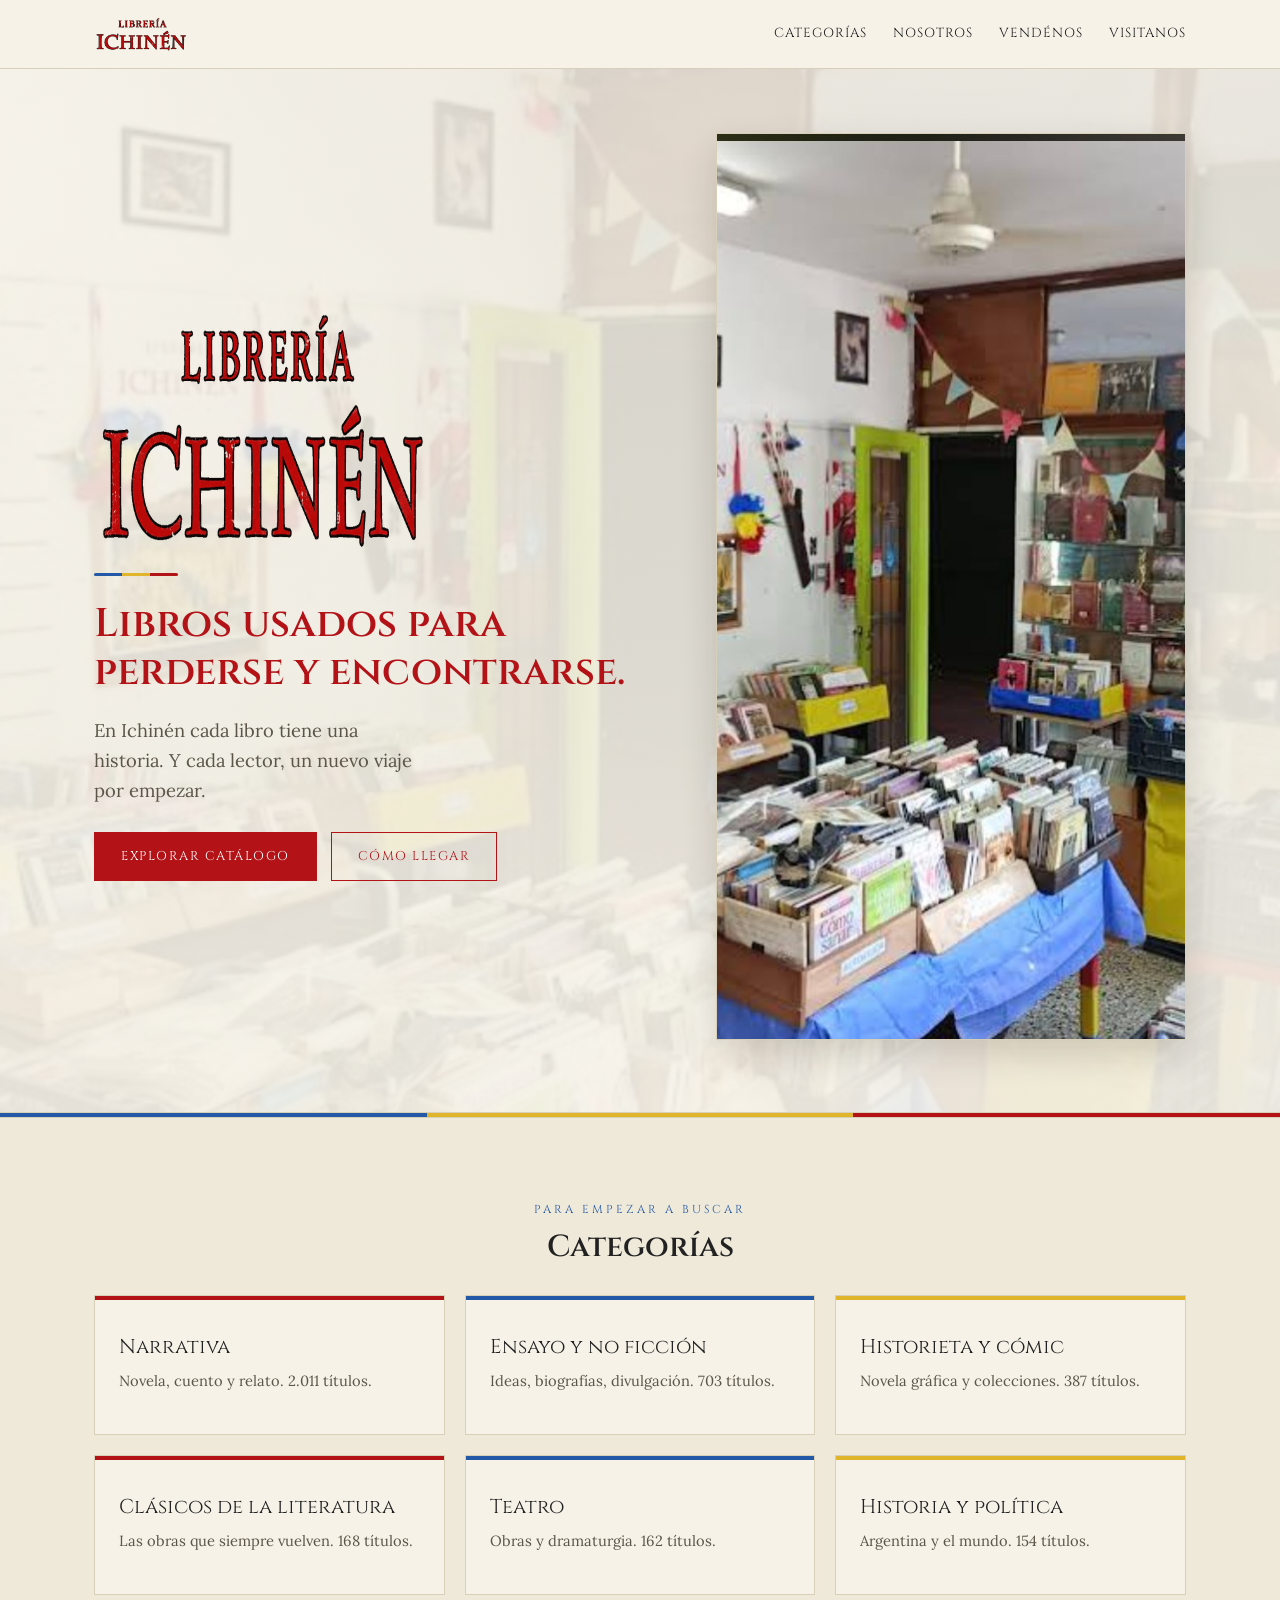
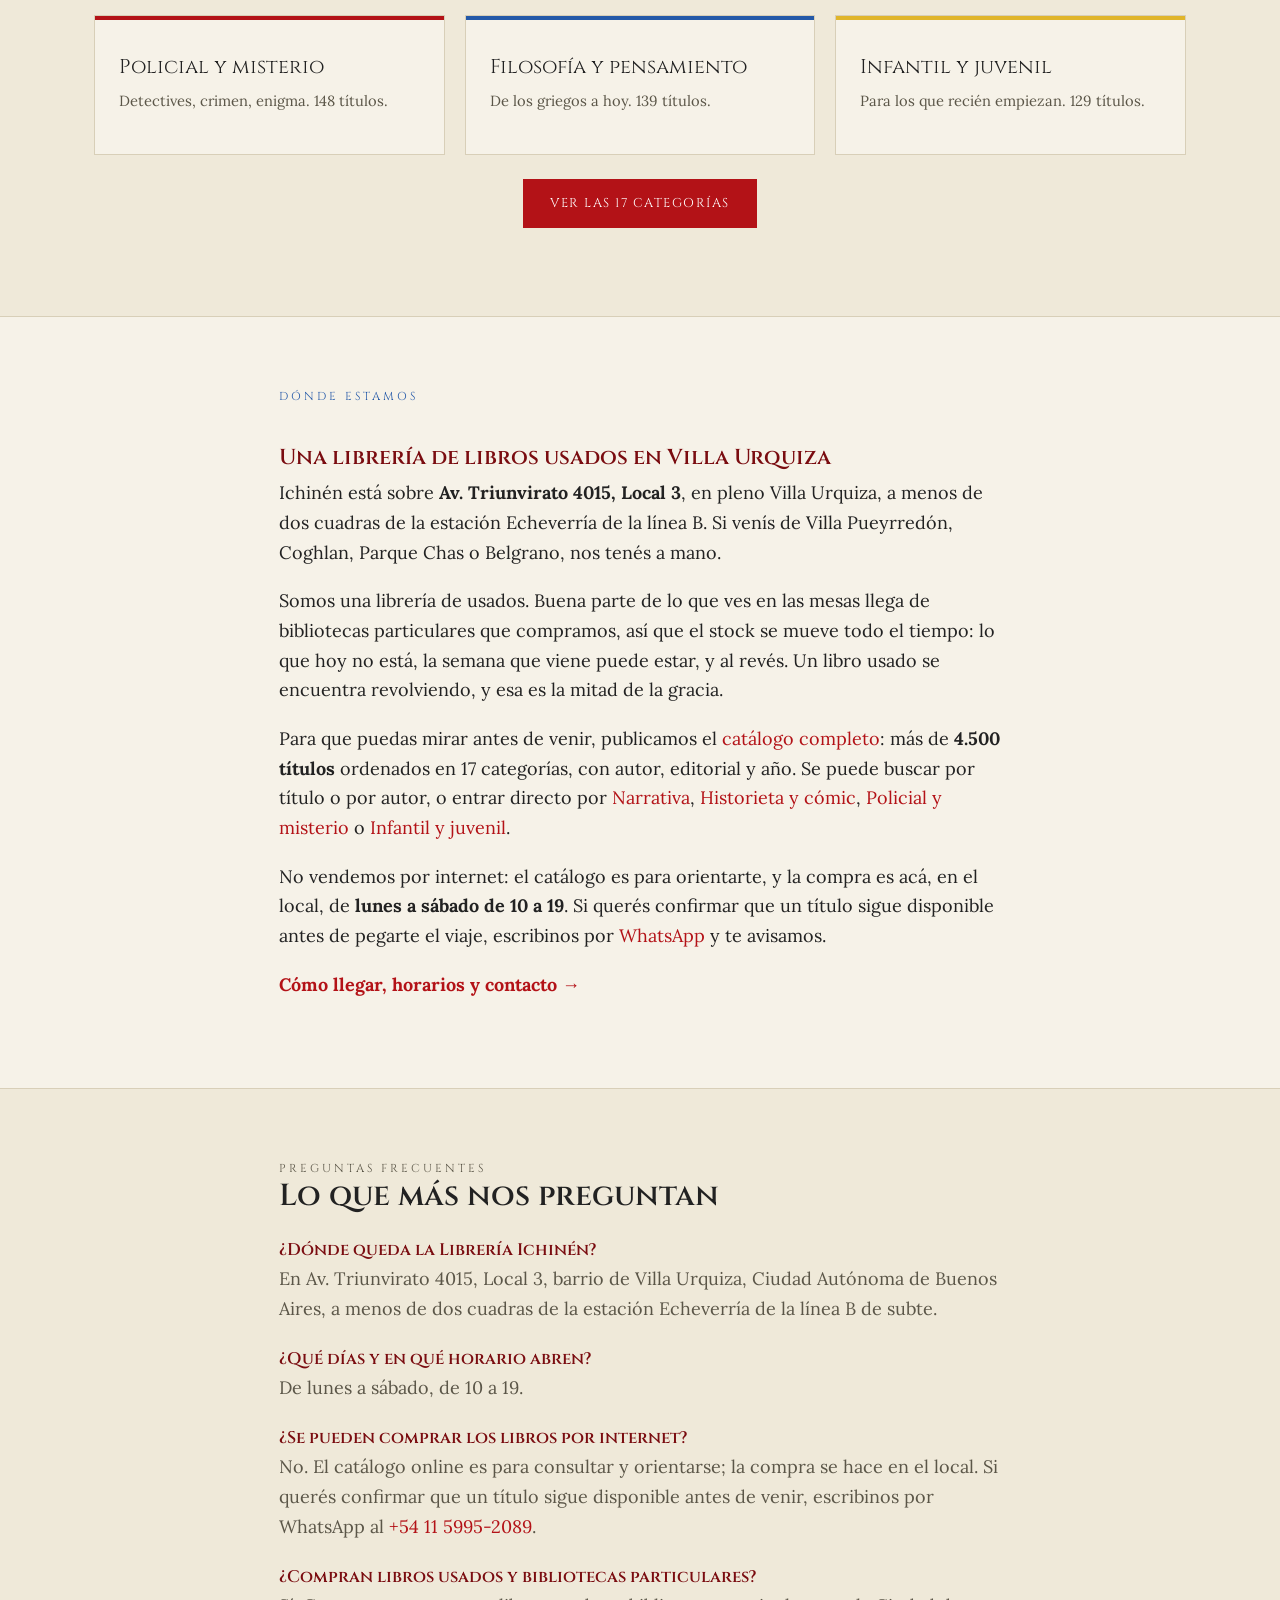
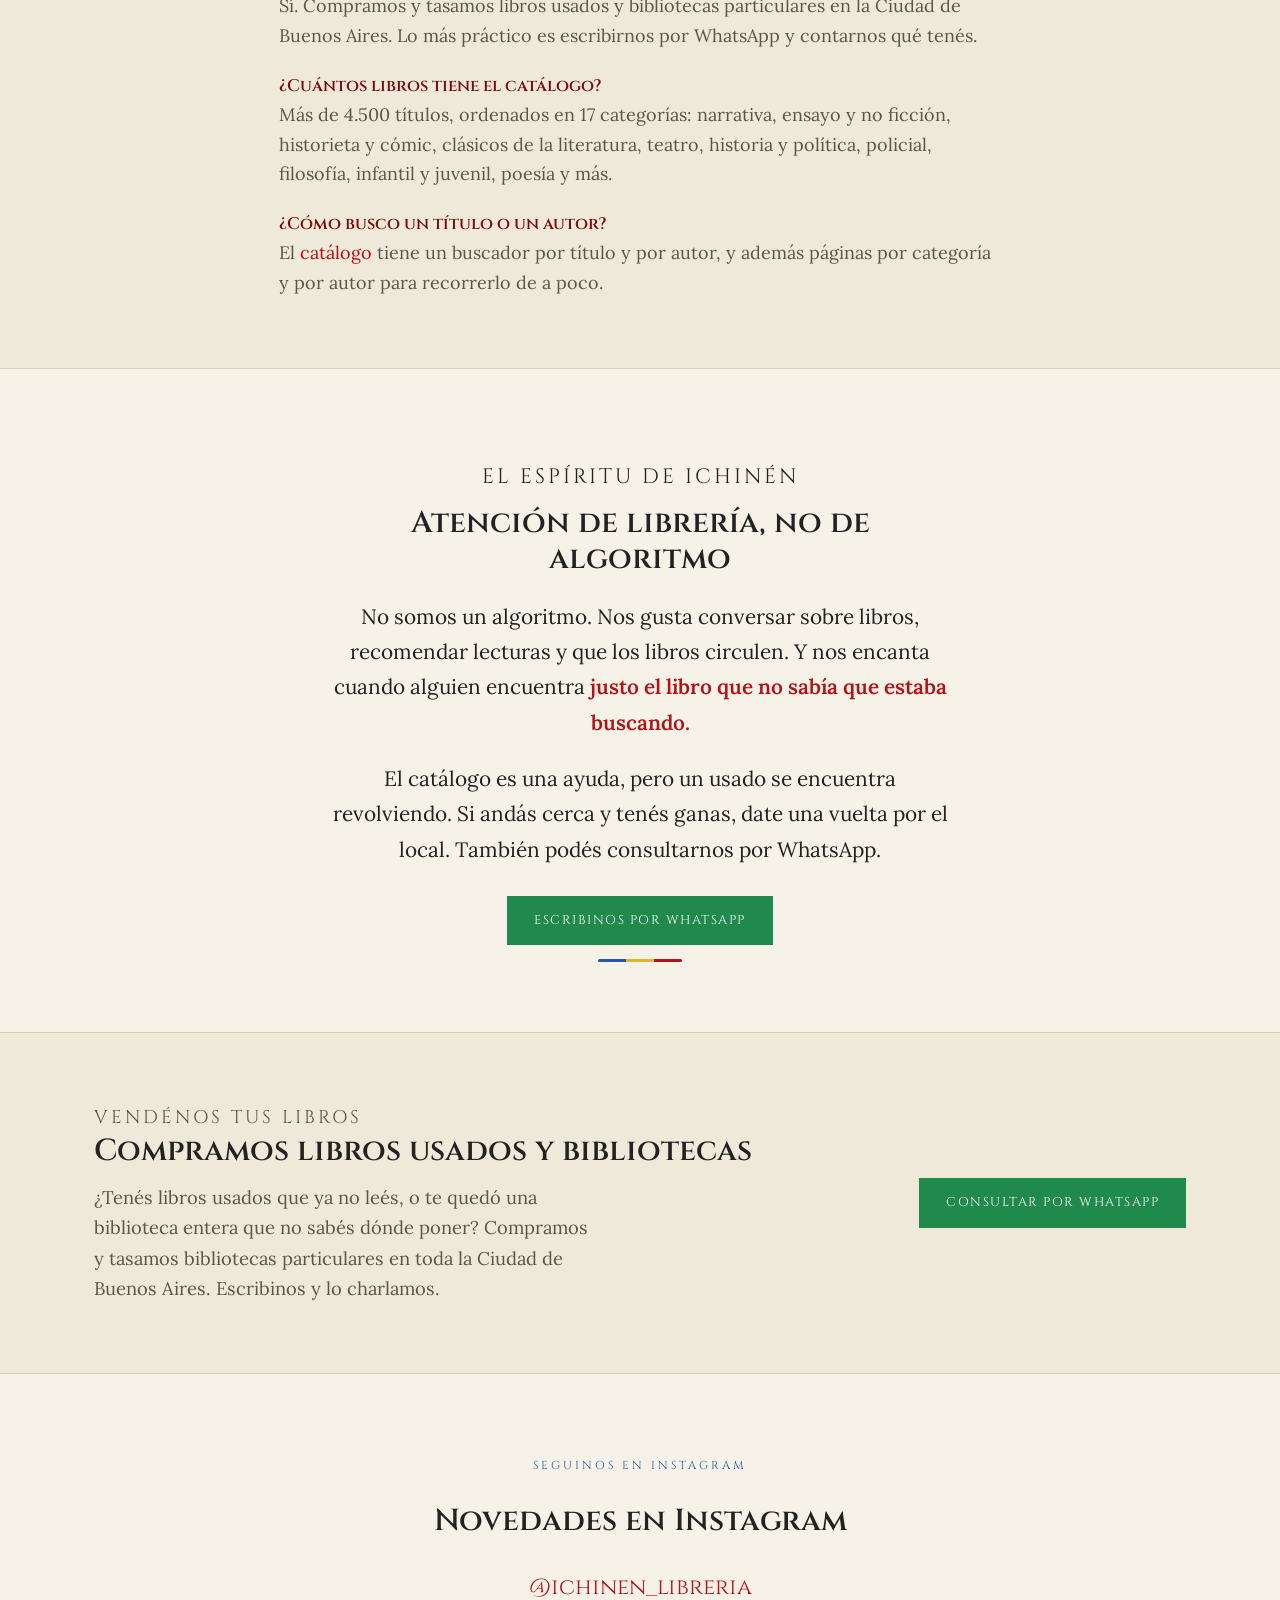
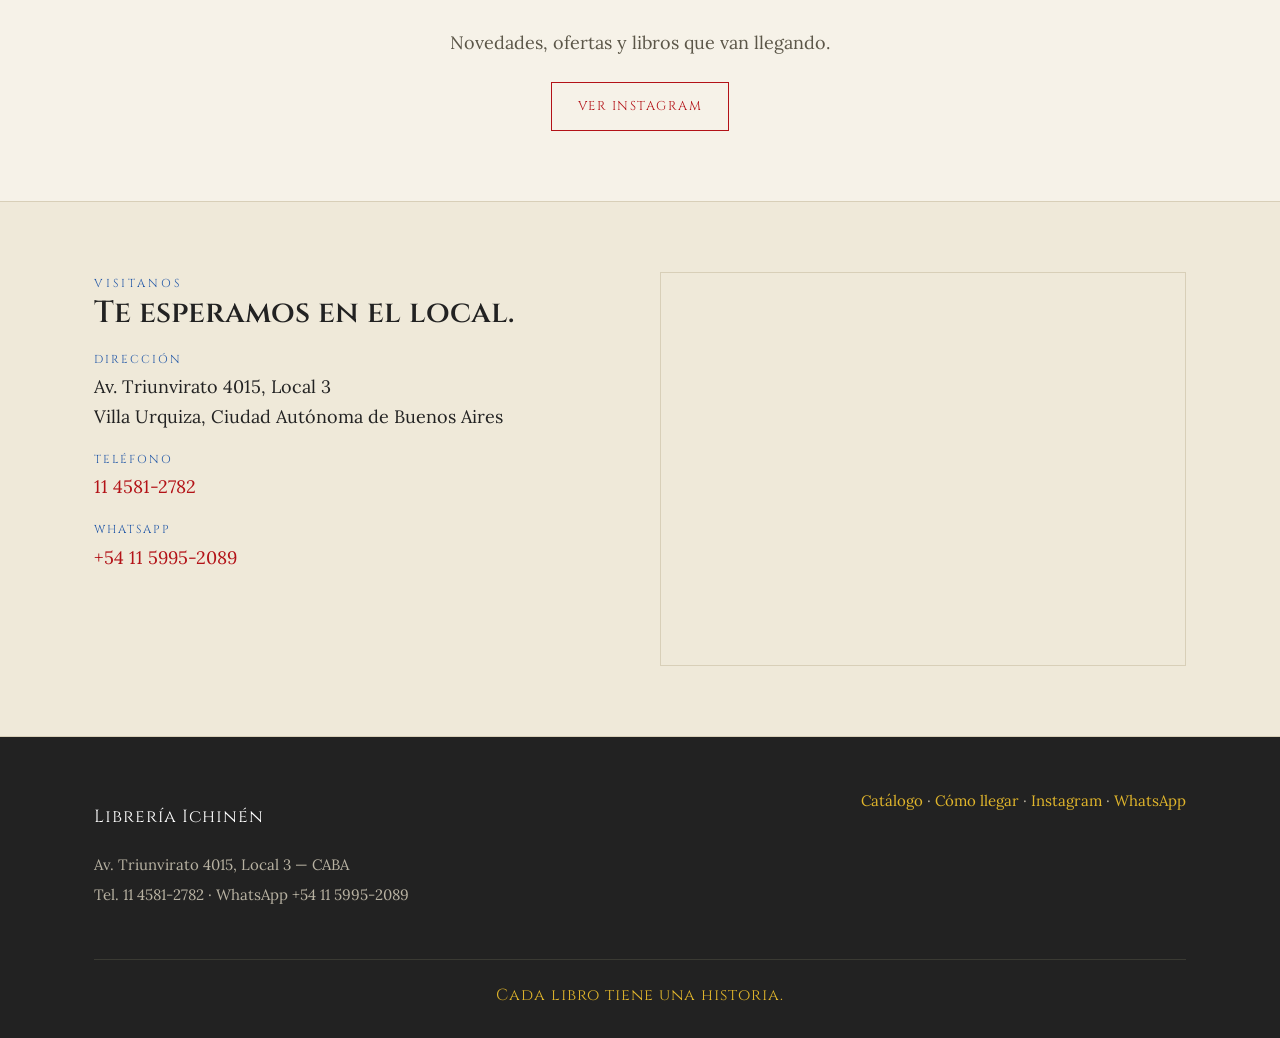
==== public/index.html @ 03981812 "Add files via upload" ====
<!DOCTYPE html>
<html lang="es-AR">
<head>
<meta charset="UTF-8">
<meta name="viewport" content="width=device-width, initial-scale=1">

<!-- ===== SEO básico ===== -->
<title>Librería Ichinén — Libros usados en Villa Urquiza, CABA</title>
<meta name="description" content="Librería de libros usados en Villa Urquiza, CABA. Más de 4.500 títulos en Av. Triunvirato 4015, a dos cuadras del subte B. Lunes a sábado de 10 a 19.">
<link rel="canonical" href="https://ichinen.com.ar/">
<meta name="robots" content="index,follow">
<meta name="theme-color" content="#B31217">

<!-- ===== Open Graph / redes ===== -->
<meta property="og:type" content="business.business">
<meta property="og:title" content="Librería Ichinén — Libros usados en CABA">
<meta property="og:description" content="Cada libro tiene una historia. Y cada lector, un nuevo viaje por empezar. Av. Triunvirato 4015, CABA.">
<meta property="og:url" content="https://ichinen.com.ar/">
<meta property="og:image" content="https://ichinen.com.ar/img/og.jpg">
<meta property="og:image:width" content="1200">
<meta property="og:image:height" content="630">
<meta property="og:image:alt" content="Interior de Librería Ichinén, libros usados en Villa Urquiza">
<meta property="og:locale" content="es_AR">
<meta property="og:site_name" content="Librería Ichinén">
<meta name="twitter:card" content="summary_large_image">

<!-- ===== Favicon ===== -->
<link rel="icon" type="image/svg+xml" href="img/favicon.svg">

<!-- ===== Tipografías ===== -->
<link rel="preconnect" href="https://fonts.googleapis.com">
<link rel="preconnect" href="https://fonts.gstatic.com" crossorigin>
<link href="https://fonts.googleapis.com/css2?family=Cinzel:wght@500;600;700&family=Lora:ital,wght@0,400;0,500;1,400;1,500&display=swap" rel="stylesheet">

<link rel="stylesheet" href="css/style.css">

<!-- ===== Schema.org: Librería + Negocio local ===== -->
<script type="application/ld+json">
{
  "@context":"https://schema.org",
  "@type":"BookStore",
  "@id":"https://ichinen.com.ar/#libreria",
  "name":"Librería Ichinén",
  "url":"https://ichinen.com.ar/",
  "image":"https://ichinen.com.ar/img/og.jpg",
  "logo":"https://ichinen.com.ar/img/logo.png",
  "description":"Librería de libros usados en Villa Urquiza, CABA. Más de 4.500 títulos: literatura, historia, filosofía, arte, poesía, teatro y libros de consulta. Compramos bibliotecas particulares.",
  "telephone":"+541145812782",
  "address":{
    "@type":"PostalAddress",
    "streetAddress":"Av. Triunvirato 4015, Local 3",
    "addressLocality":"Buenos Aires",
    "addressRegion":"Ciudad Autónoma de Buenos Aires",
    "postalCode":"C1431",
    "addressCountry":"AR"
  },
  "geo":{
    "@type":"GeoCoordinates",
    "latitude":-34.579332,
    "longitude":-58.477507
  },
  "hasMap":"https://maps.google.com/?cid=1603399629389285992",
  "areaServed":[
    {"@type":"Place","name":"Villa Urquiza, Ciudad Autónoma de Buenos Aires"},
    {"@type":"Place","name":"Villa Pueyrredón, Ciudad Autónoma de Buenos Aires"},
    {"@type":"Place","name":"Coghlan, Ciudad Autónoma de Buenos Aires"},
    {"@type":"Place","name":"Parque Chas, Ciudad Autónoma de Buenos Aires"},
    {"@type":"Place","name":"Belgrano, Ciudad Autónoma de Buenos Aires"}
  ],
  "sameAs":[
    "https://www.instagram.com/ichinen_libreria",
    "https://maps.google.com/?cid=1603399629389285992"
  ],
  "openingHoursSpecification":[{
    "@type":"OpeningHoursSpecification",
    "dayOfWeek":["Monday","Tuesday","Wednesday","Thursday","Friday","Saturday"],
    "opens":"10:00","closes":"19:00"
  }],
  "makesOffer":{
    "@type":"Offer",
    "itemOffered":{
      "@type":"Service",
      "name":"Compra y tasación de libros usados y bibliotecas particulares"
    },
    "areaServed":{"@type":"Place","name":"Ciudad Autónoma de Buenos Aires"}
  },
  "currenciesAccepted":"ARS",
  "priceRange":"$$"
}
</script>

<!-- ===== Schema.org: secciones del catálogo ===== -->
<script type="application/ld+json">
{
  "@context":"https://schema.org",
  "@type":"ItemList",
  "name":"Categorías del catálogo de Librería Ichinén",
  "itemListOrder":"https://schema.org/ItemListOrderDescending",
  "numberOfItems":9,
  "itemListElement":[
    {"@type":"ListItem","position":1,"name":"Narrativa","url":"https://catalogo.ichinen.com.ar/categoria/narrativa/"},
    {"@type":"ListItem","position":2,"name":"Ensayo y no ficción","url":"https://catalogo.ichinen.com.ar/categoria/ensayo-y-no-ficcion/"},
    {"@type":"ListItem","position":3,"name":"Historieta y cómic","url":"https://catalogo.ichinen.com.ar/categoria/historieta-y-comic/"},
    {"@type":"ListItem","position":4,"name":"Clásicos de la literatura","url":"https://catalogo.ichinen.com.ar/categoria/clasicos-de-la-literatura/"},
    {"@type":"ListItem","position":5,"name":"Teatro","url":"https://catalogo.ichinen.com.ar/categoria/teatro/"},
    {"@type":"ListItem","position":6,"name":"Historia y política","url":"https://catalogo.ichinen.com.ar/categoria/historia-y-politica/"},
    {"@type":"ListItem","position":7,"name":"Policial y misterio","url":"https://catalogo.ichinen.com.ar/categoria/policial-y-misterio/"},
    {"@type":"ListItem","position":8,"name":"Filosofía y pensamiento","url":"https://catalogo.ichinen.com.ar/categoria/filosofia-y-pensamiento/"},
    {"@type":"ListItem","position":9,"name":"Infantil y juvenil","url":"https://catalogo.ichinen.com.ar/categoria/infantil-y-juvenil/"}
  ]
}
</script>

<!-- ===== Schema.org: preguntas frecuentes ===== -->
<script type="application/ld+json">
{
  "@context": "https://schema.org",
  "@type": "FAQPage",
  "mainEntity": [
    {
      "@type": "Question",
      "name": "¿Dónde queda la Librería Ichinén?",
      "acceptedAnswer": {
        "@type": "Answer",
        "text": "En Av. Triunvirato 4015, Local 3, barrio de Villa Urquiza, Ciudad Autónoma de Buenos Aires, a menos de dos cuadras de la estación Echeverría de la línea B de subte."
      }
    },
    {
      "@type": "Question",
      "name": "¿Qué días y en qué horario abren?",
      "acceptedAnswer": {
        "@type": "Answer",
        "text": "De lunes a sábado, de 10 a 19."
      }
    },
    {
      "@type": "Question",
      "name": "¿Se pueden comprar los libros por internet?",
      "acceptedAnswer": {
        "@type": "Answer",
        "text": "No. El catálogo online es para consultar y orientarse; la compra se hace en el local. Si querés confirmar que un título sigue disponible antes de venir, podés escribirnos por WhatsApp al +54 11 5995-2089."
      }
    },
    {
      "@type": "Question",
      "name": "¿Compran libros usados y bibliotecas particulares?",
      "acceptedAnswer": {
        "@type": "Answer",
        "text": "Sí. Compramos y tasamos libros usados y bibliotecas particulares en la Ciudad de Buenos Aires. Lo más práctico es escribirnos por WhatsApp y contarnos qué tenés."
      }
    },
    {
      "@type": "Question",
      "name": "¿Cuántos libros tiene el catálogo?",
      "acceptedAnswer": {
        "@type": "Answer",
        "text": "Más de 4.500 títulos, ordenados en 17 categorías: narrativa, ensayo y no ficción, historieta y cómic, clásicos, teatro, historia y política, policial, filosofía, infantil y juvenil, poesía y más."
      }
    },
    {
      "@type": "Question",
      "name": "¿Cómo busco un título o un autor en el catálogo?",
      "acceptedAnswer": {
        "@type": "Answer",
        "text": "El catálogo tiene un buscador por título y por autor, y además páginas por categoría y por autor para recorrerlo de a poco."
      }
    }
  ]
}
</script>
</head>

<body>

<!-- ===================== HEADER ===================== -->
<header class="topbar">
  <div class="wrap">
    <a class="brand" href="/" aria-label="Librería Ichinén — inicio">
      <img src="img/logo.png" alt="Librería Ichinén" width="680" height="273" fetchpriority="high">
    </a>
    <nav class="nav" aria-label="Principal">
      <a href="#categorias">Categorías</a>
      <a href="#espiritu">Nosotros</a>
      <a href="#vender">Vendénos</a>
      <a href="#visitanos">Visitanos</a>
    </nav>
    <button class="menu-btn" aria-label="Abrir menú">☰</button>
  </div>
</header>

<!-- ===================== HERO ===================== -->
<section class="hero">
  <div class="wrap">
    <div>
      <img class="hero-logo" src="img/logo.png" alt="Librería Ichinén — libros usados en Villa Urquiza" width="680" height="273" decoding="async">
      <hr class="tricolor tricolor--short" style="margin:8px 0 24px;">
      <h1>Libros usados para perderse y encontrarse.</h1>
      <p class="lead">En Ichinén cada libro tiene una historia. Y cada lector, un nuevo viaje por empezar.</p>
      <div class="hero-actions">
        <a class="btn btn--solid" href="https://catalogo.ichinen.com.ar/">Explorar catálogo</a>
        <a class="btn btn--ghost" href="https://maps.google.com/?cid=1603399629389285992" target="_blank" rel="noopener">Cómo llegar</a>
      </div>
    </div>
    <img class="hero-photo" src="img/interior.jpg" alt="Interior de la Librería Ichinén con sus mesas de libros usados" width="720" height="907" decoding="async">
  </div>
</section>
<hr class="tricolor">

<!-- ===================== CATEGORÍAS ===================== -->
<section class="section section--alt" id="categorias">
  <div class="wrap">
    <p class="eyebrow center">Para empezar a buscar</p>
    <h2 class="center">Categorías</h2>
    <div class="cats">
      <a class="cat" href="https://catalogo.ichinen.com.ar/categoria/narrativa/" style="--c:var(--bordo)">
        <span class="n">Narrativa</span><span class="d">Novela, cuento y relato. 2.011 títulos.</span></a>
      <a class="cat" href="https://catalogo.ichinen.com.ar/categoria/ensayo-y-no-ficcion/" style="--c:var(--azul)">
        <span class="n">Ensayo y no ficción</span><span class="d">Ideas, biografías, divulgación. 703 títulos.</span></a>
      <a class="cat" href="https://catalogo.ichinen.com.ar/categoria/historieta-y-comic/" style="--c:var(--amarillo)">
        <span class="n">Historieta y cómic</span><span class="d">Novela gráfica y colecciones. 387 títulos.</span></a>
      <a class="cat" href="https://catalogo.ichinen.com.ar/categoria/clasicos-de-la-literatura/" style="--c:var(--bordo)">
        <span class="n">Clásicos de la literatura</span><span class="d">Las obras que siempre vuelven. 168 títulos.</span></a>
      <a class="cat" href="https://catalogo.ichinen.com.ar/categoria/teatro/" style="--c:var(--azul)">
        <span class="n">Teatro</span><span class="d">Obras y dramaturgia. 162 títulos.</span></a>
      <a class="cat" href="https://catalogo.ichinen.com.ar/categoria/historia-y-politica/" style="--c:var(--amarillo)">
        <span class="n">Historia y política</span><span class="d">Argentina y el mundo. 154 títulos.</span></a>
      <a class="cat" href="https://catalogo.ichinen.com.ar/categoria/policial-y-misterio/" style="--c:var(--bordo)">
        <span class="n">Policial y misterio</span><span class="d">Detectives, crimen, enigma. 148 títulos.</span></a>
      <a class="cat" href="https://catalogo.ichinen.com.ar/categoria/filosofia-y-pensamiento/" style="--c:var(--azul)">
        <span class="n">Filosofía y pensamiento</span><span class="d">De los griegos a hoy. 139 títulos.</span></a>
      <a class="cat" href="https://catalogo.ichinen.com.ar/categoria/infantil-y-juvenil/" style="--c:var(--amarillo)">
        <span class="n">Infantil y juvenil</span><span class="d">Para los que recién empiezan. 129 títulos.</span></a>
    </div>
    <p class="center" style="margin-top:24px;">
      <a class="btn btn--solid" href="https://catalogo.ichinen.com.ar/">Ver las 17 categorías</a>
    </p>
  </div>
</section>

<!-- ===================== SOBRE / TEXTO LOCAL ===================== -->
<section class="section" id="sobre">
  <div class="wrap prosa">
    <p class="eyebrow">Dónde estamos</p>
    <h2>Una librería de libros usados en Villa Urquiza</h2>
    <p>Ichinén está sobre <strong>Av. Triunvirato 4015, Local 3</strong>, en pleno Villa Urquiza,
       a menos de dos cuadras de la estación Echeverría de la línea B. Si venís de Villa Pueyrredón,
       Coghlan, Parque Chas o Belgrano, nos tenés a mano.</p>
    <p>Somos una librería de usados. Buena parte de lo que ves en las mesas llega de bibliotecas
       particulares que compramos, así que el stock se mueve todo el tiempo: lo que hoy no está,
       la semana que viene puede estar, y al revés. Un libro usado se encuentra revolviendo, y esa
       es la mitad de la gracia.</p>
    <p>Para que puedas mirar antes de venir, publicamos el <a href="https://catalogo.ichinen.com.ar/">catálogo completo</a>:
       más de <strong>4.500 títulos</strong> ordenados en 17 categorías, con autor, editorial y año.
       Se puede buscar por título o por autor, o entrar directo por
       <a href="https://catalogo.ichinen.com.ar/categoria/narrativa/">Narrativa</a>,
       <a href="https://catalogo.ichinen.com.ar/categoria/historieta-y-comic/">Historieta y cómic</a>,
       <a href="https://catalogo.ichinen.com.ar/categoria/policial-y-misterio/">Policial y misterio</a> o
       <a href="https://catalogo.ichinen.com.ar/categoria/infantil-y-juvenil/">Infantil y juvenil</a>.</p>
    <p>No vendemos por internet: el catálogo es para orientarte, y la compra es acá, en el local,
       de <strong>lunes a sábado de 10 a 19</strong>. Si querés confirmar que un título sigue
       disponible antes de pegarte el viaje, escribinos por
       <a href="https://wa.me/5491159952089" target="_blank" rel="noopener">WhatsApp</a> y te avisamos.</p>
    <p><a href="#visitanos"><strong>Cómo llegar, horarios y contacto →</strong></a></p>
  </div>
</section>

<!-- ===================== PREGUNTAS FRECUENTES ===================== -->
<section class="section section--alt" id="preguntas">
  <div class="wrap faq">
    <p class="eyebrow">Preguntas frecuentes</p>
    <h2>Lo que más nos preguntan</h2>

    <h3>¿Dónde queda la Librería Ichinén?</h3>
    <p>En Av. Triunvirato 4015, Local 3, barrio de Villa Urquiza, Ciudad Autónoma de Buenos Aires,
       a menos de dos cuadras de la estación Echeverría de la línea B de subte.</p>

    <h3>¿Qué días y en qué horario abren?</h3>
    <p>De lunes a sábado, de 10 a 19.</p>

    <h3>¿Se pueden comprar los libros por internet?</h3>
    <p>No. El catálogo online es para consultar y orientarse; la compra se hace en el local. Si querés
       confirmar que un título sigue disponible antes de venir, escribinos por WhatsApp al
       <a href="https://wa.me/5491159952089" target="_blank" rel="noopener">+54 11 5995-2089</a>.</p>

    <h3>¿Compran libros usados y bibliotecas particulares?</h3>
    <p>Sí. Compramos y tasamos libros usados y bibliotecas particulares en la Ciudad de Buenos Aires.
       Lo más práctico es escribirnos por WhatsApp y contarnos qué tenés.</p>

    <h3>¿Cuántos libros tiene el catálogo?</h3>
    <p>Más de 4.500 títulos, ordenados en 17 categorías: narrativa, ensayo y no ficción, historieta y
       cómic, clásicos de la literatura, teatro, historia y política, policial, filosofía, infantil y
       juvenil, poesía y más.</p>

    <h3>¿Cómo busco un título o un autor?</h3>
    <p>El <a href="https://catalogo.ichinen.com.ar/">catálogo</a> tiene un buscador por título y por autor, y además páginas por
       categoría y por autor para recorrerlo de a poco.</p>
  </div>
</section>

<!-- ===================== ESPÍRITU ===================== -->
<section class="section" id="espiritu">
  <div class="wrap espiritu">
    <p class="eyebrow">El espíritu de Ichinén</p>
    <h2>Atención de librería, no de algoritmo</h2>
    <p>No somos un algoritmo. Nos gusta conversar sobre libros, recomendar lecturas y que los libros circulen. Y nos encanta cuando alguien encuentra <strong>justo el libro que no sabía que estaba buscando.</strong></p>
    <p>El catálogo es una ayuda, pero un usado se encuentra revolviendo. Si andás cerca y tenés ganas, date una vuelta por el local. También podés consultarnos por WhatsApp.</p>
    <a class="btn btn--wa" href="https://wa.me/5491159952089" target="_blank" rel="noopener" style="margin-top:8px;">Escribinos por WhatsApp</a>
    <hr class="tricolor tricolor--short">
  </div>
</section>

<!-- ===================== VENDÉNOS ===================== -->
<section class="section section--alt" id="vender">
  <div class="wrap vender">
    <div>
      <p class="eyebrow">Vendénos tus libros</p>
      <h2>Compramos libros usados y bibliotecas</h2>
      <p>¿Tenés libros usados que ya no leés, o te quedó una biblioteca entera que no sabés dónde poner? Compramos y tasamos bibliotecas particulares en toda la Ciudad de Buenos Aires. Escribinos y lo charlamos.</p>
    </div>
    <a class="btn btn--wa" href="https://wa.me/5491159952089" target="_blank" rel="noopener">Consultar por WhatsApp</a>
  </div>
</section>

<!-- ===================== INSTAGRAM ===================== -->
<section class="section" id="instagram">
  <div class="wrap ig">
    <p class="eyebrow">Seguinos en Instagram</p>
    <h2>Novedades en Instagram</h2>
    <a class="handle" href="https://www.instagram.com/ichinen_libreria" target="_blank" rel="noopener">@ichinen_libreria</a>
    <p style="color:var(--tinta-suave);margin:.2em 0 0;">Novedades, ofertas y libros que van llegando.</p>
    <a class="btn btn--ghost" href="https://www.instagram.com/ichinen_libreria" target="_blank" rel="noopener" style="margin-top:6px;">Ver Instagram</a>
  </div>
</section>

<!-- ===================== VISITANOS ===================== -->
<section class="section section--alt" id="visitanos">
  <div class="wrap visit">
    <div class="data">
      <p class="eyebrow">Visitanos</p>
      <h2>Te esperamos en el local.</h2>
      <p class="label">Dirección</p>
      <p>Av. Triunvirato 4015, Local 3<br>Villa Urquiza, Ciudad Autónoma de Buenos Aires</p>
      <p class="label">Teléfono</p>
      <p><a href="tel:+541145812782">11 4581-2782</a></p>
      <p class="label">WhatsApp</p>
      <p><a href="https://wa.me/5491159952089" target="_blank" rel="noopener">+54 11 5995-2089</a></p>
    </div>
    <iframe class="map-embed" title="Mapa de Librería Ichinén — Av. Triunvirato 4015, Villa Urquiza"
      src="https://www.google.com/maps?q=Librer%C3%ADa+Ichin%C3%A9n,+Av.+Triunvirato+4015,+CABA&output=embed"
      loading="lazy" referrerpolicy="no-referrer-when-downgrade"></iframe>
  </div>
</section>

<!-- ===================== FOOTER ===================== -->
<footer class="footer">
  <div class="wrap">
    <div>
      <p class="f-brand">Librería Ichinén</p>
      <small>Av. Triunvirato 4015, Local 3 — CABA<br>
      Tel. 11 4581-2782 · WhatsApp +54 11 5995-2089</small>
    </div>
    <div>
      <small>
        <a href="https://catalogo.ichinen.com.ar/">Catálogo</a> ·
        <a href="#visitanos">Cómo llegar</a> ·
        <a href="https://www.instagram.com/ichinen_libreria" target="_blank" rel="noopener">Instagram</a> ·
        <a href="https://wa.me/5491159952089" target="_blank" rel="noopener">WhatsApp</a>
      </small>
    </div>
    <span class="frase">Cada libro tiene una historia.</span>
  </div>
</footer>

<script src="js/main.js"></script>
</body>
</html>
---- public/css/style.css ----
/* ===========================================================
   LIBRERÍA ICHINÉN — estilos
   Paleta:  bordó #B31217 · azul #2459A8 · amarillo #E0B52B
            papel #F6F2E8 · tinta #222222
   Tipos:   Cinzel (títulos) · Lora (texto)
   =========================================================== */

:root{
  --bordo:#B31217;
  --bordo-osc:#7a0c10;
  --azul:#2459A8;
  --amarillo:#E0B52B;
  --papel:#F6F2E8;
  --papel-2:#efe9d9;
  --tinta:#222222;
  --tinta-suave:#5b5648;
  --linea:#d8cfb8;
  --max:1140px;
}

*{box-sizing:border-box;}
html{scroll-behavior:smooth;}
body{
  margin:0;
  background:var(--papel);
  color:var(--tinta);
  font-family:'Lora',Georgia,serif;
  font-size:18px;
  line-height:1.65;
}
img{max-width:100%;display:block;}
a{color:var(--bordo);text-decoration:none;}
a:hover{text-decoration:underline;}

h1,h2,h3{
  font-family:'Cinzel',serif;
  color:var(--tinta);
  line-height:1.2;
  margin:0 0 .4em;
  font-weight:600;
}

.wrap{max-width:var(--max);margin:0 auto;padding:0 24px;}

/* ---- guiño tricolor: línea fina azul·amarillo·rojo ---- */
.tricolor{
  height:4px;border:0;margin:0;
  background:linear-gradient(90deg,
    var(--azul) 0 33.33%,
    var(--amarillo) 33.33% 66.66%,
    var(--bordo) 66.66% 100%);
}
.tricolor--short{width:84px;height:3px;margin:14px auto 0;border-radius:2px;}

/* =================== HEADER =================== */
.topbar{
  position:sticky;top:0;z-index:40;
  background:rgba(246,242,232,.94);
  backdrop-filter:blur(6px);
  border-bottom:1px solid var(--linea);
}
.topbar .wrap{display:flex;align-items:center;justify-content:space-between;height:68px;gap:20px;}
.brand{display:flex;align-items:center;gap:12px;}
.brand img{height:38px;width:auto;}
.brand span{font-family:'Cinzel',serif;font-weight:700;color:var(--bordo);font-size:1.05rem;letter-spacing:1px;}
.nav{display:flex;gap:26px;}
.nav a{color:var(--tinta);font-family:'Cinzel',serif;font-size:.82rem;letter-spacing:1px;text-transform:uppercase;}
.nav a:hover{color:var(--bordo);text-decoration:none;}
.menu-btn{display:none;background:none;border:0;font-size:1.6rem;color:var(--bordo);cursor:pointer;}

/* =================== HERO =================== */
.hero{
  background:
    linear-gradient(rgba(246,242,232,.86),rgba(246,242,232,.92)),
    url('../img/interior.jpg') center/cover no-repeat;
  border-bottom:1px solid var(--linea);
}
.hero .wrap{
  display:grid;grid-template-columns:1.1fr .9fr;gap:48px;align-items:center;
  padding:64px 24px 72px;
}
.hero-logo{max-width:340px;margin-bottom:8px;}
.hero h1{font-size:2.5rem;color:var(--bordo);}
.hero p.lead{font-size:1.15rem;color:var(--tinta-suave);max-width:30ch;}
.hero-actions{display:flex;gap:14px;flex-wrap:wrap;margin-top:26px;}
.hero-photo{
  border:1px solid var(--linea);
  box-shadow:0 14px 34px rgba(34,20,8,.16);
  background:var(--papel-2);
  aspect-ratio:4/3;object-fit:cover;width:100%;
}

/* =================== BOTONES =================== */
.btn{
  display:inline-block;font-family:'Cinzel',serif;font-size:.8rem;letter-spacing:1.5px;
  text-transform:uppercase;padding:13px 26px;border:1.5px solid var(--bordo);
  cursor:pointer;transition:.18s;
}
.btn--solid{background:var(--bordo);color:#fff;}
.btn--solid:hover{background:var(--bordo-osc);border-color:var(--bordo-osc);text-decoration:none;}
.btn--ghost{background:transparent;color:var(--bordo);}
.btn--ghost:hover{background:var(--bordo);color:#fff;text-decoration:none;}
.btn--wa{border-color:#1f8a4c;color:#fff;background:#1f8a4c;}
.btn--wa:hover{background:#176c3b;border-color:#176c3b;text-decoration:none;}

/* =================== SECCIONES =================== */
.section{padding:70px 0;}
.section--alt{background:var(--papel-2);border-top:1px solid var(--linea);border-bottom:1px solid var(--linea);}
.eyebrow{font-family:'Cinzel',serif;font-size:.72rem;letter-spacing:3px;text-transform:uppercase;color:var(--azul);margin-bottom:10px;}
.section h2{font-size:1.9rem;}
.center{text-align:center;}

/* ---- Diego recomienda ---- */
.diego{display:grid;grid-template-columns:.85fr 1.15fr;gap:48px;align-items:center;}
.diego-quote{
  font-size:1.35rem;font-style:italic;color:var(--tinta);
  border-left:3px solid var(--amarillo);padding-left:22px;line-height:1.5;
}
.diego-quote cite{display:block;font-style:normal;font-family:'Cinzel',serif;font-size:.8rem;letter-spacing:1px;color:var(--tinta-suave);margin-top:14px;text-transform:uppercase;}
.rec-grid{display:grid;grid-template-columns:repeat(3,1fr);gap:18px;}
.rec-card{background:var(--papel);border:1px solid var(--linea);padding:14px;text-align:center;}
.rec-card .cover{aspect-ratio:2/3;width:100%;object-fit:cover;background:var(--papel-2);margin-bottom:10px;border:1px solid var(--linea);}
.rec-card .t{font-family:'Cinzel',serif;font-size:.82rem;color:var(--tinta);line-height:1.3;}
.rec-card .a{font-size:.8rem;color:var(--tinta-suave);font-style:italic;}

/* ---- Categorías ---- */
.cats{display:grid;grid-template-columns:repeat(3,1fr);gap:20px;margin-top:30px;}
.cat{
  position:relative;display:block;padding:34px 24px;min-height:140px;
  background:var(--papel);border:1px solid var(--linea);
  color:var(--tinta);overflow:hidden;transition:.18s;
}
.cat::before{content:"";position:absolute;top:0;left:0;right:0;height:4px;background:var(--c,var(--bordo));}
.cat:hover{transform:translateY(-3px);box-shadow:0 12px 26px rgba(34,20,8,.12);text-decoration:none;}
.cat .n{display:block;font-family:'Cinzel',serif;font-size:1.25rem;color:var(--tinta);}
.cat .d{display:block;font-size:.92rem;color:var(--tinta-suave);margin-top:6px;}

/* ---- Espíritu ---- */
.espiritu{max-width:680px;margin:0 auto;text-align:center;}
.espiritu p{font-size:1.3rem;line-height:1.7;color:var(--tinta);}
.espiritu strong{color:var(--bordo);font-weight:600;}

/* ---- Vendénos ---- */
.vender{display:grid;grid-template-columns:1fr auto;gap:30px;align-items:center;}
.vender p{font-size:1.15rem;color:var(--tinta-suave);margin:0;max-width:46ch;}

/* ---- Instagram (solo info + link) ---- */
.ig{display:flex;gap:18px;align-items:center;justify-content:center;flex-wrap:wrap;text-align:center;flex-direction:column;}
.ig .handle{font-family:'Cinzel',serif;font-size:1.4rem;color:var(--bordo);}

/* ---- Visitanos ---- */
.visit{display:grid;grid-template-columns:1fr 1fr;gap:40px;align-items:start;}
.visit .data p{margin:.2em 0;}
.visit .data .label{font-family:'Cinzel',serif;font-size:.72rem;letter-spacing:2px;text-transform:uppercase;color:var(--azul);margin-top:18px;}
.map-embed{width:100%;aspect-ratio:4/3;border:1px solid var(--linea);}

/* =================== FOOTER =================== */
.footer{background:var(--tinta);color:#e9e4d6;padding:48px 0 30px;}
.footer .wrap{display:flex;justify-content:space-between;gap:30px;flex-wrap:wrap;align-items:flex-start;}
.footer a{color:var(--amarillo);}
.footer .f-brand{font-family:'Cinzel',serif;color:#fff;font-size:1.1rem;letter-spacing:1px;}
.footer small{color:#b8b2a2;}
.footer .frase{font-family:'Cinzel',serif;font-style:normal;color:var(--amarillo);font-size:1rem;letter-spacing:1px;margin-top:20px;display:block;text-align:center;width:100%;border-top:1px solid #3a3a33;padding-top:22px;}

/* =================== RESPONSIVE =================== */
@media(max-width:860px){
  .nav{display:none;position:absolute;top:68px;left:0;right:0;background:var(--papel);
       flex-direction:column;gap:0;border-bottom:1px solid var(--linea);}
  .nav.open{display:flex;}
  .nav a{padding:14px 24px;border-top:1px solid var(--linea);}
  .menu-btn{display:block;}
  .hero .wrap{grid-template-columns:1fr;gap:32px;padding:44px 24px 52px;text-align:center;}
  .hero h1{font-size:2rem;}
  .hero-logo{margin-left:auto;margin-right:auto;}
  .hero .tricolor--short{margin-left:auto;margin-right:auto;}
  .hero p.lead{max-width:none;}
  .hero-actions{justify-content:center;}
  .hero-photo{max-width:480px;margin:0 auto;}
  .diego,.vender,.visit{grid-template-columns:1fr;gap:28px;}
  .rec-grid,.cats{grid-template-columns:1fr 1fr;}
  .vender{text-align:center;}
}
@media(max-width:520px){
  body{font-size:17px;}
  .rec-grid,.cats{grid-template-columns:1fr;}
  .hero h1{font-size:1.7rem;}
  .footer .wrap{flex-direction:column;}
}

@media(prefers-reduced-motion:reduce){
  *{transition:none!important;scroll-behavior:auto!important;}
}

/* =================== PROSA / FAQ / PÁGINA LOCAL =================== */
.prosa{max-width:70ch;}
.prosa p{margin:0 0 1.05em;}
.prosa h2{font-size:1.35rem;margin:1.8em 0 .35em;color:var(--bordo-osc);}
.prosa .lead{font-size:1.12rem;color:var(--tinta-suave);}
.prosa .eyebrow a{color:var(--tinta-suave);}
.lista-cats{margin:.2em 0 1.2em;padding-left:1.1em;}
.lista-cats li{margin:.25em 0;}
.faq{max-width:70ch;}
.faq h3{font-size:1.05rem;margin:1.5em 0 .25em;color:var(--bordo-osc);}
.faq p{margin:0;color:var(--tinta-suave);}
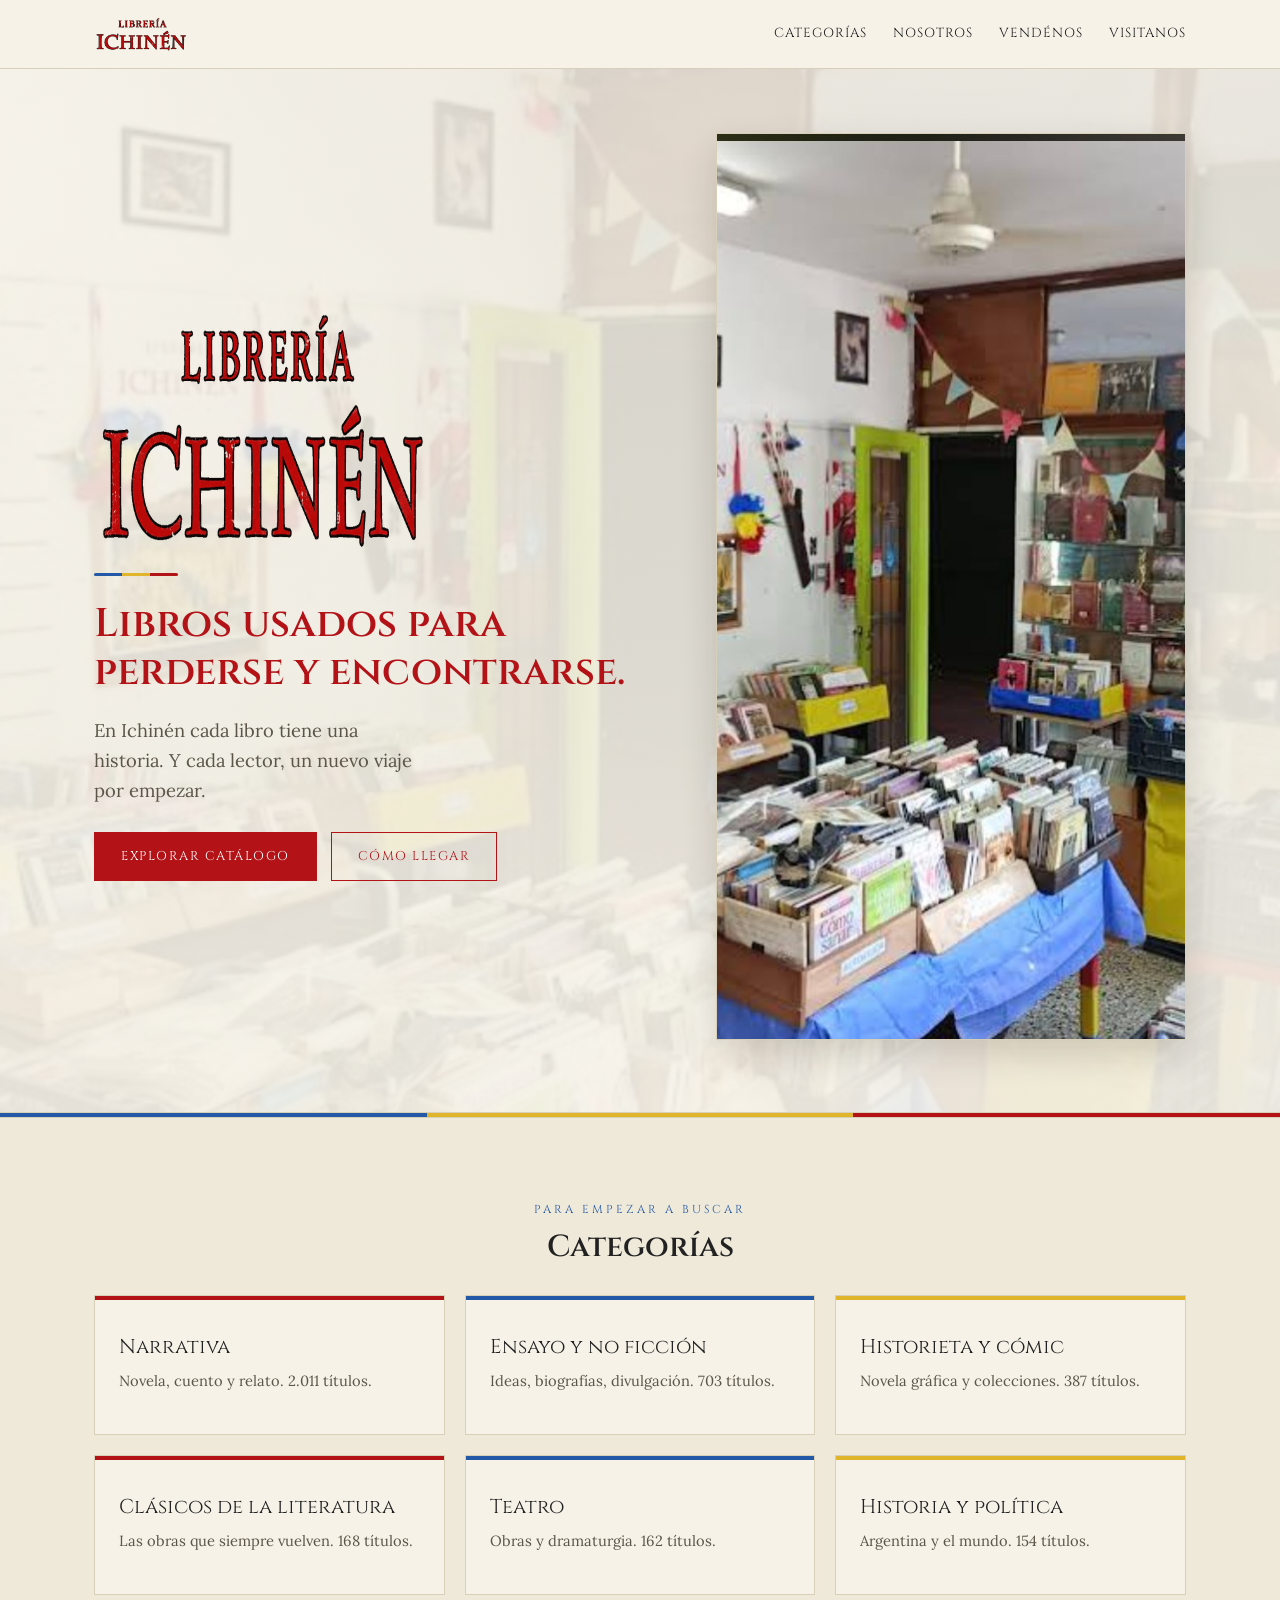
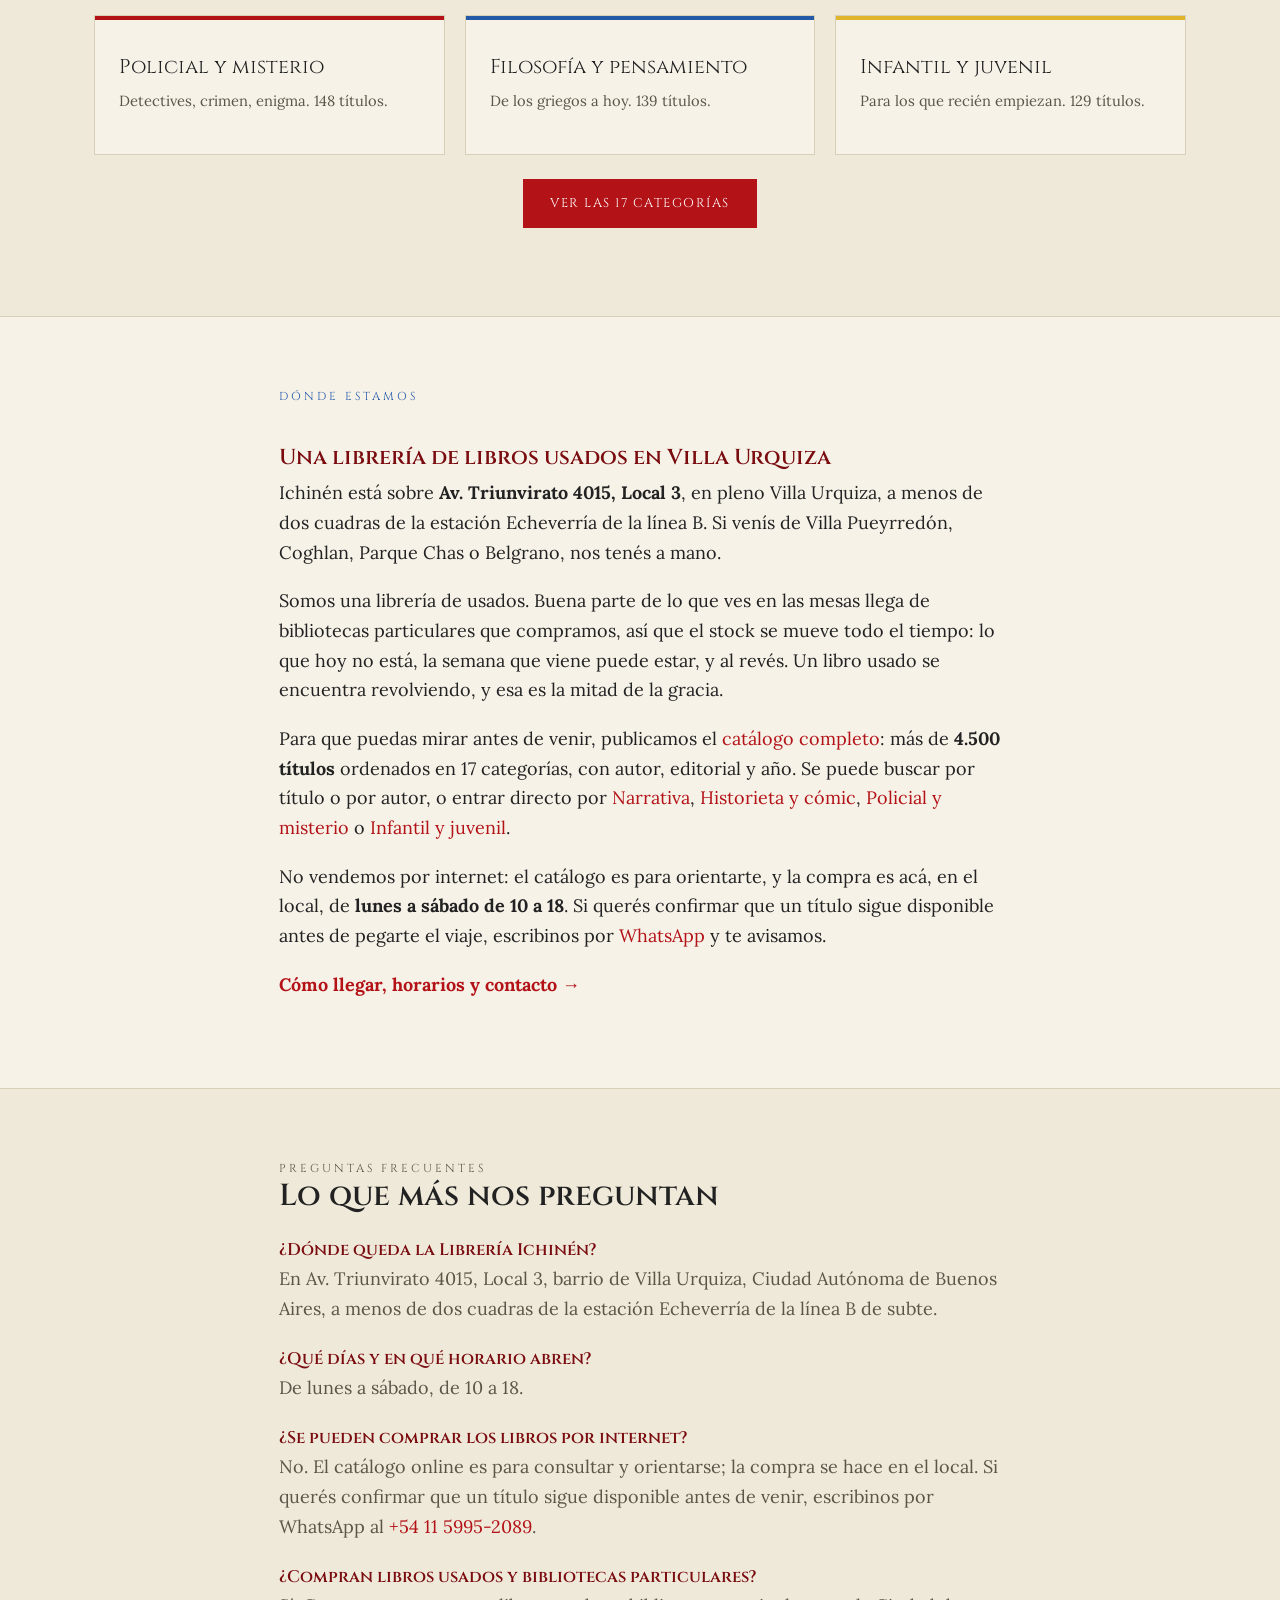
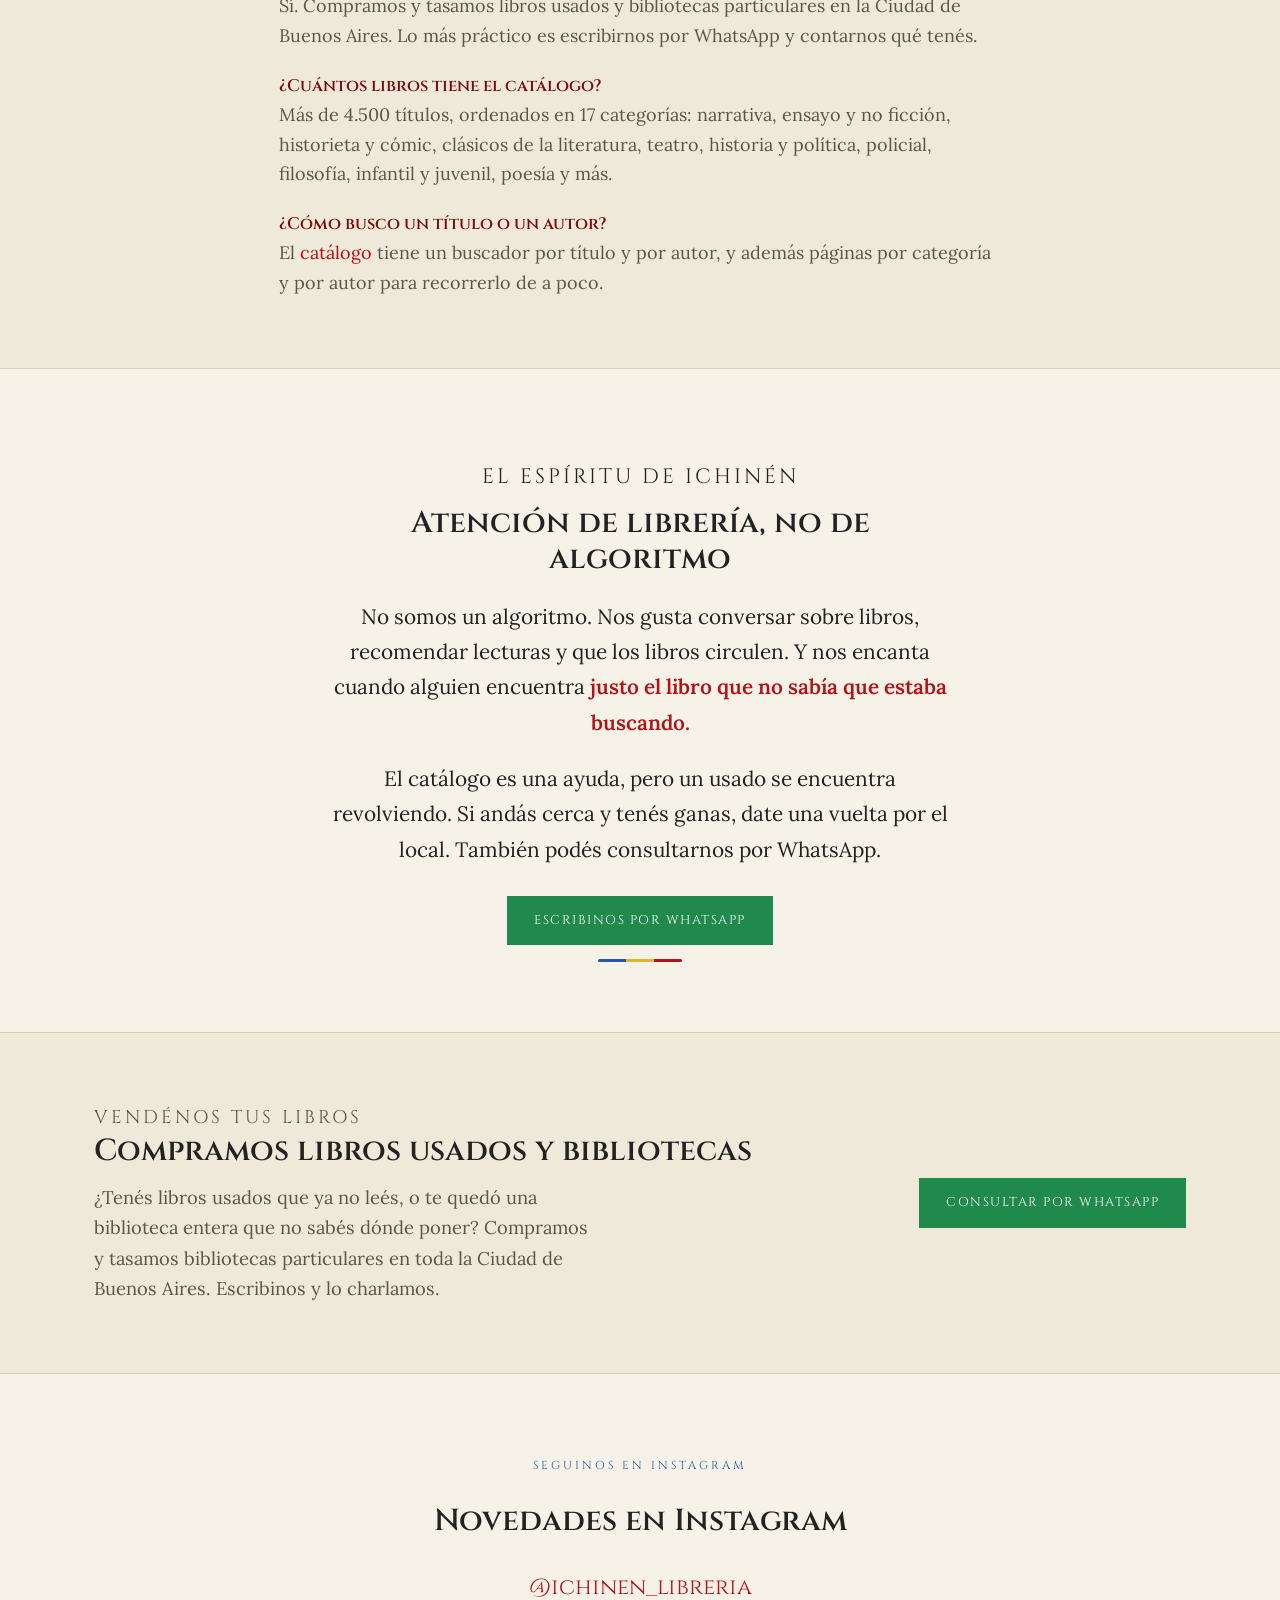
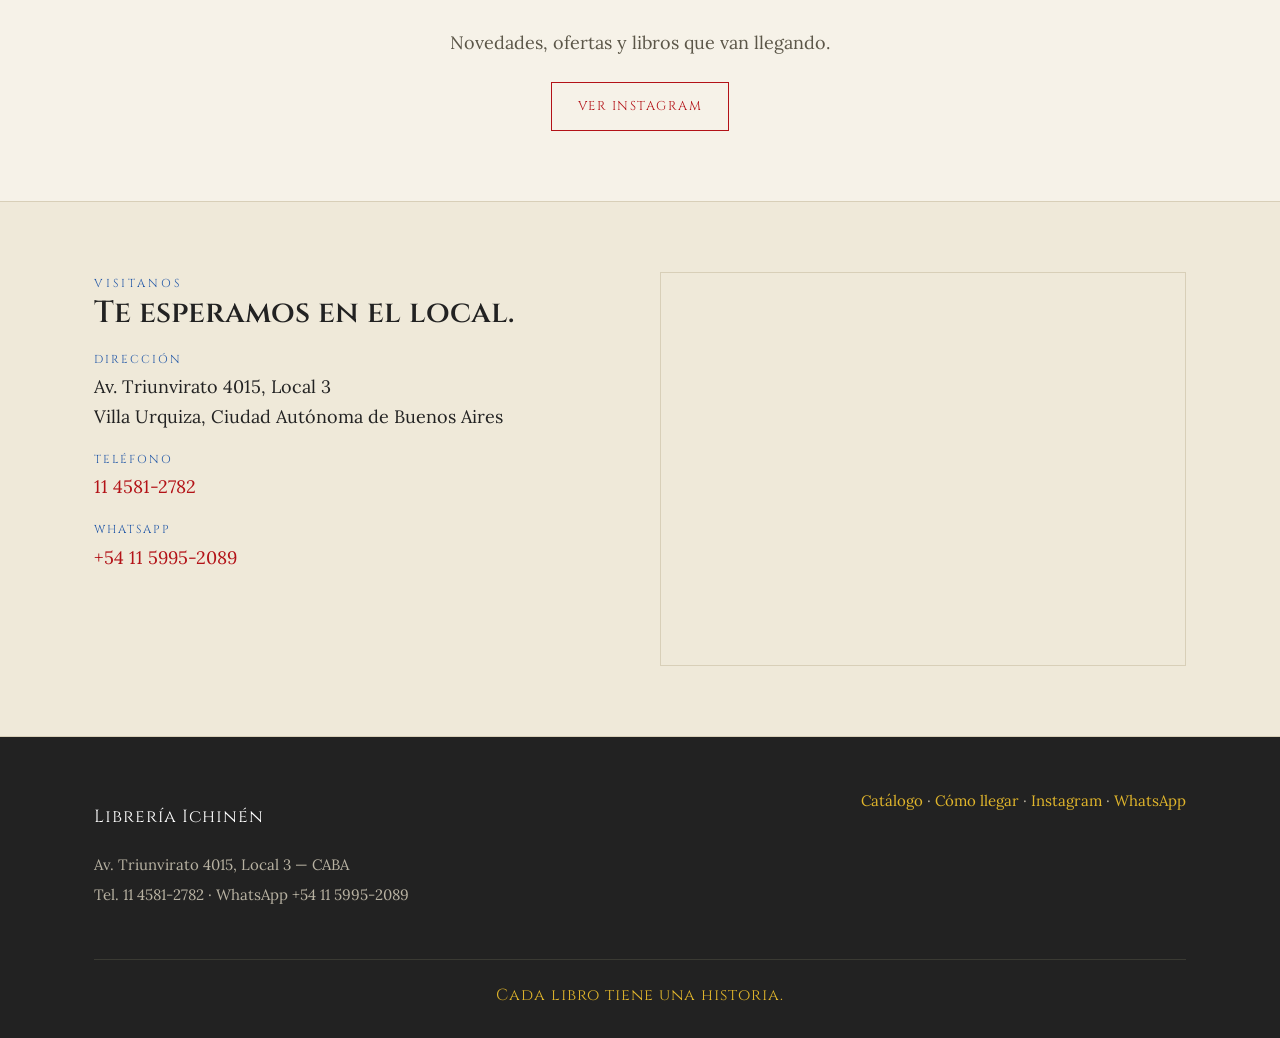
==== commit c689e75b: "Horario: lunes a sábado de 10 a 18, igual que la ficha de Google Co-Authored-By: Claude Fable 5.2 <n" ====
--- a/public/index.html
+++ b/public/index.html
@@ -1,376 +1,378 @@
-<!DOCTYPE html>
-<html lang="es-AR">
-<head>
-<meta charset="UTF-8">
-<meta name="viewport" content="width=device-width, initial-scale=1">
-
-<!-- ===== SEO básico ===== -->
-<title>Librería Ichinén — Libros usados en Villa Urquiza, CABA</title>
-<meta name="description" content="Librería de libros usados en Villa Urquiza, CABA. Más de 4.500 títulos en Av. Triunvirato 4015, a dos cuadras del subte B. Lunes a sábado de 10 a 19.">
-<link rel="canonical" href="https://ichinen.com.ar/">
-<meta name="robots" content="index,follow">
-<meta name="theme-color" content="#B31217">
-
-<!-- ===== Open Graph / redes ===== -->
-<meta property="og:type" content="business.business">
-<meta property="og:title" content="Librería Ichinén — Libros usados en CABA">
-<meta property="og:description" content="Cada libro tiene una historia. Y cada lector, un nuevo viaje por empezar. Av. Triunvirato 4015, CABA.">
-<meta property="og:url" content="https://ichinen.com.ar/">
-<meta property="og:image" content="https://ichinen.com.ar/img/og.jpg">
-<meta property="og:image:width" content="1200">
-<meta property="og:image:height" content="630">
-<meta property="og:image:alt" content="Interior de Librería Ichinén, libros usados en Villa Urquiza">
-<meta property="og:locale" content="es_AR">
-<meta property="og:site_name" content="Librería Ichinén">
-<meta name="twitter:card" content="summary_large_image">
-
-<!-- ===== Favicon ===== -->
-<link rel="icon" type="image/svg+xml" href="img/favicon.svg">
-
-<!-- ===== Tipografías ===== -->
-<link rel="preconnect" href="https://fonts.googleapis.com">
-<link rel="preconnect" href="https://fonts.gstatic.com" crossorigin>
-<link href="https://fonts.googleapis.com/css2?family=Cinzel:wght@500;600;700&family=Lora:ital,wght@0,400;0,500;1,400;1,500&display=swap" rel="stylesheet">
-
-<link rel="stylesheet" href="css/style.css">
-
-<!-- ===== Schema.org: Librería + Negocio local ===== -->
-<script type="application/ld+json">
-{
-  "@context":"https://schema.org",
-  "@type":"BookStore",
-  "@id":"https://ichinen.com.ar/#libreria",
-  "name":"Librería Ichinén",
-  "url":"https://ichinen.com.ar/",
-  "image":"https://ichinen.com.ar/img/og.jpg",
-  "logo":"https://ichinen.com.ar/img/logo.png",
-  "description":"Librería de libros usados en Villa Urquiza, CABA. Más de 4.500 títulos: literatura, historia, filosofía, arte, poesía, teatro y libros de consulta. Compramos bibliotecas particulares.",
-  "telephone":"+541145812782",
-  "address":{
-    "@type":"PostalAddress",
-    "streetAddress":"Av. Triunvirato 4015, Local 3",
-    "addressLocality":"Buenos Aires",
-    "addressRegion":"Ciudad Autónoma de Buenos Aires",
-    "postalCode":"C1431",
-    "addressCountry":"AR"
-  },
-  "geo":{
-    "@type":"GeoCoordinates",
-    "latitude":-34.579332,
-    "longitude":-58.477507
-  },
-  "hasMap":"https://maps.google.com/?cid=1603399629389285992",
-  "areaServed":[
-    {"@type":"Place","name":"Villa Urquiza, Ciudad Autónoma de Buenos Aires"},
-    {"@type":"Place","name":"Villa Pueyrredón, Ciudad Autónoma de Buenos Aires"},
-    {"@type":"Place","name":"Coghlan, Ciudad Autónoma de Buenos Aires"},
-    {"@type":"Place","name":"Parque Chas, Ciudad Autónoma de Buenos Aires"},
-    {"@type":"Place","name":"Belgrano, Ciudad Autónoma de Buenos Aires"}
-  ],
-  "sameAs":[
-    "https://www.instagram.com/ichinen_libreria",
-    "https://maps.google.com/?cid=1603399629389285992"
-  ],
-  "openingHoursSpecification":[{
-    "@type":"OpeningHoursSpecification",
-    "dayOfWeek":["Monday","Tuesday","Wednesday","Thursday","Friday","Saturday"],
-    "opens":"10:00","closes":"19:00"
-  }],
-  "makesOffer":{
-    "@type":"Offer",
-    "itemOffered":{
-      "@type":"Service",
-      "name":"Compra y tasación de libros usados y bibliotecas particulares"
-    },
-    "areaServed":{"@type":"Place","name":"Ciudad Autónoma de Buenos Aires"}
-  },
-  "currenciesAccepted":"ARS",
-  "priceRange":"$$"
-}
-</script>
-
-<!-- ===== Schema.org: secciones del catálogo ===== -->
-<script type="application/ld+json">
-{
-  "@context":"https://schema.org",
-  "@type":"ItemList",
-  "name":"Categorías del catálogo de Librería Ichinén",
-  "itemListOrder":"https://schema.org/ItemListOrderDescending",
-  "numberOfItems":9,
-  "itemListElement":[
-    {"@type":"ListItem","position":1,"name":"Narrativa","url":"https://catalogo.ichinen.com.ar/categoria/narrativa/"},
-    {"@type":"ListItem","position":2,"name":"Ensayo y no ficción","url":"https://catalogo.ichinen.com.ar/categoria/ensayo-y-no-ficcion/"},
-    {"@type":"ListItem","position":3,"name":"Historieta y cómic","url":"https://catalogo.ichinen.com.ar/categoria/historieta-y-comic/"},
-    {"@type":"ListItem","position":4,"name":"Clásicos de la literatura","url":"https://catalogo.ichinen.com.ar/categoria/clasicos-de-la-literatura/"},
-    {"@type":"ListItem","position":5,"name":"Teatro","url":"https://catalogo.ichinen.com.ar/categoria/teatro/"},
-    {"@type":"ListItem","position":6,"name":"Historia y política","url":"https://catalogo.ichinen.com.ar/categoria/historia-y-politica/"},
-    {"@type":"ListItem","position":7,"name":"Policial y misterio","url":"https://catalogo.ichinen.com.ar/categoria/policial-y-misterio/"},
-    {"@type":"ListItem","position":8,"name":"Filosofía y pensamiento","url":"https://catalogo.ichinen.com.ar/categoria/filosofia-y-pensamiento/"},
-    {"@type":"ListItem","position":9,"name":"Infantil y juvenil","url":"https://catalogo.ichinen.com.ar/categoria/infantil-y-juvenil/"}
-  ]
-}
-</script>
-
-<!-- ===== Schema.org: preguntas frecuentes ===== -->
-<script type="application/ld+json">
-{
-  "@context": "https://schema.org",
-  "@type": "FAQPage",
-  "mainEntity": [
-    {
-      "@type": "Question",
-      "name": "¿Dónde queda la Librería Ichinén?",
-      "acceptedAnswer": {
-        "@type": "Answer",
-        "text": "En Av. Triunvirato 4015, Local 3, barrio de Villa Urquiza, Ciudad Autónoma de Buenos Aires, a menos de dos cuadras de la estación Echeverría de la línea B de subte."
-      }
-    },
-    {
-      "@type": "Question",
-      "name": "¿Qué días y en qué horario abren?",
-      "acceptedAnswer": {
-        "@type": "Answer",
-        "text": "De lunes a sábado, de 10 a 19."
-      }
-    },
-    {
-      "@type": "Question",
-      "name": "¿Se pueden comprar los libros por internet?",
-      "acceptedAnswer": {
-        "@type": "Answer",
-        "text": "No. El catálogo online es para consultar y orientarse; la compra se hace en el local. Si querés confirmar que un título sigue disponible antes de venir, podés escribirnos por WhatsApp al +54 11 5995-2089."
-      }
-    },
-    {
-      "@type": "Question",
-      "name": "¿Compran libros usados y bibliotecas particulares?",
-      "acceptedAnswer": {
-        "@type": "Answer",
-        "text": "Sí. Compramos y tasamos libros usados y bibliotecas particulares en la Ciudad de Buenos Aires. Lo más práctico es escribirnos por WhatsApp y contarnos qué tenés."
-      }
-    },
-    {
-      "@type": "Question",
-      "name": "¿Cuántos libros tiene el catálogo?",
-      "acceptedAnswer": {
-        "@type": "Answer",
-        "text": "Más de 4.500 títulos, ordenados en 17 categorías: narrativa, ensayo y no ficción, historieta y cómic, clásicos, teatro, historia y política, policial, filosofía, infantil y juvenil, poesía y más."
-      }
-    },
-    {
-      "@type": "Question",
-      "name": "¿Cómo busco un título o un autor en el catálogo?",
-      "acceptedAnswer": {
-        "@type": "Answer",
-        "text": "El catálogo tiene un buscador por título y por autor, y además páginas por categoría y por autor para recorrerlo de a poco."
-      }
-    }
-  ]
-}
-</script>
-</head>
-
-<body>
-
-<!-- ===================== HEADER ===================== -->
-<header class="topbar">
-  <div class="wrap">
-    <a class="brand" href="/" aria-label="Librería Ichinén — inicio">
-      <img src="img/logo.png" alt="Librería Ichinén" width="680" height="273" fetchpriority="high">
-    </a>
-    <nav class="nav" aria-label="Principal">
-      <a href="#categorias">Categorías</a>
-      <a href="#espiritu">Nosotros</a>
-      <a href="#vender">Vendénos</a>
-      <a href="#visitanos">Visitanos</a>
-    </nav>
-    <button class="menu-btn" aria-label="Abrir menú">☰</button>
-  </div>
-</header>
-
-<!-- ===================== HERO ===================== -->
-<section class="hero">
-  <div class="wrap">
-    <div>
-      <img class="hero-logo" src="img/logo.png" alt="Librería Ichinén — libros usados en Villa Urquiza" width="680" height="273" decoding="async">
-      <hr class="tricolor tricolor--short" style="margin:8px 0 24px;">
-      <h1>Libros usados para perderse y encontrarse.</h1>
-      <p class="lead">En Ichinén cada libro tiene una historia. Y cada lector, un nuevo viaje por empezar.</p>
-      <div class="hero-actions">
-        <a class="btn btn--solid" href="https://catalogo.ichinen.com.ar/">Explorar catálogo</a>
-        <a class="btn btn--ghost" href="https://maps.google.com/?cid=1603399629389285992" target="_blank" rel="noopener">Cómo llegar</a>
-      </div>
-    </div>
-    <img class="hero-photo" src="img/interior.jpg" alt="Interior de la Librería Ichinén con sus mesas de libros usados" width="720" height="907" decoding="async">
-  </div>
-</section>
-<hr class="tricolor">
-
-<!-- ===================== CATEGORÍAS ===================== -->
-<section class="section section--alt" id="categorias">
-  <div class="wrap">
-    <p class="eyebrow center">Para empezar a buscar</p>
-    <h2 class="center">Categorías</h2>
-    <div class="cats">
-      <a class="cat" href="https://catalogo.ichinen.com.ar/categoria/narrativa/" style="--c:var(--bordo)">
-        <span class="n">Narrativa</span><span class="d">Novela, cuento y relato. 2.011 títulos.</span></a>
-      <a class="cat" href="https://catalogo.ichinen.com.ar/categoria/ensayo-y-no-ficcion/" style="--c:var(--azul)">
-        <span class="n">Ensayo y no ficción</span><span class="d">Ideas, biografías, divulgación. 703 títulos.</span></a>
-      <a class="cat" href="https://catalogo.ichinen.com.ar/categoria/historieta-y-comic/" style="--c:var(--amarillo)">
-        <span class="n">Historieta y cómic</span><span class="d">Novela gráfica y colecciones. 387 títulos.</span></a>
-      <a class="cat" href="https://catalogo.ichinen.com.ar/categoria/clasicos-de-la-literatura/" style="--c:var(--bordo)">
-        <span class="n">Clásicos de la literatura</span><span class="d">Las obras que siempre vuelven. 168 títulos.</span></a>
-      <a class="cat" href="https://catalogo.ichinen.com.ar/categoria/teatro/" style="--c:var(--azul)">
-        <span class="n">Teatro</span><span class="d">Obras y dramaturgia. 162 títulos.</span></a>
-      <a class="cat" href="https://catalogo.ichinen.com.ar/categoria/historia-y-politica/" style="--c:var(--amarillo)">
-        <span class="n">Historia y política</span><span class="d">Argentina y el mundo. 154 títulos.</span></a>
-      <a class="cat" href="https://catalogo.ichinen.com.ar/categoria/policial-y-misterio/" style="--c:var(--bordo)">
-        <span class="n">Policial y misterio</span><span class="d">Detectives, crimen, enigma. 148 títulos.</span></a>
-      <a class="cat" href="https://catalogo.ichinen.com.ar/categoria/filosofia-y-pensamiento/" style="--c:var(--azul)">
-        <span class="n">Filosofía y pensamiento</span><span class="d">De los griegos a hoy. 139 títulos.</span></a>
-      <a class="cat" href="https://catalogo.ichinen.com.ar/categoria/infantil-y-juvenil/" style="--c:var(--amarillo)">
-        <span class="n">Infantil y juvenil</span><span class="d">Para los que recién empiezan. 129 títulos.</span></a>
-    </div>
-    <p class="center" style="margin-top:24px;">
-      <a class="btn btn--solid" href="https://catalogo.ichinen.com.ar/">Ver las 17 categorías</a>
-    </p>
-  </div>
-</section>
-
-<!-- ===================== SOBRE / TEXTO LOCAL ===================== -->
-<section class="section" id="sobre">
-  <div class="wrap prosa">
-    <p class="eyebrow">Dónde estamos</p>
-    <h2>Una librería de libros usados en Villa Urquiza</h2>
-    <p>Ichinén está sobre <strong>Av. Triunvirato 4015, Local 3</strong>, en pleno Villa Urquiza,
-       a menos de dos cuadras de la estación Echeverría de la línea B. Si venís de Villa Pueyrredón,
-       Coghlan, Parque Chas o Belgrano, nos tenés a mano.</p>
-    <p>Somos una librería de usados. Buena parte de lo que ves en las mesas llega de bibliotecas
-       particulares que compramos, así que el stock se mueve todo el tiempo: lo que hoy no está,
-       la semana que viene puede estar, y al revés. Un libro usado se encuentra revolviendo, y esa
-       es la mitad de la gracia.</p>
-    <p>Para que puedas mirar antes de venir, publicamos el <a href="https://catalogo.ichinen.com.ar/">catálogo completo</a>:
-       más de <strong>4.500 títulos</strong> ordenados en 17 categorías, con autor, editorial y año.
-       Se puede buscar por título o por autor, o entrar directo por
-       <a href="https://catalogo.ichinen.com.ar/categoria/narrativa/">Narrativa</a>,
-       <a href="https://catalogo.ichinen.com.ar/categoria/historieta-y-comic/">Historieta y cómic</a>,
-       <a href="https://catalogo.ichinen.com.ar/categoria/policial-y-misterio/">Policial y misterio</a> o
-       <a href="https://catalogo.ichinen.com.ar/categoria/infantil-y-juvenil/">Infantil y juvenil</a>.</p>
-    <p>No vendemos por internet: el catálogo es para orientarte, y la compra es acá, en el local,
-       de <strong>lunes a sábado de 10 a 19</strong>. Si querés confirmar que un título sigue
-       disponible antes de pegarte el viaje, escribinos por
-       <a href="https://wa.me/5491159952089" target="_blank" rel="noopener">WhatsApp</a> y te avisamos.</p>
-    <p><a href="#visitanos"><strong>Cómo llegar, horarios y contacto →</strong></a></p>
-  </div>
-</section>
-
-<!-- ===================== PREGUNTAS FRECUENTES ===================== -->
-<section class="section section--alt" id="preguntas">
-  <div class="wrap faq">
-    <p class="eyebrow">Preguntas frecuentes</p>
-    <h2>Lo que más nos preguntan</h2>
-
-    <h3>¿Dónde queda la Librería Ichinén?</h3>
-    <p>En Av. Triunvirato 4015, Local 3, barrio de Villa Urquiza, Ciudad Autónoma de Buenos Aires,
-       a menos de dos cuadras de la estación Echeverría de la línea B de subte.</p>
-
-    <h3>¿Qué días y en qué horario abren?</h3>
-    <p>De lunes a sábado, de 10 a 19.</p>
-
-    <h3>¿Se pueden comprar los libros por internet?</h3>
-    <p>No. El catálogo online es para consultar y orientarse; la compra se hace en el local. Si querés
-       confirmar que un título sigue disponible antes de venir, escribinos por WhatsApp al
-       <a href="https://wa.me/5491159952089" target="_blank" rel="noopener">+54 11 5995-2089</a>.</p>
-
-    <h3>¿Compran libros usados y bibliotecas particulares?</h3>
-    <p>Sí. Compramos y tasamos libros usados y bibliotecas particulares en la Ciudad de Buenos Aires.
-       Lo más práctico es escribirnos por WhatsApp y contarnos qué tenés.</p>
-
-    <h3>¿Cuántos libros tiene el catálogo?</h3>
-    <p>Más de 4.500 títulos, ordenados en 17 categorías: narrativa, ensayo y no ficción, historieta y
-       cómic, clásicos de la literatura, teatro, historia y política, policial, filosofía, infantil y
-       juvenil, poesía y más.</p>
-
-    <h3>¿Cómo busco un título o un autor?</h3>
-    <p>El <a href="https://catalogo.ichinen.com.ar/">catálogo</a> tiene un buscador por título y por autor, y además páginas por
-       categoría y por autor para recorrerlo de a poco.</p>
-  </div>
-</section>
-
-<!-- ===================== ESPÍRITU ===================== -->
-<section class="section" id="espiritu">
-  <div class="wrap espiritu">
-    <p class="eyebrow">El espíritu de Ichinén</p>
-    <h2>Atención de librería, no de algoritmo</h2>
-    <p>No somos un algoritmo. Nos gusta conversar sobre libros, recomendar lecturas y que los libros circulen. Y nos encanta cuando alguien encuentra <strong>justo el libro que no sabía que estaba buscando.</strong></p>
-    <p>El catálogo es una ayuda, pero un usado se encuentra revolviendo. Si andás cerca y tenés ganas, date una vuelta por el local. También podés consultarnos por WhatsApp.</p>
-    <a class="btn btn--wa" href="https://wa.me/5491159952089" target="_blank" rel="noopener" style="margin-top:8px;">Escribinos por WhatsApp</a>
-    <hr class="tricolor tricolor--short">
-  </div>
-</section>
-
-<!-- ===================== VENDÉNOS ===================== -->
-<section class="section section--alt" id="vender">
-  <div class="wrap vender">
-    <div>
-      <p class="eyebrow">Vendénos tus libros</p>
-      <h2>Compramos libros usados y bibliotecas</h2>
-      <p>¿Tenés libros usados que ya no leés, o te quedó una biblioteca entera que no sabés dónde poner? Compramos y tasamos bibliotecas particulares en toda la Ciudad de Buenos Aires. Escribinos y lo charlamos.</p>
-    </div>
-    <a class="btn btn--wa" href="https://wa.me/5491159952089" target="_blank" rel="noopener">Consultar por WhatsApp</a>
-  </div>
-</section>
-
-<!-- ===================== INSTAGRAM ===================== -->
-<section class="section" id="instagram">
-  <div class="wrap ig">
-    <p class="eyebrow">Seguinos en Instagram</p>
-    <h2>Novedades en Instagram</h2>
-    <a class="handle" href="https://www.instagram.com/ichinen_libreria" target="_blank" rel="noopener">@ichinen_libreria</a>
-    <p style="color:var(--tinta-suave);margin:.2em 0 0;">Novedades, ofertas y libros que van llegando.</p>
-    <a class="btn btn--ghost" href="https://www.instagram.com/ichinen_libreria" target="_blank" rel="noopener" style="margin-top:6px;">Ver Instagram</a>
-  </div>
-</section>
-
-<!-- ===================== VISITANOS ===================== -->
-<section class="section section--alt" id="visitanos">
-  <div class="wrap visit">
-    <div class="data">
-      <p class="eyebrow">Visitanos</p>
-      <h2>Te esperamos en el local.</h2>
-      <p class="label">Dirección</p>
-      <p>Av. Triunvirato 4015, Local 3<br>Villa Urquiza, Ciudad Autónoma de Buenos Aires</p>
-      <p class="label">Teléfono</p>
-      <p><a href="tel:+541145812782">11 4581-2782</a></p>
-      <p class="label">WhatsApp</p>
-      <p><a href="https://wa.me/5491159952089" target="_blank" rel="noopener">+54 11 5995-2089</a></p>
-    </div>
-    <iframe class="map-embed" title="Mapa de Librería Ichinén — Av. Triunvirato 4015, Villa Urquiza"
-      src="https://www.google.com/maps?q=Librer%C3%ADa+Ichin%C3%A9n,+Av.+Triunvirato+4015,+CABA&output=embed"
-      loading="lazy" referrerpolicy="no-referrer-when-downgrade"></iframe>
-  </div>
-</section>
-
-<!-- ===================== FOOTER ===================== -->
-<footer class="footer">
-  <div class="wrap">
-    <div>
-      <p class="f-brand">Librería Ichinén</p>
-      <small>Av. Triunvirato 4015, Local 3 — CABA<br>
-      Tel. 11 4581-2782 · WhatsApp +54 11 5995-2089</small>
-    </div>
-    <div>
-      <small>
-        <a href="https://catalogo.ichinen.com.ar/">Catálogo</a> ·
-        <a href="#visitanos">Cómo llegar</a> ·
-        <a href="https://www.instagram.com/ichinen_libreria" target="_blank" rel="noopener">Instagram</a> ·
-        <a href="https://wa.me/5491159952089" target="_blank" rel="noopener">WhatsApp</a>
-      </small>
-    </div>
-    <span class="frase">Cada libro tiene una historia.</span>
-  </div>
-</footer>
-
-<script src="js/main.js"></script>
-</body>
+<!DOCTYPE html>
+<html lang="es-AR">
+<head>
+<meta charset="UTF-8">
+<meta name="viewport" content="width=device-width, initial-scale=1">
+
+<!-- ===== SEO básico ===== -->
+<title>Librería Ichinén — Libros usados en Villa Urquiza, CABA</title>
+<meta name="description" content="Librería de libros usados en Villa Urquiza, CABA. Más de 4.500 títulos en Av. Triunvirato 4015, a dos cuadras del subte B. Lunes a sábado de 10 a 18.">
+<link rel="canonical" href="https://ichinen.com.ar/">
+<meta name="robots" content="index,follow">
+<meta name="theme-color" content="#B31217">
+
+<!-- ===== Open Graph / redes ===== -->
+<meta property="og:type" content="business.business">
+<meta property="og:title" content="Librería Ichinén — Libros usados en CABA">
+<meta property="og:description" content="Cada libro tiene una historia. Y cada lector, un nuevo viaje por empezar. Av. Triunvirato 4015, CABA.">
+<meta property="og:url" content="https://ichinen.com.ar/">
+<meta property="og:image" content="https://ichinen.com.ar/img/og.jpg">
+<meta property="og:image:width" content="1200">
+<meta property="og:image:height" content="630">
+<meta property="og:image:alt" content="Interior de Librería Ichinén, libros usados en Villa Urquiza">
+<meta property="og:locale" content="es_AR">
+<meta property="og:site_name" content="Librería Ichinén">
+<meta name="twitter:card" content="summary_large_image">
+
+<!-- ===== Favicon ===== -->
+<link rel="icon" type="image/svg+xml" href="img/favicon.svg">
+
+<!-- ===== Tipografías ===== -->
+<link rel="preconnect" href="https://fonts.googleapis.com">
+<link rel="preconnect" href="https://fonts.gstatic.com" crossorigin>
+<link href="https://fonts.googleapis.com/css2?family=Cinzel:wght@500;600;700&family=Lora:ital,wght@0,400;0,500;1,400;1,500&display=swap" rel="stylesheet">
+
+<link rel="stylesheet" href="css/style.css">
+
+<!-- ===== Schema.org: Librería + Negocio local ===== -->
+<script type="application/ld+json">
+{
+  "@context":"https://schema.org",
+  "@type":"BookStore",
+  "@id":"https://ichinen.com.ar/#libreria",
+  "name":"Librería Ichinén",
+  "url":"https://ichinen.com.ar/",
+  "image":"https://ichinen.com.ar/img/og.jpg",
+  "logo":"https://ichinen.com.ar/img/logo.png",
+  "description":"Librería de libros usados en Villa Urquiza, CABA. Más de 4.500 títulos: literatura, historia, filosofía, arte, poesía, teatro y libros de consulta. Compramos bibliotecas particulares.",
+  "telephone":"+541145812782",
+  "address":{
+    "@type":"PostalAddress",
+    "streetAddress":"Av. Triunvirato 4015, Local 3",
+    "addressLocality":"Buenos Aires",
+    "addressRegion":"Ciudad Autónoma de Buenos Aires",
+    "postalCode":"C1431",
+    "addressCountry":"AR"
+  },
+  "geo":{
+    "@type":"GeoCoordinates",
+    "latitude":-34.579332,
+    "longitude":-58.477507
+  },
+  "hasMap":"https://maps.google.com/?cid=1603399629389285992",
+  "areaServed":[
+    {"@type":"Place","name":"Villa Urquiza, Ciudad Autónoma de Buenos Aires"},
+    {"@type":"Place","name":"Villa Pueyrredón, Ciudad Autónoma de Buenos Aires"},
+    {"@type":"Place","name":"Coghlan, Ciudad Autónoma de Buenos Aires"},
+    {"@type":"Place","name":"Parque Chas, Ciudad Autónoma de Buenos Aires"},
+    {"@type":"Place","name":"Belgrano, Ciudad Autónoma de Buenos Aires"}
+  ],
+  "sameAs":[
+    "https://www.instagram.com/ichinen_libreria",
+    "https://maps.google.com/?cid=1603399629389285992"
+  ],
+  "openingHoursSpecification":[{
+    "@type":"OpeningHoursSpecification",
+    "dayOfWeek":["Monday","Tuesday","Wednesday","Thursday","Friday","Saturday"],
+    "opens":"10:00","closes":"18:00"
+  }],
+  "makesOffer":{
+    "@type":"Offer",
+    "itemOffered":{
+      "@type":"Service",
+      "name":"Compra y tasación de libros usados y bibliotecas particulares"
+    },
+    "areaServed":{"@type":"Place","name":"Ciudad Autónoma de Buenos Aires"}
+  },
+  "currenciesAccepted":"ARS",
+  "priceRange":"$$"
+}
+</script>
+
+<!-- ===== Schema.org: secciones del catálogo ===== -->
+<script type="application/ld+json">
+{
+  "@context":"https://schema.org",
+  "@type":"ItemList",
+  "name":"Categorías del catálogo de Librería Ichinén",
+  "itemListOrder":"https://schema.org/ItemListOrderDescending",
+  "numberOfItems":9,
+  "itemListElement":[
+    {"@type":"ListItem","position":1,"name":"Narrativa","url":"https://catalogo.ichinen.com.ar/categoria/narrativa/"},
+    {"@type":"ListItem","position":2,"name":"Ensayo y no ficción","url":"https://catalogo.ichinen.com.ar/categoria/ensayo-y-no-ficcion/"},
+    {"@type":"ListItem","position":3,"name":"Historieta y cómic","url":"https://catalogo.ichinen.com.ar/categoria/historieta-y-comic/"},
+    {"@type":"ListItem","position":4,"name":"Clásicos de la literatura","url":"https://catalogo.ichinen.com.ar/categoria/clasicos-de-la-literatura/"},
+    {"@type":"ListItem","position":5,"name":"Teatro","url":"https://catalogo.ichinen.com.ar/categoria/teatro/"},
+    {"@type":"ListItem","position":6,"name":"Historia y política","url":"https://catalogo.ichinen.com.ar/categoria/historia-y-politica/"},
+    {"@type":"ListItem","position":7,"name":"Policial y misterio","url":"https://catalogo.ichinen.com.ar/categoria/policial-y-misterio/"},
+    {"@type":"ListItem","position":8,"name":"Filosofía y pensamiento","url":"https://catalogo.ichinen.com.ar/categoria/filosofia-y-pensamiento/"},
+    {"@type":"ListItem","position":9,"name":"Infantil y juvenil","url":"https://catalogo.ichinen.com.ar/categoria/infantil-y-juvenil/"}
+  ]
+}
+</script>
+
+<!-- ===== Schema.org: preguntas frecuentes ===== -->
+<script type="application/ld+json">
+{
+  "@context": "https://schema.org",
+  "@type": "FAQPage",
+  "mainEntity": [
+    {
+      "@type": "Question",
+      "name": "¿Dónde queda la Librería Ichinén?",
+      "acceptedAnswer": {
+        "@type": "Answer",
+        "text": "En Av. Triunvirato 4015, Local 3, barrio de Villa Urquiza, Ciudad Autónoma de Buenos Aires, a menos de dos cuadras de la estación Echeverría de la línea B de subte."
+      }
+    },
+    {
+      "@type": "Question",
+      "name": "¿Qué días y en qué horario abren?",
+      "acceptedAnswer": {
+        "@type": "Answer",
+        "text": "De lunes a sábado, de 10 a 18."
+      }
+    },
+    {
+      "@type": "Question",
+      "name": "¿Se pueden comprar los libros por internet?",
+      "acceptedAnswer": {
+        "@type": "Answer",
+        "text": "No. El catálogo online es para consultar y orientarse; la compra se hace en el local. Si querés confirmar que un título sigue disponible antes de venir, podés escribirnos por WhatsApp al +54 11 5995-2089."
+      }
+    },
+    {
+      "@type": "Question",
+      "name": "¿Compran libros usados y bibliotecas particulares?",
+      "acceptedAnswer": {
+        "@type": "Answer",
+        "text": "Sí. Compramos y tasamos libros usados y bibliotecas particulares en la Ciudad de Buenos Aires. Lo más práctico es escribirnos por WhatsApp y contarnos qué tenés."
+      }
+    },
+    {
+      "@type": "Question",
+      "name": "¿Cuántos libros tiene el catálogo?",
+      "acceptedAnswer": {
+        "@type": "Answer",
+        "text": "Más de 4.500 títulos, ordenados en 17 categorías: narrativa, ensayo y no ficción, historieta y cómic, clásicos, teatro, historia y política, policial, filosofía, infantil y juvenil, poesía y más."
+      }
+    },
+    {
+      "@type": "Question",
+      "name": "¿Cómo busco un título o un autor en el catálogo?",
+      "acceptedAnswer": {
+        "@type": "Answer",
+        "text": "El catálogo tiene un buscador por título y por autor, y además páginas por categoría y por autor para recorrerlo de a poco."
+      }
+    }
+  ]
+}
+</script>
+</head>
+
+<body>
+
+<!-- ===================== HEADER ===================== -->
+<header class="topbar">
+  <div class="wrap">
+    <a class="brand" href="/" aria-label="Librería Ichinén — inicio">
+      <img src="img/logo.png" alt="Librería Ichinén" width="680" height="273" fetchpriority="high">
+    </a>
+    <nav class="nav" aria-label="Principal">
+      <a href="#categorias">Categorías</a>
+      <a href="#espiritu">Nosotros</a>
+      <a href="#vender">Vendénos</a>
+      <a href="#visitanos">Visitanos</a>
+    </nav>
+    <button class="menu-btn" aria-label="Abrir menú">☰</button>
+  </div>
+</header>
+
+<!-- ===================== HERO ===================== -->
+<section class="hero">
+  <div class="wrap">
+    <div>
+      <img class="hero-logo" src="img/logo.png" alt="Librería Ichinén — libros usados en Villa Urquiza" width="680" height="273" decoding="async">
+      <hr class="tricolor tricolor--short" style="margin:8px 0 24px;">
+      <h1>Libros usados para perderse y encontrarse.</h1>
+      <p class="lead">En Ichinén cada libro tiene una historia. Y cada lector, un nuevo viaje por empezar.</p>
+      <div class="hero-actions">
+        <a class="btn btn--solid" href="https://catalogo.ichinen.com.ar/">Explorar catálogo</a>
+        <a class="btn btn--ghost" href="https://maps.google.com/?cid=1603399629389285992" target="_blank" rel="noopener">Cómo llegar</a>
+      </div>
+    </div>
+    <img class="hero-photo" src="img/interior.jpg" alt="Interior de la Librería Ichinén con sus mesas de libros usados" width="720" height="907" decoding="async">
+  </div>
+</section>
+<hr class="tricolor">
+
+<!-- ===================== CATEGORÍAS ===================== -->
+<section class="section section--alt" id="categorias">
+  <div class="wrap">
+    <p class="eyebrow center">Para empezar a buscar</p>
+    <h2 class="center">Categorías</h2>
+    <div class="cats">
+      <a class="cat" href="https://catalogo.ichinen.com.ar/categoria/narrativa/" style="--c:var(--bordo)">
+        <span class="n">Narrativa</span><span class="d">Novela, cuento y relato. 2.011 títulos.</span></a>
+      <a class="cat" href="https://catalogo.ichinen.com.ar/categoria/ensayo-y-no-ficcion/" style="--c:var(--azul)">
+        <span class="n">Ensayo y no ficción</span><span class="d">Ideas, biografías, divulgación. 703 títulos.</span></a>
+      <a class="cat" href="https://catalogo.ichinen.com.ar/categoria/historieta-y-comic/" style="--c:var(--amarillo)">
+        <span class="n">Historieta y cómic</span><span class="d">Novela gráfica y colecciones. 387 títulos.</span></a>
+      <a class="cat" href="https://catalogo.ichinen.com.ar/categoria/clasicos-de-la-literatura/" style="--c:var(--bordo)">
+        <span class="n">Clásicos de la literatura</span><span class="d">Las obras que siempre vuelven. 168 títulos.</span></a>
+      <a class="cat" href="https://catalogo.ichinen.com.ar/categoria/teatro/" style="--c:var(--azul)">
+        <span class="n">Teatro</span><span class="d">Obras y dramaturgia. 162 títulos.</span></a>
+      <a class="cat" href="https://catalogo.ichinen.com.ar/categoria/historia-y-politica/" style="--c:var(--amarillo)">
+        <span class="n">Historia y política</span><span class="d">Argentina y el mundo. 154 títulos.</span></a>
+      <a class="cat" href="https://catalogo.ichinen.com.ar/categoria/policial-y-misterio/" style="--c:var(--bordo)">
+        <span class="n">Policial y misterio</span><span class="d">Detectives, crimen, enigma. 148 títulos.</span></a>
+      <a class="cat" href="https://catalogo.ichinen.com.ar/categoria/filosofia-y-pensamiento/" style="--c:var(--azul)">
+        <span class="n">Filosofía y pensamiento</span><span class="d">De los griegos a hoy. 139 títulos.</span></a>
+      <a class="cat" href="https://catalogo.ichinen.com.ar/categoria/infantil-y-juvenil/" style="--c:var(--amarillo)">
+        <span class="n">Infantil y juvenil</span><span class="d">Para los que recién empiezan. 129 títulos.</span></a>
+    </div>
+    <p class="center" style="margin-top:24px;">
+      <a class="btn btn--solid" href="https://catalogo.ichinen.com.ar/">Ver las 17 categorías</a>
+    </p>
+  </div>
+</section>
+
+<!-- ===================== SOBRE / TEXTO LOCAL ===================== -->
+<section class="section" id="sobre">
+  <div class="wrap prosa">
+    <p class="eyebrow">Dónde estamos</p>
+    <h2>Una librería de libros usados en Villa Urquiza</h2>
+    <p>Ichinén está sobre <strong>Av. Triunvirato 4015, Local 3</strong>, en pleno Villa Urquiza,
+       a menos de dos cuadras de la estación Echeverría de la línea B. Si venís de Villa Pueyrredón,
+       Coghlan, Parque Chas o Belgrano, nos tenés a mano.</p>
+    <p>Somos una librería de usados. Buena parte de lo que ves en las mesas llega de bibliotecas
+       particulares que compramos, así que el stock se mueve todo el tiempo: lo que hoy no está,
+       la semana que viene puede estar, y al revés. Un libro usado se encuentra revolviendo, y esa
+       es la mitad de la gracia.</p>
+    <p>Para que puedas mirar antes de venir, publicamos el <a href="https://catalogo.ichinen.com.ar/">catálogo completo</a>:
+       más de <strong>4.500 títulos</strong> ordenados en 17 categorías, con autor, editorial y año.
+       Se puede buscar por título o por autor, o entrar directo por
+       <a href="https://catalogo.ichinen.com.ar/categoria/narrativa/">Narrativa</a>,
+       <a href="https://catalogo.ichinen.com.ar/categoria/historieta-y-comic/">Historieta y cómic</a>,
+       <a href="https://catalogo.ichinen.com.ar/categoria/policial-y-misterio/">Policial y misterio</a> o
+       <a href="https://catalogo.ichinen.com.ar/categoria/infantil-y-juvenil/">Infantil y juvenil</a>.</p>
+    <p>No vendemos por internet: el catálogo es para orientarte, y la compra es acá, en el local,
+       de <strong>lunes a sábado de 10 a 18</strong>. Si querés confirmar que un título sigue
+       disponible antes de pegarte el viaje, escribinos por
+       <a href="https://wa.me/5491159952089" target="_blank" rel="noopener">WhatsApp</a> y te avisamos.</p>
+    <p><a href="#visitanos"><strong>Cómo llegar, horarios y contacto →</strong></a></p>
+  </div>
+</section>
+
+<!-- ===================== PREGUNTAS FRECUENTES ===================== -->
+<section class="section section--alt" id="preguntas">
+  <div class="wrap faq">
+    <p class="eyebrow">Preguntas frecuentes</p>
+    <h2>Lo que más nos preguntan</h2>
+
+    <h3>¿Dónde queda la Librería Ichinén?</h3>
+    <p>En Av. Triunvirato 4015, Local 3, barrio de Villa Urquiza, Ciudad Autónoma de Buenos Aires,
+       a menos de dos cuadras de la estación Echeverría de la línea B de subte.</p>
+
+    <h3>¿Qué días y en qué horario abren?</h3>
+    <p>De lunes a sábado, de 10 a 18.</p>
+
+    <h3>¿Se pueden comprar los libros por internet?</h3>
+    <p>No. El catálogo online es para consultar y orientarse; la compra se hace en el local. Si querés
+       confirmar que un título sigue disponible antes de venir, escribinos por WhatsApp al
+       <a href="https://wa.me/5491159952089" target="_blank" rel="noopener">+54 11 5995-2089</a>.</p>
+
+    <h3>¿Compran libros usados y bibliotecas particulares?</h3>
+    <p>Sí. Compramos y tasamos libros usados y bibliotecas particulares en la Ciudad de Buenos Aires.
+       Lo más práctico es escribirnos por WhatsApp y contarnos qué tenés.</p>
+
+    <h3>¿Cuántos libros tiene el catálogo?</h3>
+    <p>Más de 4.500 títulos, ordenados en 17 categorías: narrativa, ensayo y no ficción, historieta y
+       cómic, clásicos de la literatura, teatro, historia y política, policial, filosofía, infantil y
+       juvenil, poesía y más.</p>
+
+    <h3>¿Cómo busco un título o un autor?</h3>
+    <p>El <a href="https://catalogo.ichinen.com.ar/">catálogo</a> tiene un buscador por título y por autor, y además páginas por
+       categoría y por autor para recorrerlo de a poco.</p>
+  </div>
+</section>
+
+<!-- ===================== ESPÍRITU ===================== -->
+<section class="section" id="espiritu">
+  <div class="wrap espiritu">
+    <p class="eyebrow">El espíritu de Ichinén</p>
+    <h2>Atención de librería, no de algoritmo</h2>
+    <p>No somos un algoritmo. Nos gusta conversar sobre libros, recomendar lecturas y que los libros circulen. Y nos encanta cuando alguien encuentra <strong>justo el libro que no sabía que estaba buscando.</strong></p>
+    <p>El catálogo es una ayuda, pero un usado se encuentra revolviendo. Si andás cerca y tenés ganas, date una vuelta por el local. También podés consultarnos por WhatsApp.</p>
+    <a class="btn btn--wa" href="https://wa.me/5491159952089" target="_blank" rel="noopener" style="margin-top:8px;">Escribinos por WhatsApp</a>
+    <hr class="tricolor tricolor--short">
+  </div>
+</section>
+
+<!-- ===================== VENDÉNOS ===================== -->
+<section class="section section--alt" id="vender">
+  <div class="wrap vender">
+    <div>
+      <p class="eyebrow">Vendénos tus libros</p>
+      <h2>Compramos libros usados y bibliotecas</h2>
+      <p>¿Tenés libros usados que ya no leés, o te quedó una biblioteca entera que no sabés dónde poner? Compramos y tasamos bibliotecas particulares en toda la Ciudad de Buenos Aires. Escribinos y lo charlamos.</p>
+    </div>
+    <a class="btn btn--wa" href="https://wa.me/5491159952089" target="_blank" rel="noopener">Consultar por WhatsApp</a>
+  </div>
+</section>
+
+<!-- ===================== INSTAGRAM ===================== -->
+<section class="section" id="instagram">
+  <div class="wrap ig">
+    <p class="eyebrow">Seguinos en Instagram</p>
+    <h2>Novedades en Instagram</h2>
+    <a class="handle" href="https://www.instagram.com/ichinen_libreria" target="_blank" rel="noopener">@ichinen_libreria</a>
+    <p style="color:var(--tinta-suave);margin:.2em 0 0;">Novedades, ofertas y libros que van llegando.</p>
+    <a class="btn btn--ghost" href="https://www.instagram.com/ichinen_libreria" target="_blank" rel="noopener" style="margin-top:6px;">Ver Instagram</a>
+  </div>
+</section>
+
+<!-- ===================== VISITANOS ===================== -->
+<section class="section section--alt" id="visitanos">
+  <div class="wrap visit">
+    <div class="data">
+      <p class="eyebrow">Visitanos</p>
+      <h2>Te esperamos en el local.</h2>
+      <p class="label">Dirección</p>
+      <p>Av. Triunvirato 4015, Local 3<br>Villa Urquiza, Ciudad Autónoma de Buenos Aires</p>
+      <p class="label">Teléfono</p>
+      <p><a href="tel:+541145812782">11 4581-2782</a></p>
+      <p class="label">WhatsApp</p>
+      <p><a href="https://wa.me/5491159952089" target="_blank" rel="noopener">+54 11 5995-2089</a></p>
+    </div>
+    <iframe class="map-embed" title="Mapa de Librería Ichinén — Av. Triunvirato 4015, Villa Urquiza"
+      src="https://www.google.com/maps?q=Librer%C3%ADa+Ichin%C3%A9n,+Av.+Triunvirato+4015,+CABA&output=embed"
+      loading="lazy" referrerpolicy="no-referrer-when-downgrade"></iframe>
+  </div>
+</section>
+
+<!-- ===================== FOOTER ===================== -->
+<footer class="footer">
+  <div class="wrap">
+    <div>
+      <p class="f-brand">Librería Ichinén</p>
+      <small>Av. Triunvirato 4015, Local 3 — CABA<br>
+      Tel. 11 4581-2782 · WhatsApp +54 11 5995-2089</small>
+    </div>
+    <div>
+      <small>
+        <a href="https://catalogo.ichinen.com.ar/">Catálogo</a> ·
+        <a href="#visitanos">Cómo llegar</a> ·
+        <a href="https://www.instagram.com/ichinen_libreria" target="_blank" rel="noopener">Instagram</a> ·
+        <a href="https://wa.me/5491159952089" target="_blank" rel="noopener">WhatsApp</a>
+      </small>
+    </div>
+    <span class="frase">Cada libro tiene una historia.</span>
+  </div>
+</footer>
+
+<script src="js/main.js"></script>
+<script>/* contador de consultas por WhatsApp: sin cookies ni datos personales */
+document.addEventListener('click',function(e){var a=e.target.closest&&e.target.closest('a[href*="wa.me"]');if(!a)return;var c=a.closest('article'),r=c&&c.querySelector('a[href*="/libro/"]'),h=r?r.getAttribute('href'):location.pathname,m=h.match(/\/libro\/([^\/]+?)\.html/),p=location.hostname.indexOf('catalogo')===0?(location.pathname.split('/')[1]||'inicio'):'home';try{navigator.sendBeacon('https://ichinen.com.ar/api/clic',JSON.stringify({l:m?m[1]:'',p:p}))}catch(_){}});</script>
+</body>
 </html>
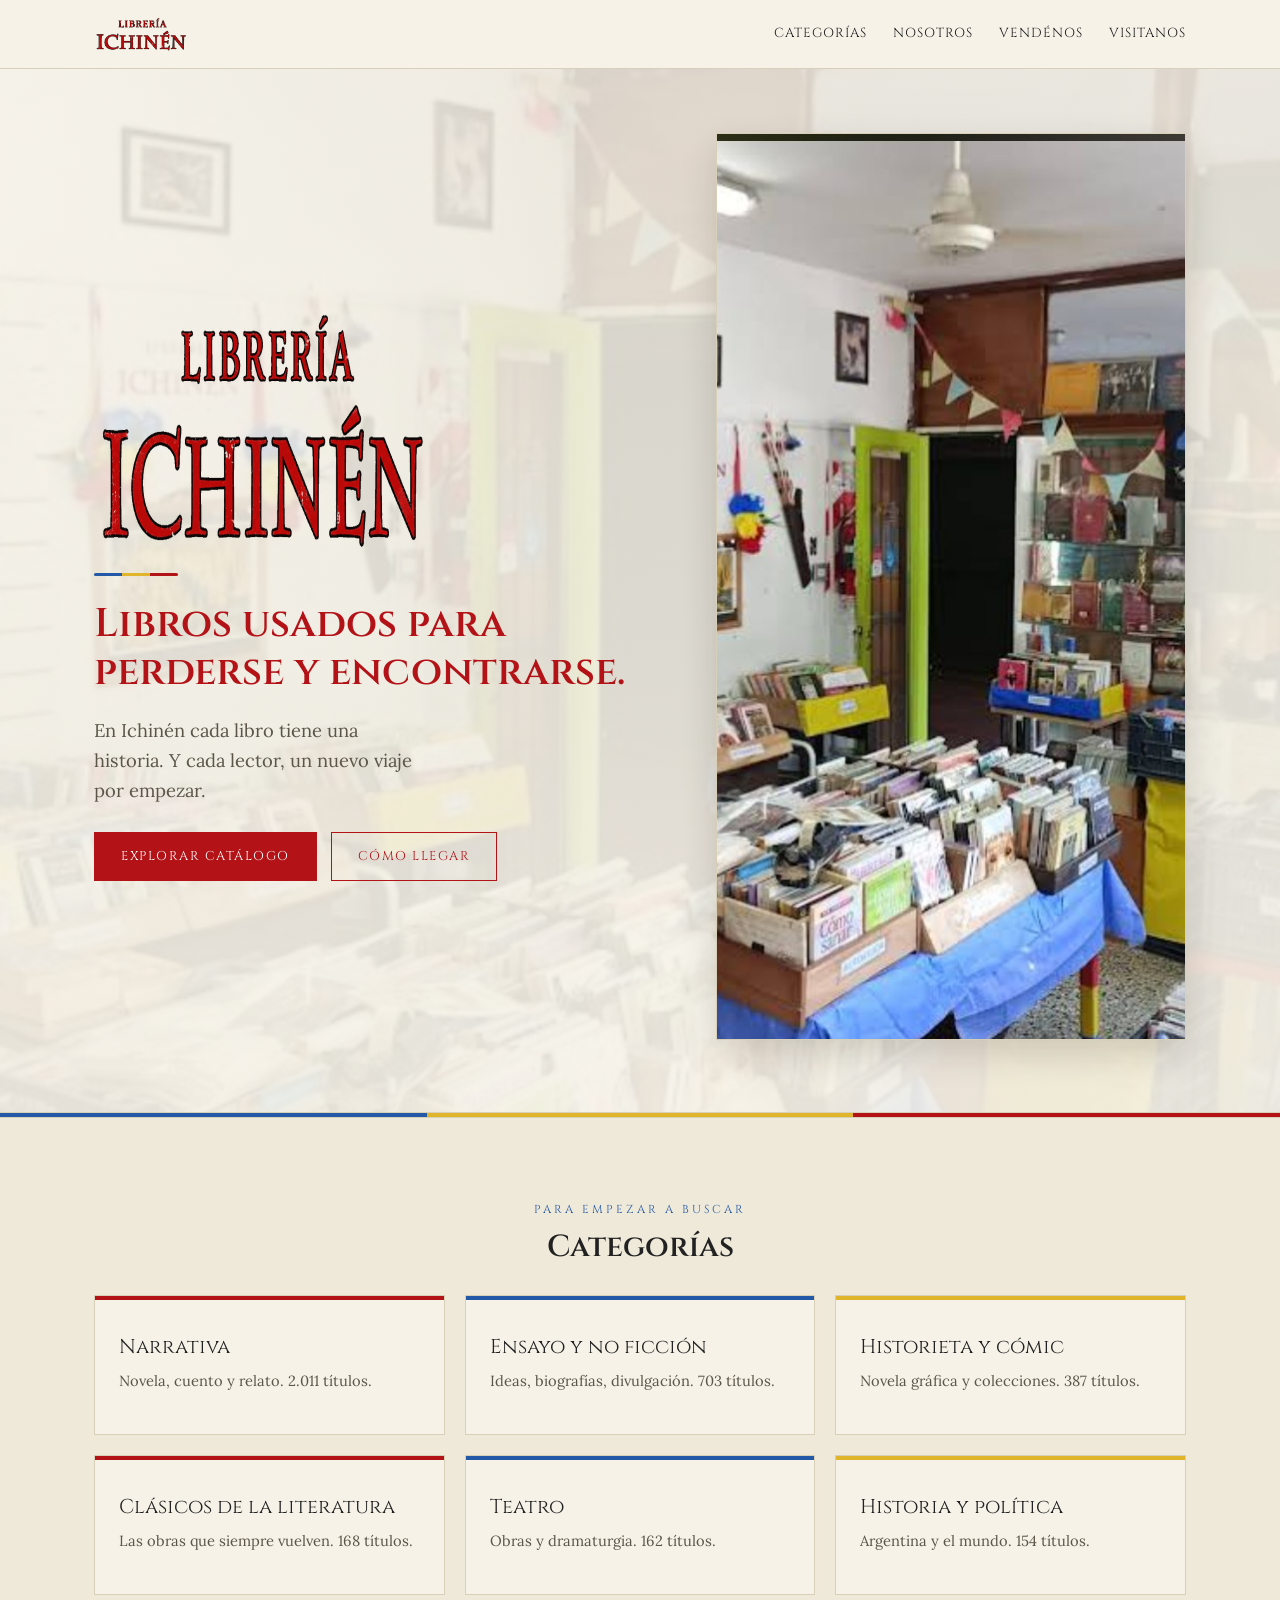
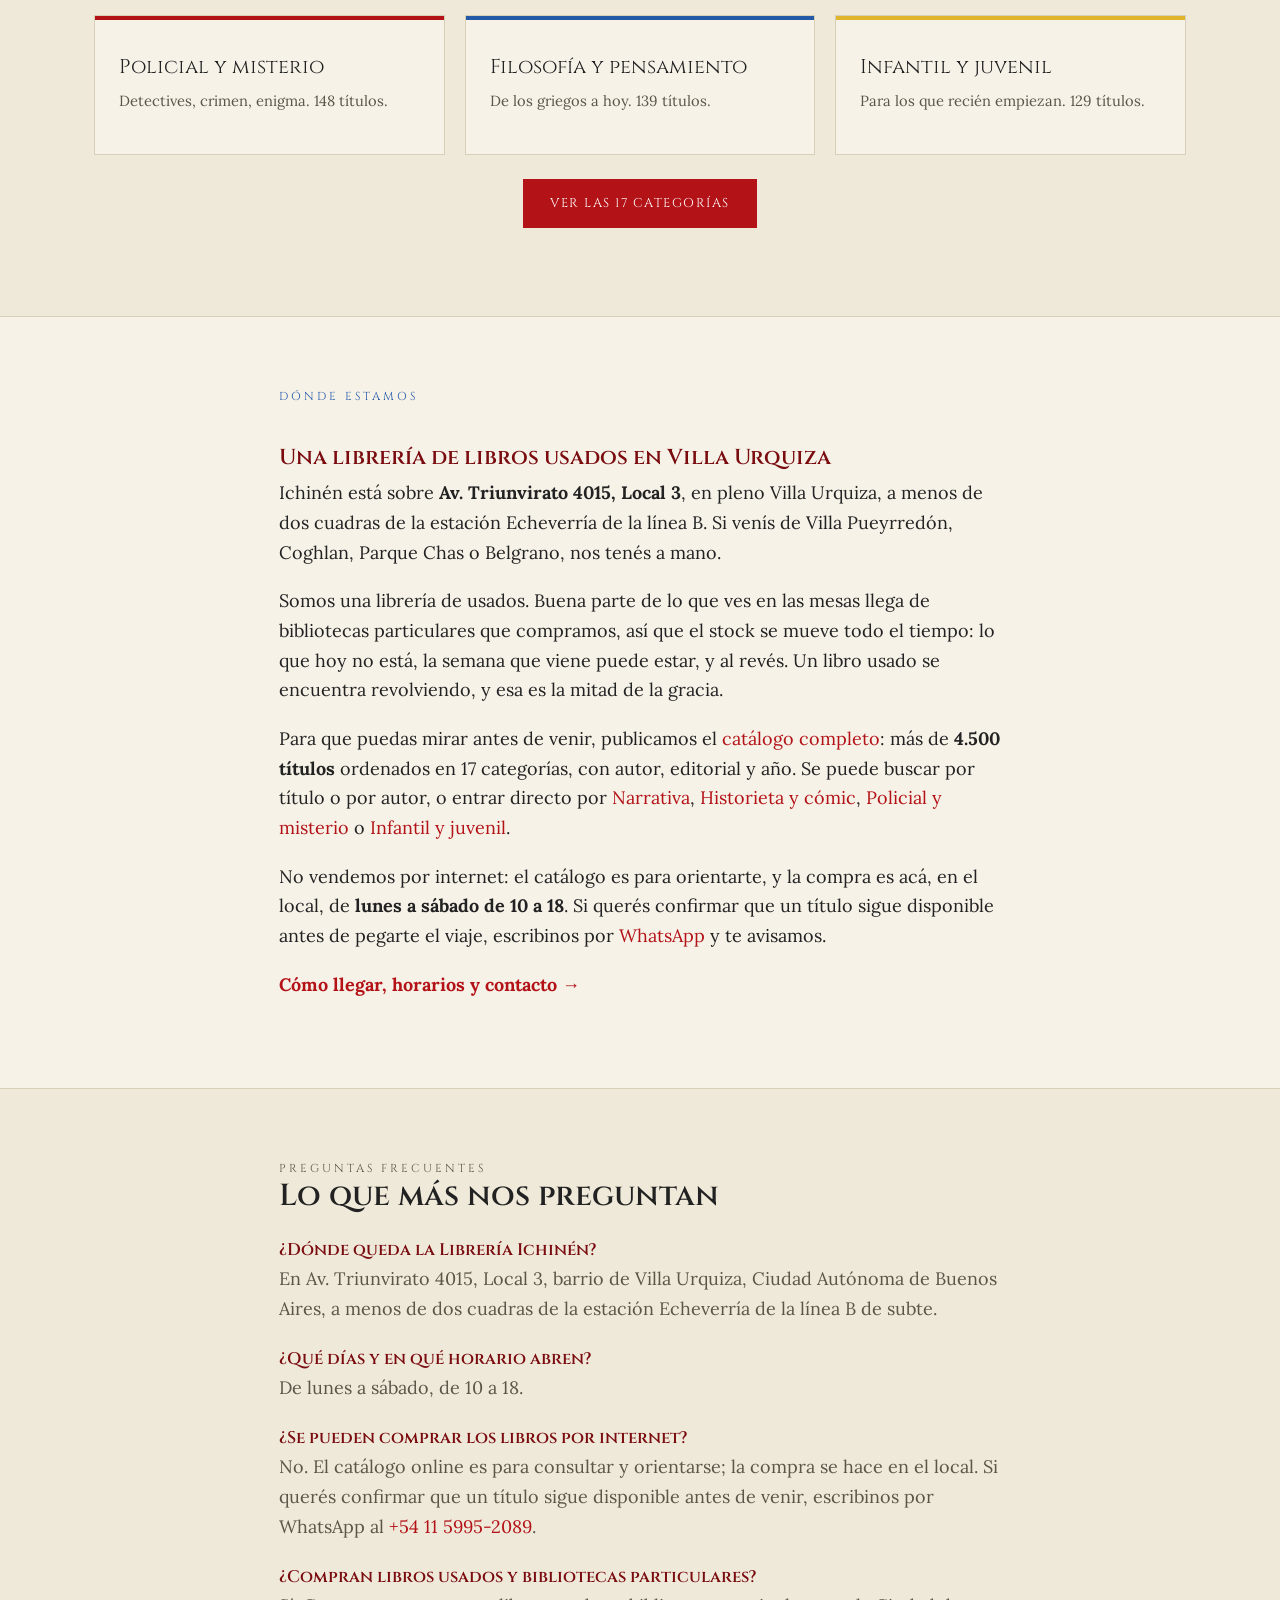
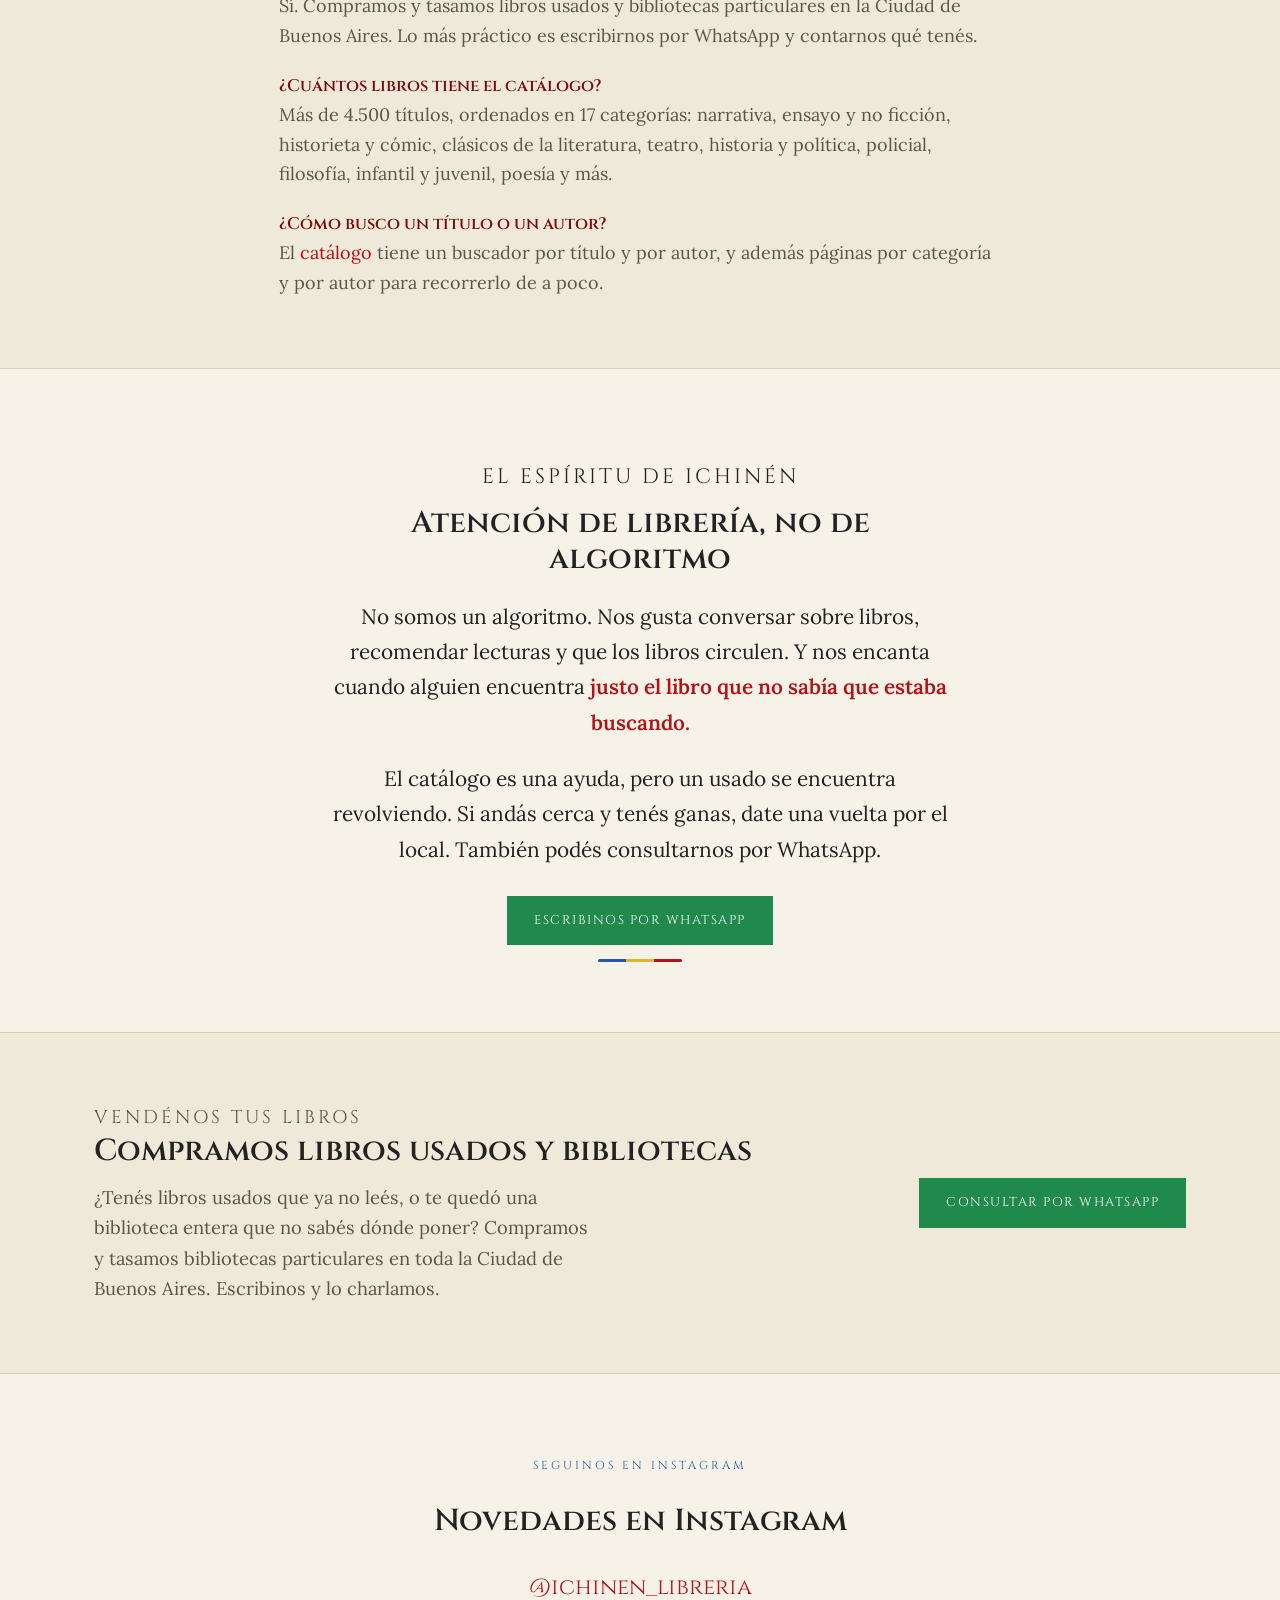
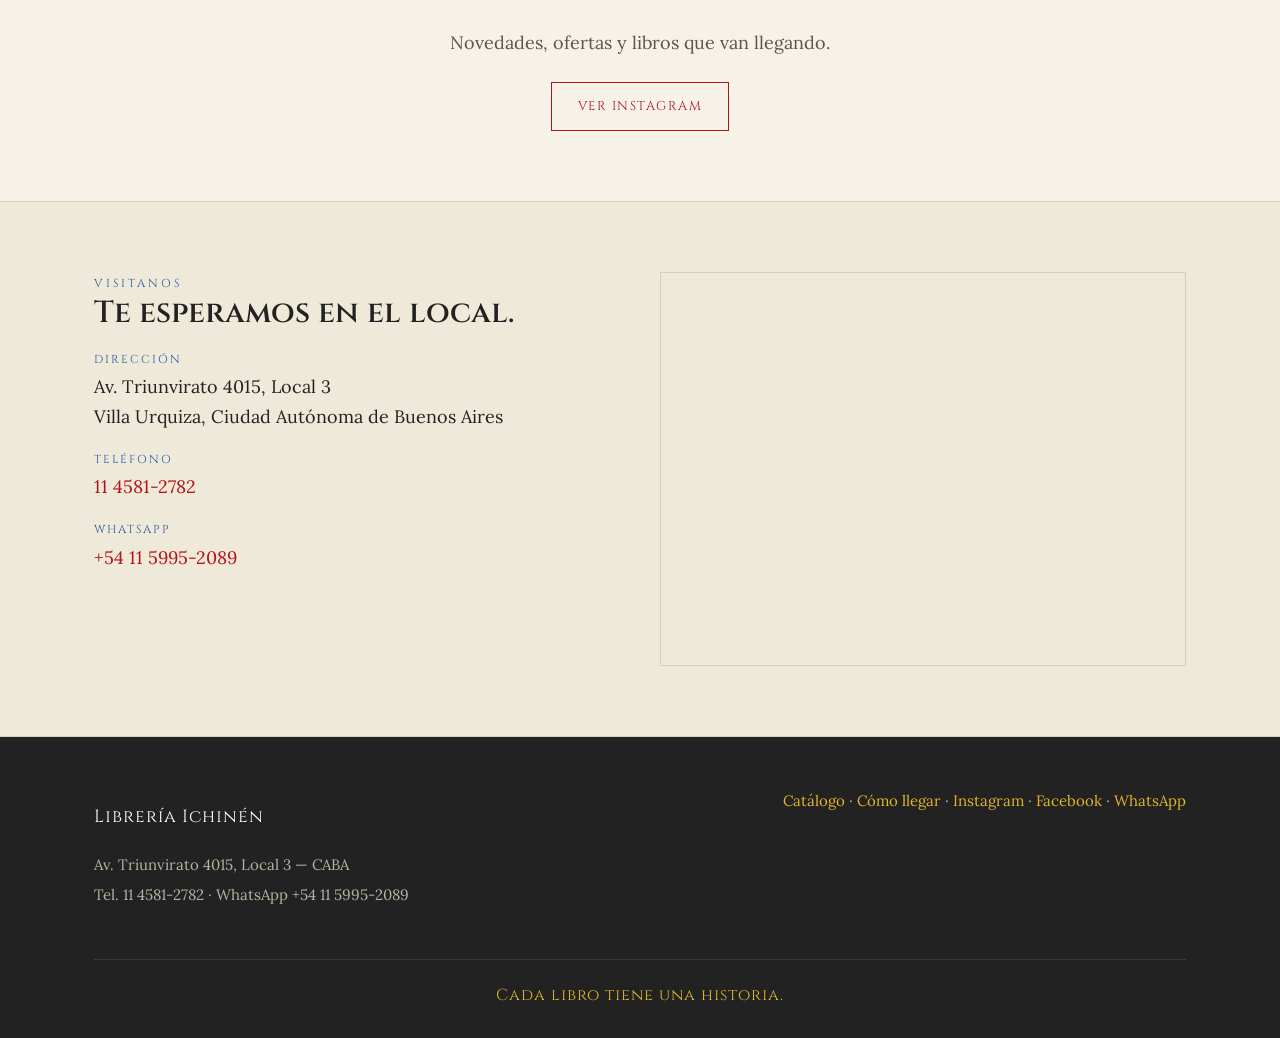
==== commit 1cdcd3e5: "Sumar la página de Facebook: sameAs en el JSON-LD y enlace en el pie Co-Authored-By: Claude Fable 5." ====
--- a/public/index.html
+++ b/public/index.html
@@ -69,6 +69,7 @@
   ],
   "sameAs":[
     "https://www.instagram.com/ichinen_libreria",
+    "https://www.facebook.com/delibrary3000",
     "https://maps.google.com/?cid=1603399629389285992"
   ],
   "openingHoursSpecification":[{
@@ -364,6 +365,7 @@
         <a href="https://catalogo.ichinen.com.ar/">Catálogo</a> ·
         <a href="#visitanos">Cómo llegar</a> ·
         <a href="https://www.instagram.com/ichinen_libreria" target="_blank" rel="noopener">Instagram</a> ·
+        <a href="https://www.facebook.com/delibrary3000" target="_blank" rel="noopener">Facebook</a> ·
         <a href="https://wa.me/5491159952089" target="_blank" rel="noopener">WhatsApp</a>
       </small>
     </div>
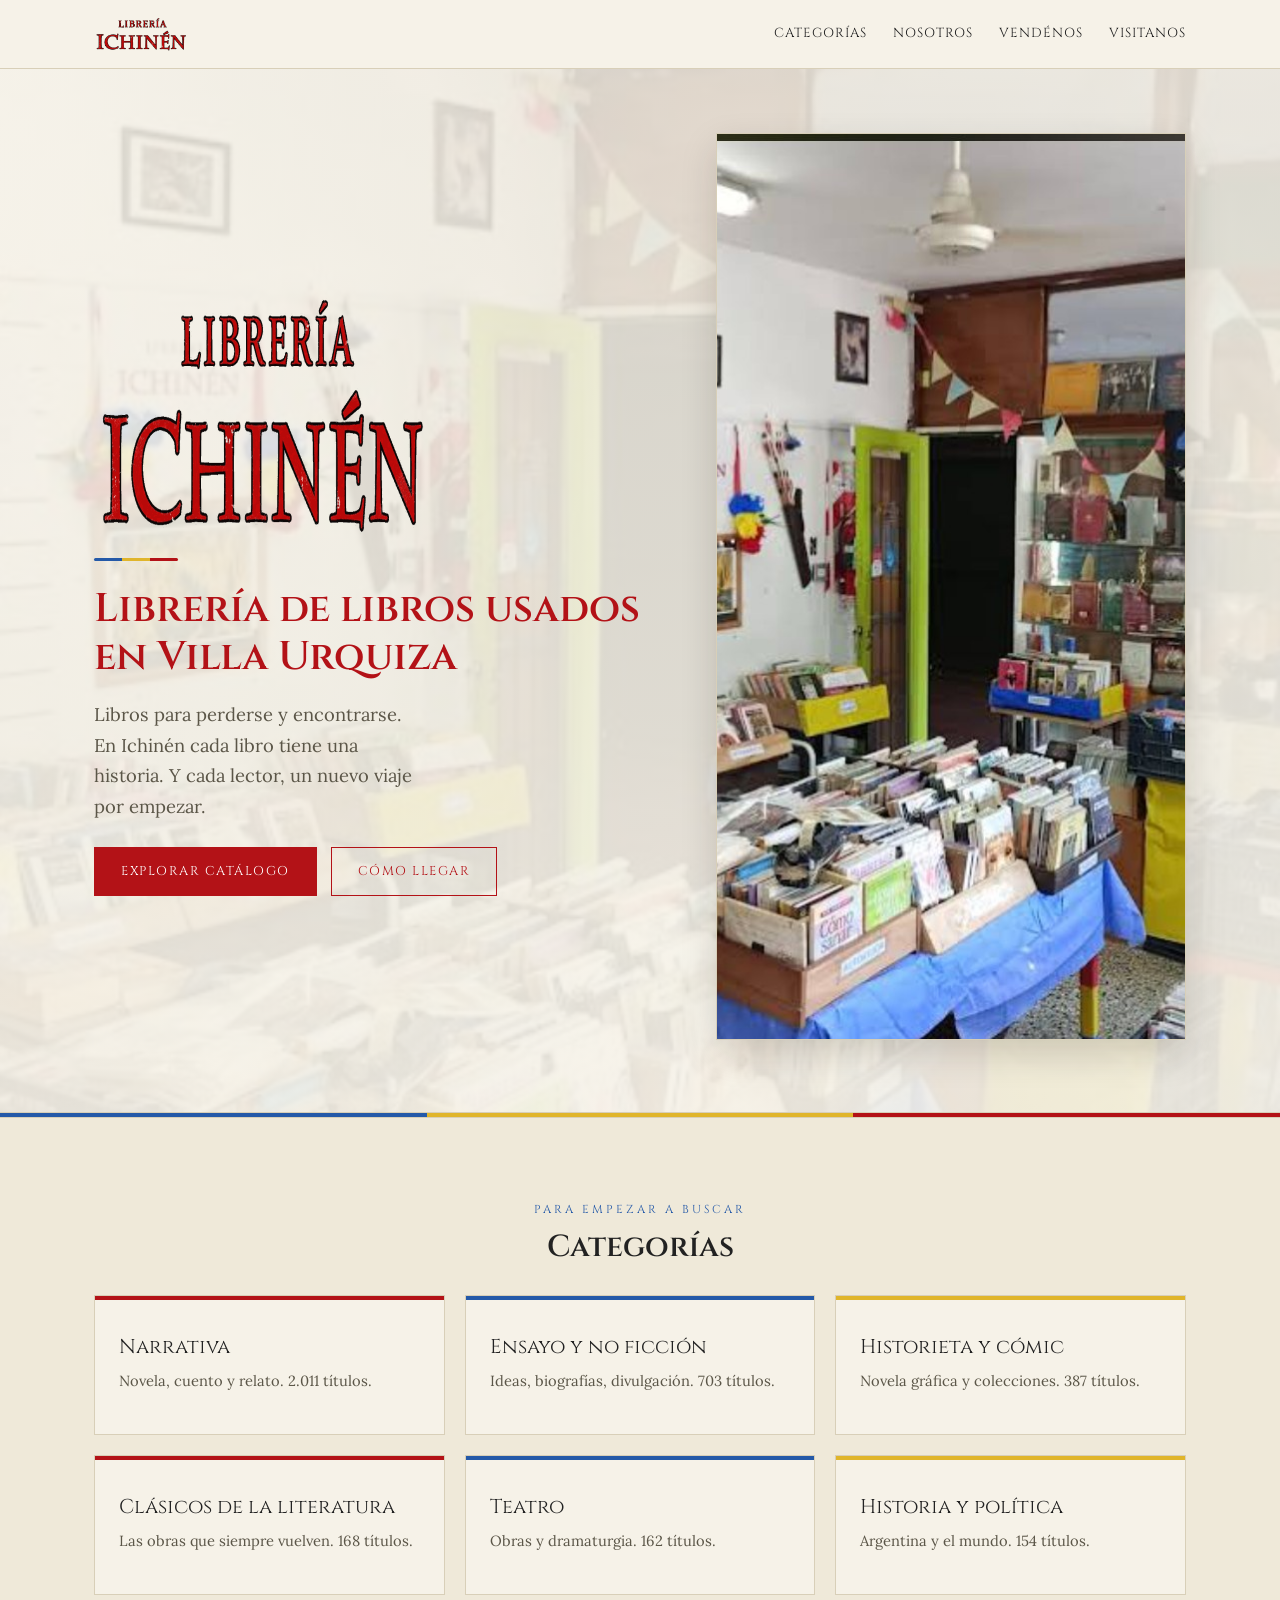
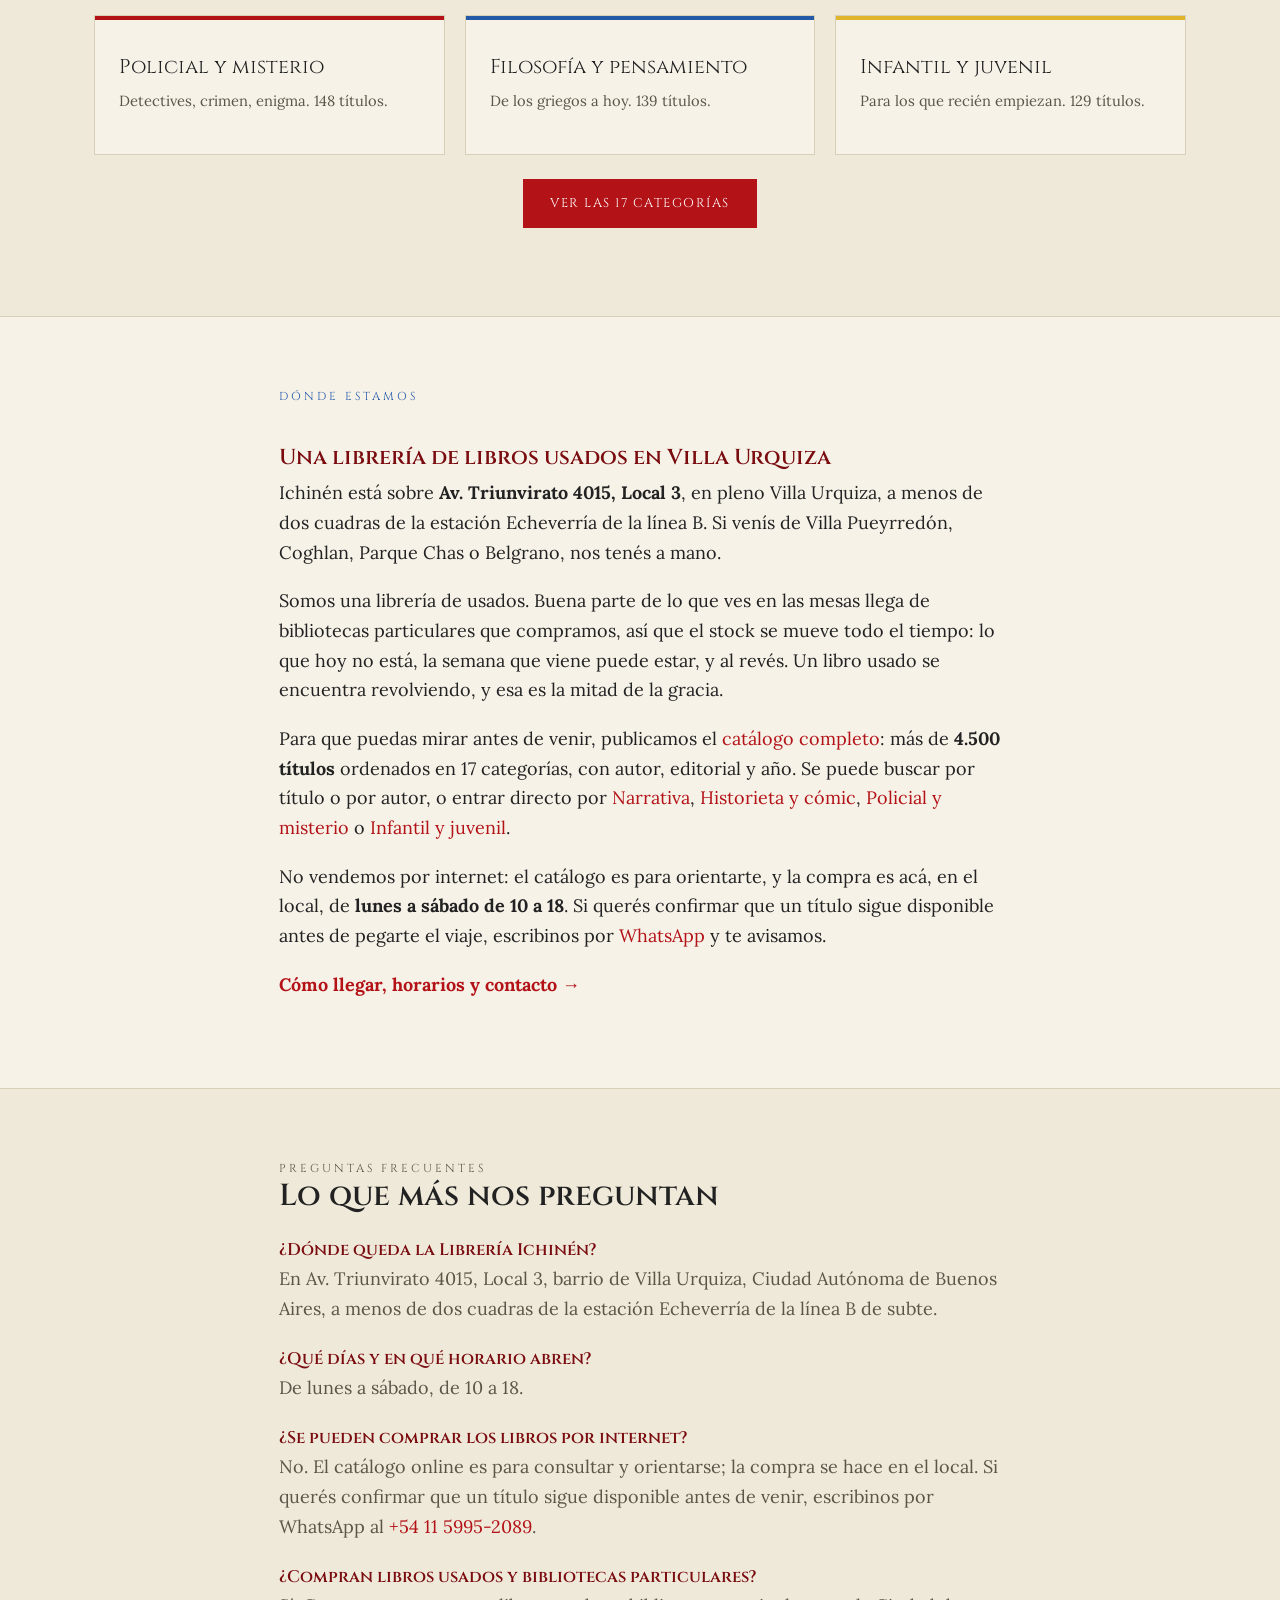
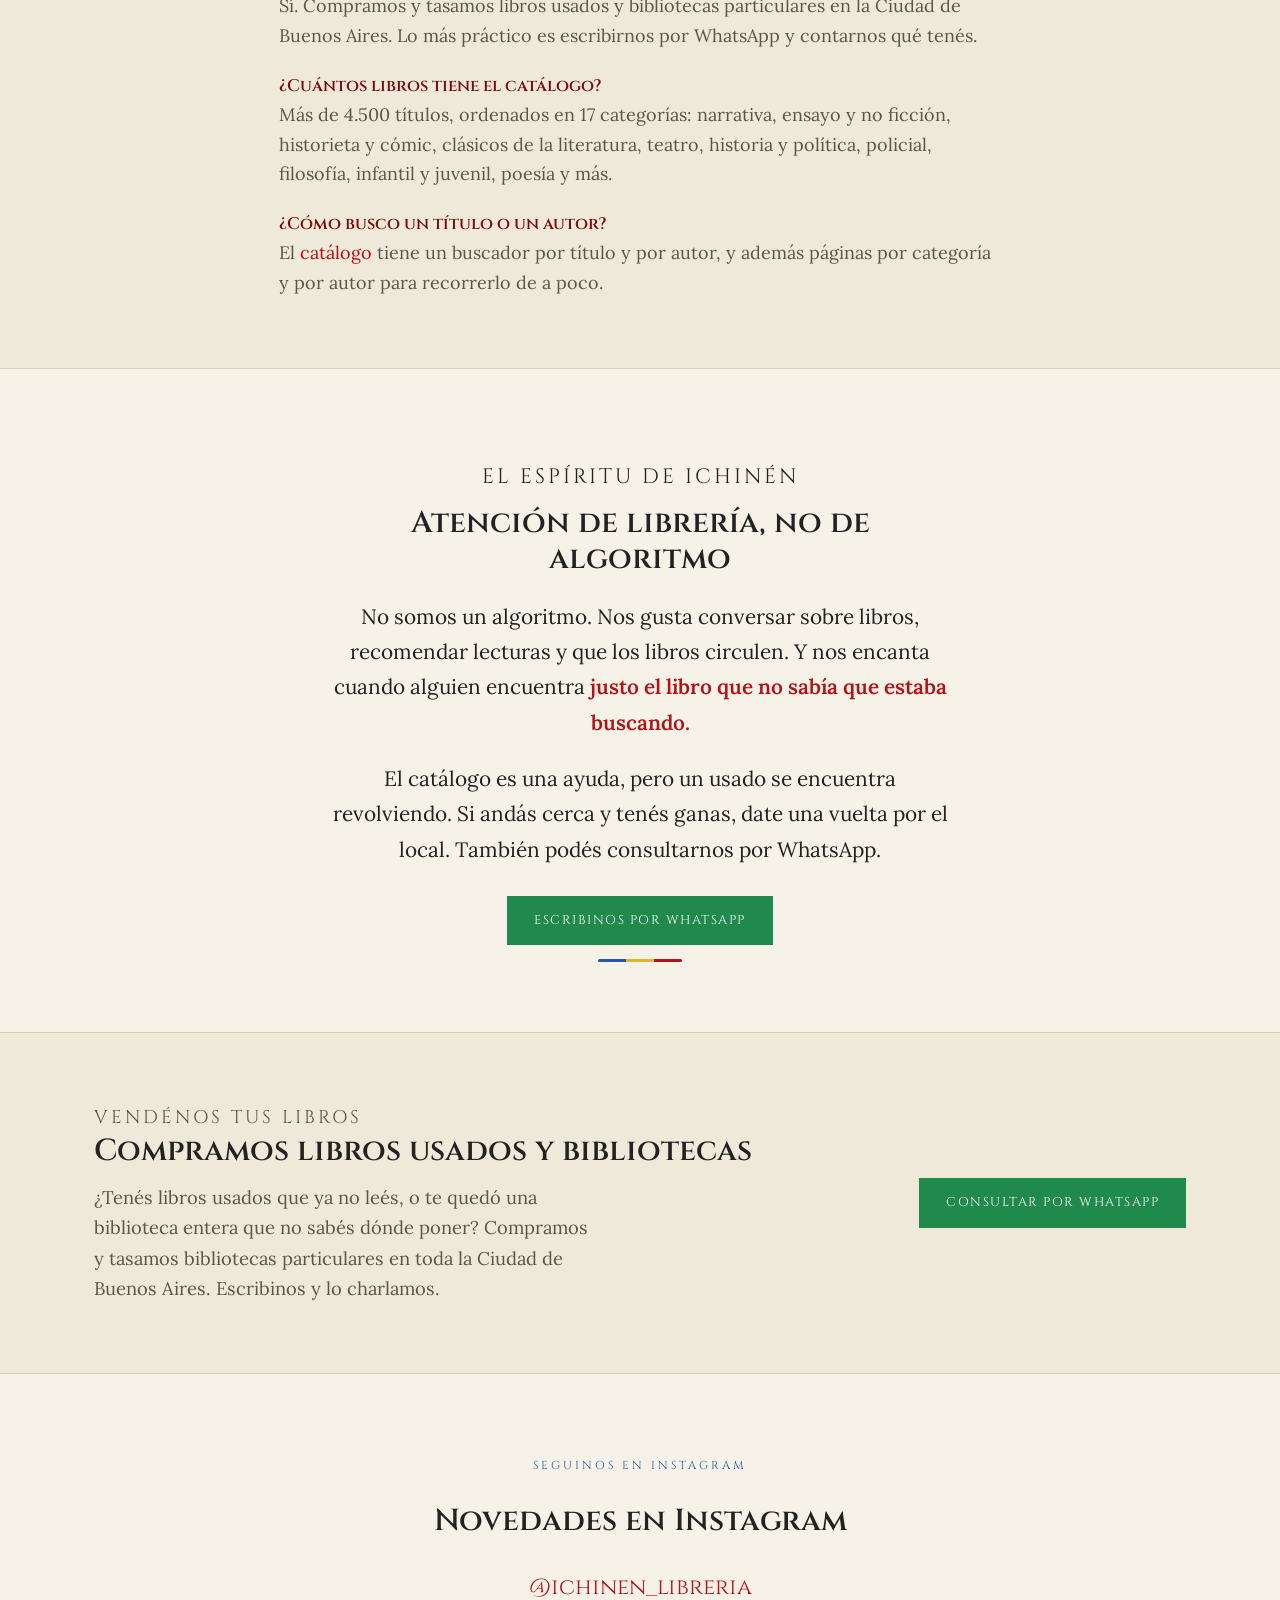
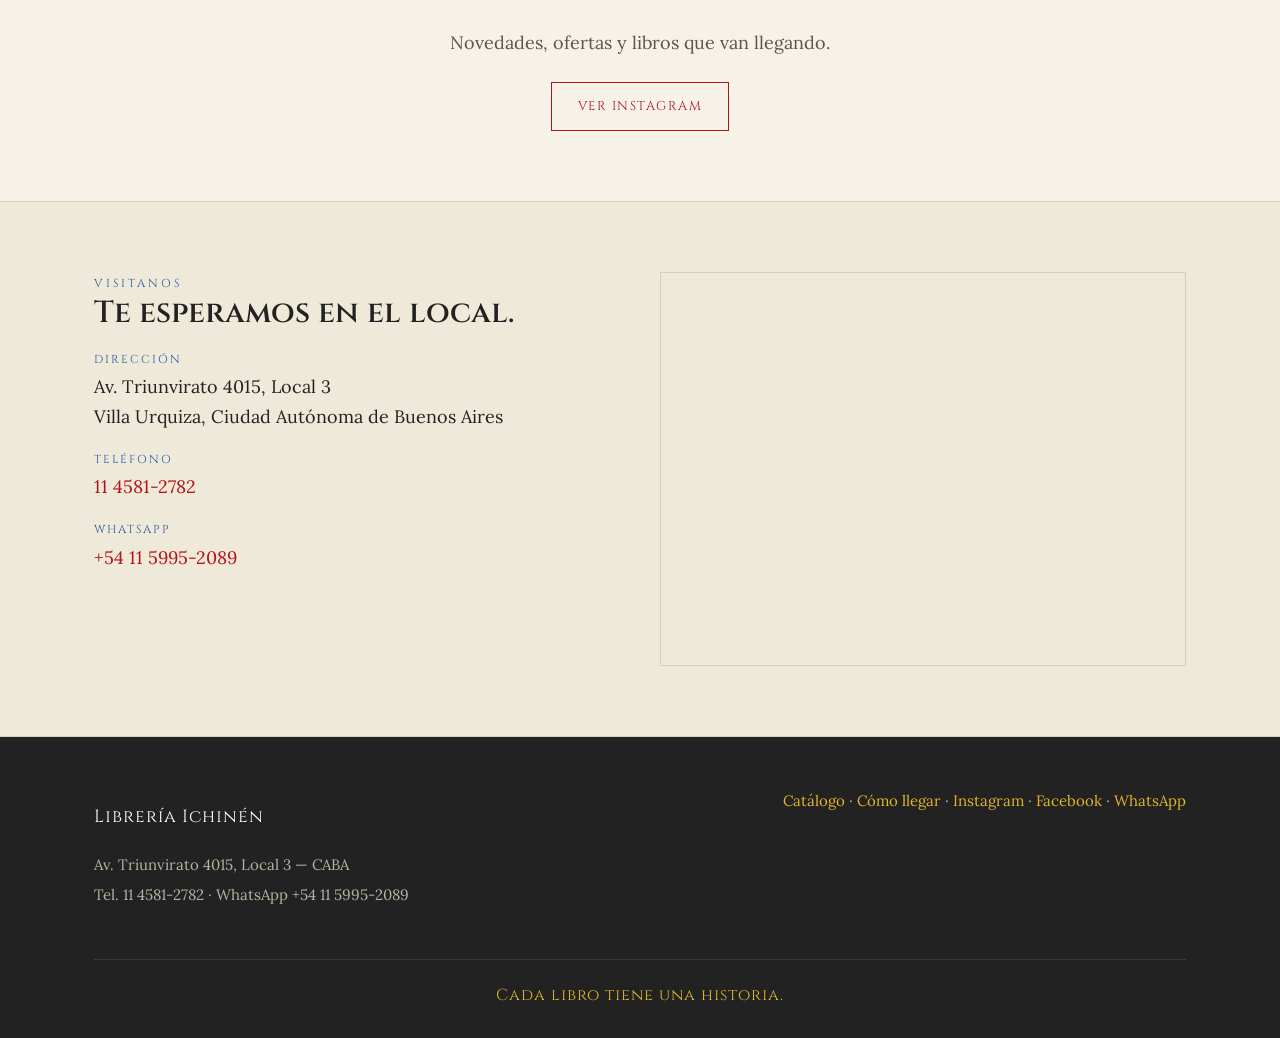
==== commit f1402596: "Home: title y H1 con 'librería de libros usados en Villa Urquiza' La home está en posición ~9 para '" ====
--- a/public/index.html
+++ b/public/index.html
@@ -5,7 +5,7 @@
 <meta name="viewport" content="width=device-width, initial-scale=1">
 
 <!-- ===== SEO básico ===== -->
-<title>Librería Ichinén — Libros usados en Villa Urquiza, CABA</title>
+<title>Librería de libros usados en Villa Urquiza, CABA | Ichinén</title>
 <meta name="description" content="Librería de libros usados en Villa Urquiza, CABA. Más de 4.500 títulos en Av. Triunvirato 4015, a dos cuadras del subte B. Lunes a sábado de 10 a 18.">
 <link rel="canonical" href="https://ichinen.com.ar/">
 <meta name="robots" content="index,follow">
@@ -13,7 +13,7 @@
 
 <!-- ===== Open Graph / redes ===== -->
 <meta property="og:type" content="business.business">
-<meta property="og:title" content="Librería Ichinén — Libros usados en CABA">
+<meta property="og:title" content="Librería Ichinén — Libros usados en Villa Urquiza, CABA">
 <meta property="og:description" content="Cada libro tiene una historia. Y cada lector, un nuevo viaje por empezar. Av. Triunvirato 4015, CABA.">
 <meta property="og:url" content="https://ichinen.com.ar/">
 <meta property="og:image" content="https://ichinen.com.ar/img/og.jpg">
@@ -195,8 +195,8 @@
     <div>
       <img class="hero-logo" src="img/logo.png" alt="Librería Ichinén — libros usados en Villa Urquiza" width="680" height="273" decoding="async">
       <hr class="tricolor tricolor--short" style="margin:8px 0 24px;">
-      <h1>Libros usados para perderse y encontrarse.</h1>
-      <p class="lead">En Ichinén cada libro tiene una historia. Y cada lector, un nuevo viaje por empezar.</p>
+      <h1>Librería de libros usados en Villa Urquiza</h1>
+      <p class="lead">Libros para perderse y encontrarse. En Ichinén cada libro tiene una historia. Y cada lector, un nuevo viaje por empezar.</p>
       <div class="hero-actions">
         <a class="btn btn--solid" href="https://catalogo.ichinen.com.ar/">Explorar catálogo</a>
         <a class="btn btn--ghost" href="https://maps.google.com/?cid=1603399629389285992" target="_blank" rel="noopener">Cómo llegar</a>
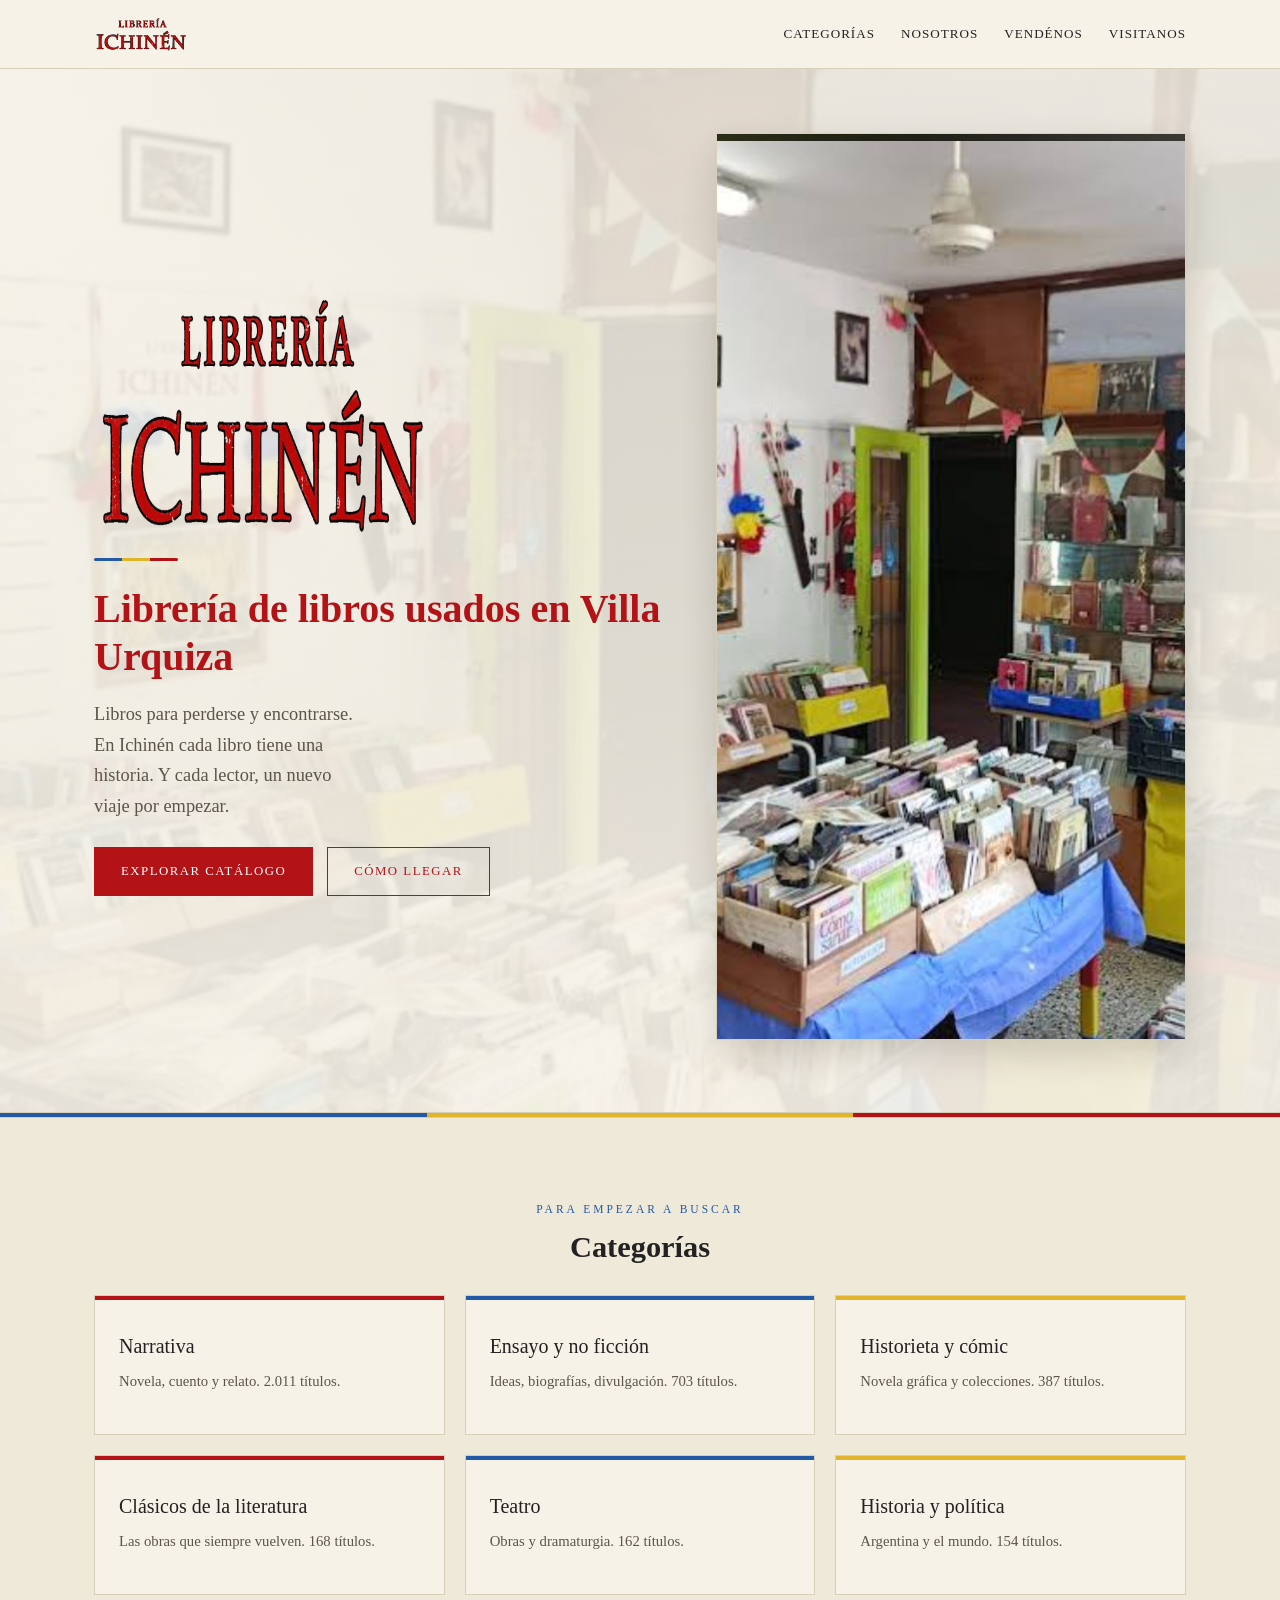
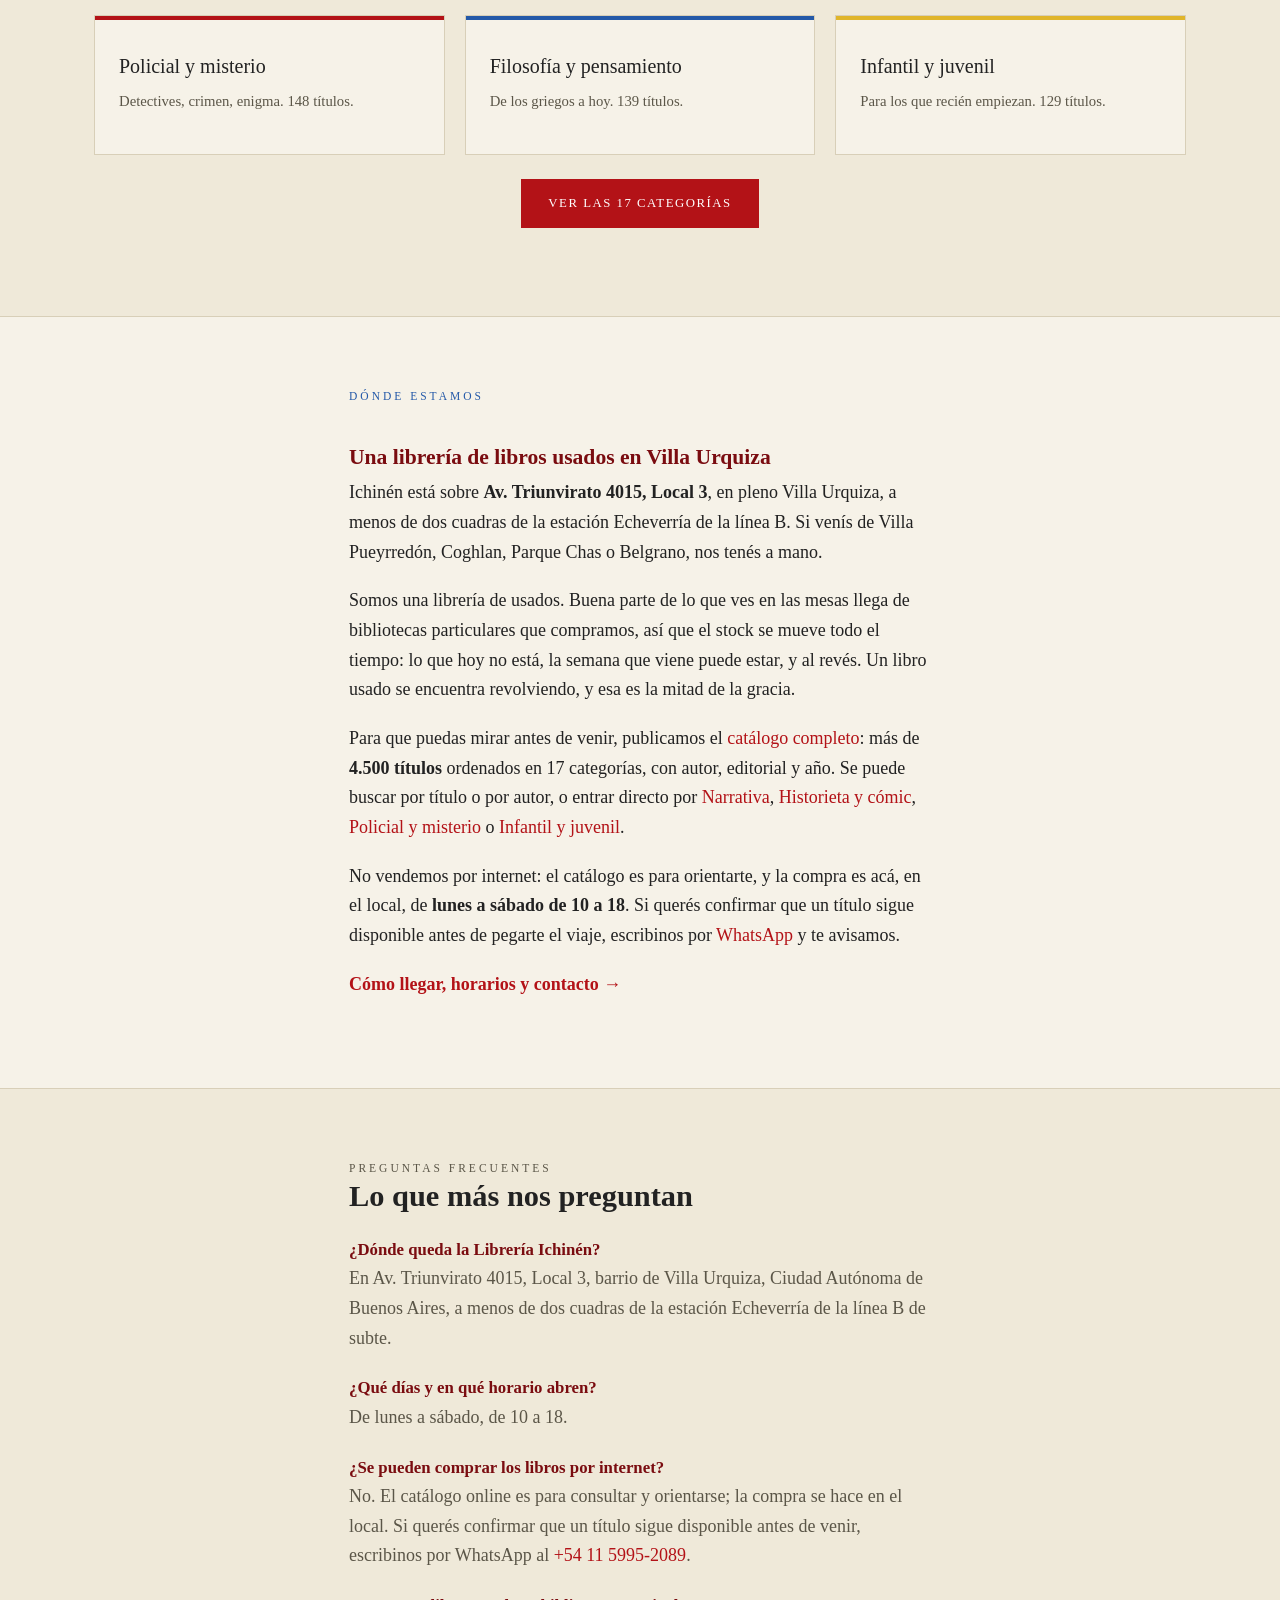
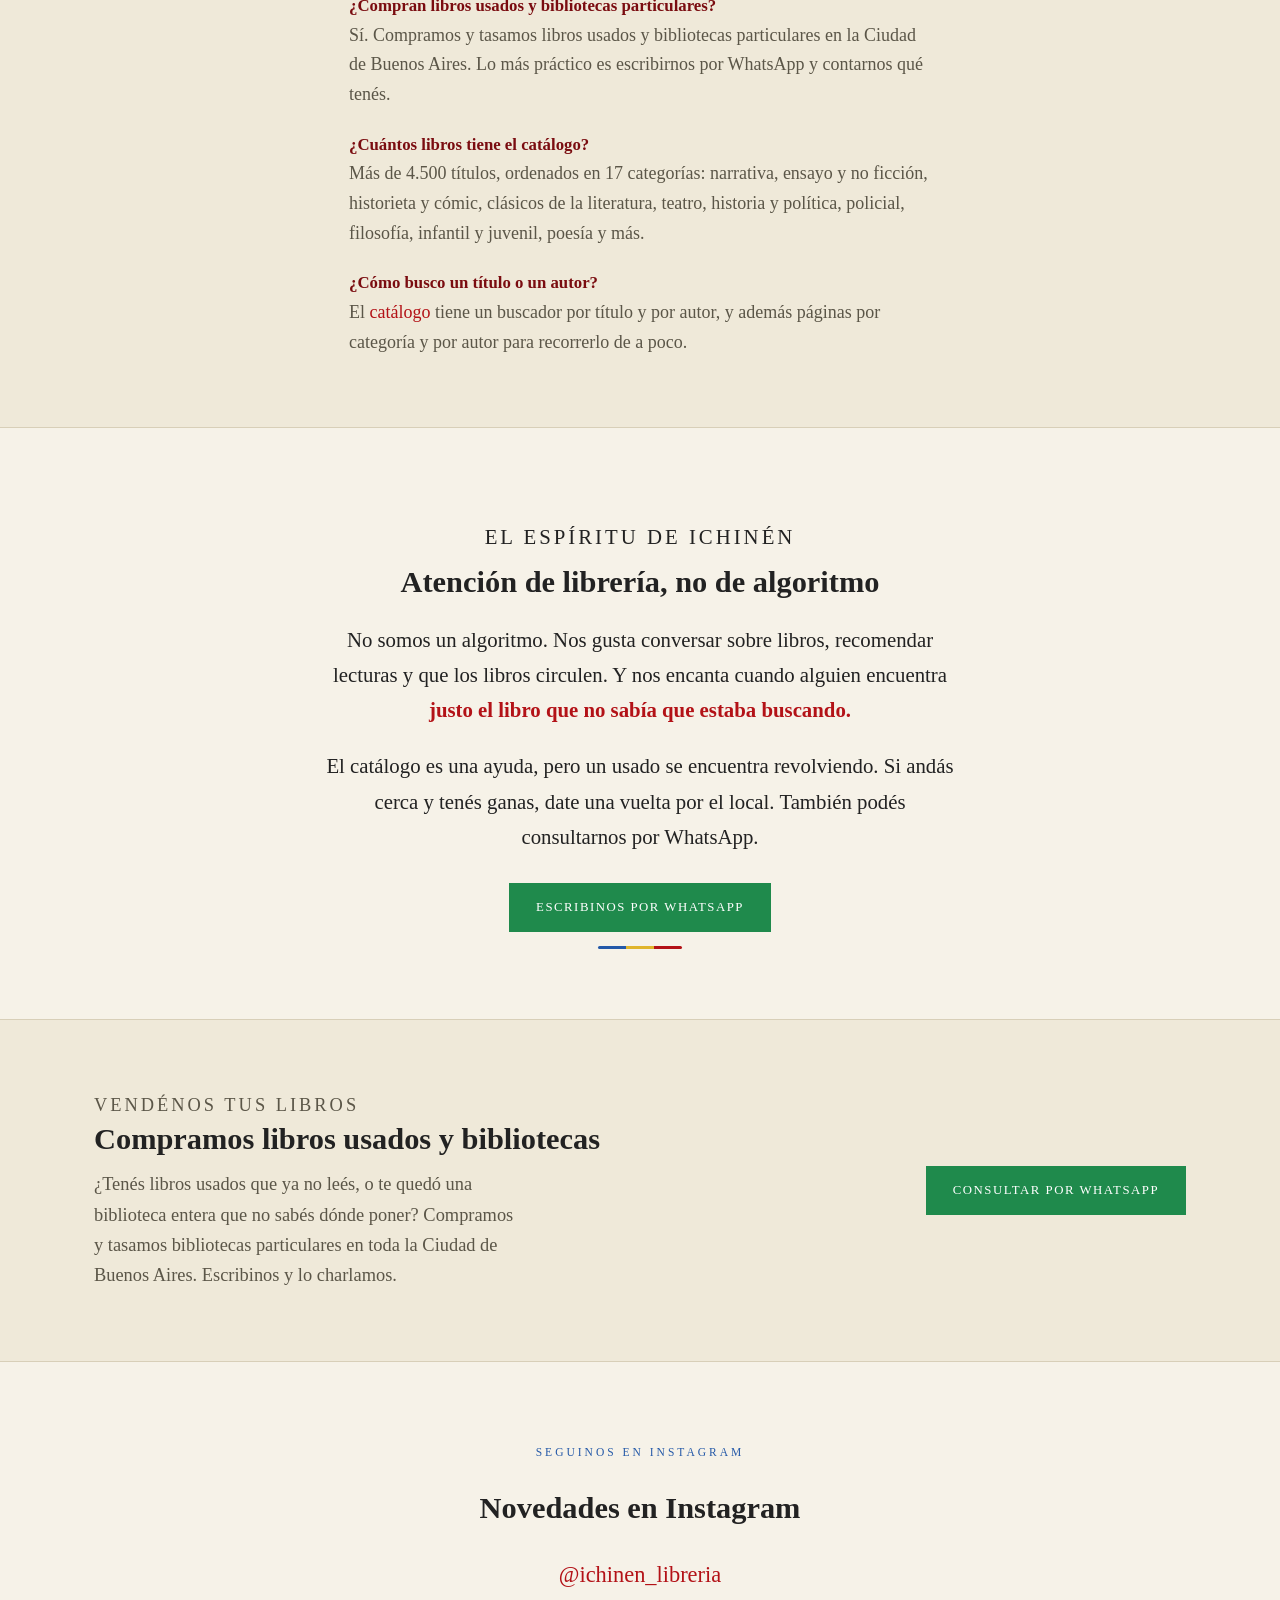
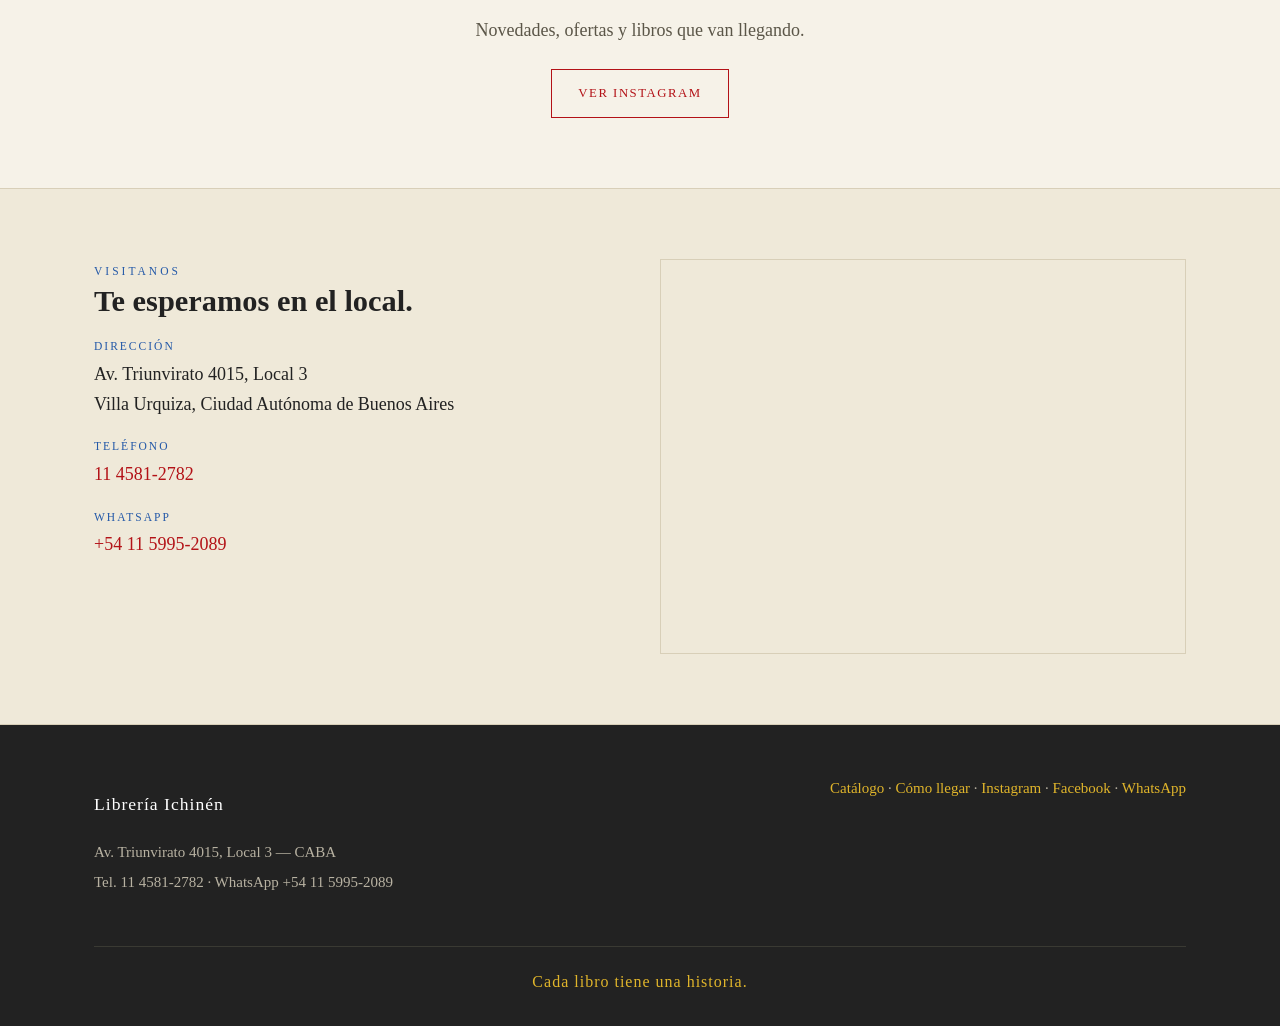
==== commit 8ba8d80e: "Home: libros de la semana y tipografías propias - Sección 'Libros de la semana': 12 libros con tapa " ====
--- a/public/index.html
+++ b/public/index.html
@@ -28,9 +28,8 @@
 <link rel="icon" type="image/svg+xml" href="img/favicon.svg">
 
 <!-- ===== Tipografías ===== -->
-<link rel="preconnect" href="https://fonts.googleapis.com">
-<link rel="preconnect" href="https://fonts.gstatic.com" crossorigin>
-<link href="https://fonts.googleapis.com/css2?family=Cinzel:wght@500;600;700&family=Lora:ital,wght@0,400;0,500;1,400;1,500&display=swap" rel="stylesheet">
+<link rel="preload" href="/fonts/lora-latin-400-normal.woff2" as="font" type="font/woff2" crossorigin>
+<link rel="preload" href="/fonts/cinzel-latin-600-normal.woff2" as="font" type="font/woff2" crossorigin>
 
 <link rel="stylesheet" href="css/style.css">
 
@@ -238,6 +237,19 @@
   </div>
 </section>
 
+<!-- ===================== LIBROS DE LA SEMANA ===================== -->
+<!-- worker.js completa #libros-semana con destacados.json del catálogo y saca el hidden. -->
+<section class="section" id="libros-semana" hidden>
+  <div class="wrap">
+    <p class="eyebrow center">Esta semana en el local</p>
+    <h2 class="center">Algunos libros usados que tenemos hoy</h2>
+    <div class="libros" id="libros-grid"></div>
+    <p class="center" style="margin-top:24px;">
+      <a class="btn btn--solid" href="https://catalogo.ichinen.com.ar/">Ver todo el catálogo</a>
+    </p>
+  </div>
+</section>
+
 <!-- ===================== SOBRE / TEXTO LOCAL ===================== -->
 <section class="section" id="sobre">
   <div class="wrap prosa">
--- a/public/css/style.css
+++ b/public/css/style.css
@@ -1,204 +1,221 @@
-/* ===========================================================
-   LIBRERÍA ICHINÉN — estilos
-   Paleta:  bordó #B31217 · azul #2459A8 · amarillo #E0B52B
-            papel #F6F2E8 · tinta #222222
-   Tipos:   Cinzel (títulos) · Lora (texto)
-   =========================================================== */
-
-:root{
-  --bordo:#B31217;
-  --bordo-osc:#7a0c10;
-  --azul:#2459A8;
-  --amarillo:#E0B52B;
-  --papel:#F6F2E8;
-  --papel-2:#efe9d9;
-  --tinta:#222222;
-  --tinta-suave:#5b5648;
-  --linea:#d8cfb8;
-  --max:1140px;
-}
-
-*{box-sizing:border-box;}
-html{scroll-behavior:smooth;}
-body{
-  margin:0;
-  background:var(--papel);
-  color:var(--tinta);
-  font-family:'Lora',Georgia,serif;
-  font-size:18px;
-  line-height:1.65;
-}
-img{max-width:100%;display:block;}
-a{color:var(--bordo);text-decoration:none;}
-a:hover{text-decoration:underline;}
-
-h1,h2,h3{
-  font-family:'Cinzel',serif;
-  color:var(--tinta);
-  line-height:1.2;
-  margin:0 0 .4em;
-  font-weight:600;
-}
-
-.wrap{max-width:var(--max);margin:0 auto;padding:0 24px;}
-
-/* ---- guiño tricolor: línea fina azul·amarillo·rojo ---- */
-.tricolor{
-  height:4px;border:0;margin:0;
-  background:linear-gradient(90deg,
-    var(--azul) 0 33.33%,
-    var(--amarillo) 33.33% 66.66%,
-    var(--bordo) 66.66% 100%);
-}
-.tricolor--short{width:84px;height:3px;margin:14px auto 0;border-radius:2px;}
-
-/* =================== HEADER =================== */
-.topbar{
-  position:sticky;top:0;z-index:40;
-  background:rgba(246,242,232,.94);
-  backdrop-filter:blur(6px);
-  border-bottom:1px solid var(--linea);
-}
-.topbar .wrap{display:flex;align-items:center;justify-content:space-between;height:68px;gap:20px;}
-.brand{display:flex;align-items:center;gap:12px;}
-.brand img{height:38px;width:auto;}
-.brand span{font-family:'Cinzel',serif;font-weight:700;color:var(--bordo);font-size:1.05rem;letter-spacing:1px;}
-.nav{display:flex;gap:26px;}
-.nav a{color:var(--tinta);font-family:'Cinzel',serif;font-size:.82rem;letter-spacing:1px;text-transform:uppercase;}
-.nav a:hover{color:var(--bordo);text-decoration:none;}
-.menu-btn{display:none;background:none;border:0;font-size:1.6rem;color:var(--bordo);cursor:pointer;}
-
-/* =================== HERO =================== */
-.hero{
-  background:
-    linear-gradient(rgba(246,242,232,.86),rgba(246,242,232,.92)),
-    url('../img/interior.jpg') center/cover no-repeat;
-  border-bottom:1px solid var(--linea);
-}
-.hero .wrap{
-  display:grid;grid-template-columns:1.1fr .9fr;gap:48px;align-items:center;
-  padding:64px 24px 72px;
-}
-.hero-logo{max-width:340px;margin-bottom:8px;}
-.hero h1{font-size:2.5rem;color:var(--bordo);}
-.hero p.lead{font-size:1.15rem;color:var(--tinta-suave);max-width:30ch;}
-.hero-actions{display:flex;gap:14px;flex-wrap:wrap;margin-top:26px;}
-.hero-photo{
-  border:1px solid var(--linea);
-  box-shadow:0 14px 34px rgba(34,20,8,.16);
-  background:var(--papel-2);
-  aspect-ratio:4/3;object-fit:cover;width:100%;
-}
-
-/* =================== BOTONES =================== */
-.btn{
-  display:inline-block;font-family:'Cinzel',serif;font-size:.8rem;letter-spacing:1.5px;
-  text-transform:uppercase;padding:13px 26px;border:1.5px solid var(--bordo);
-  cursor:pointer;transition:.18s;
-}
-.btn--solid{background:var(--bordo);color:#fff;}
-.btn--solid:hover{background:var(--bordo-osc);border-color:var(--bordo-osc);text-decoration:none;}
-.btn--ghost{background:transparent;color:var(--bordo);}
-.btn--ghost:hover{background:var(--bordo);color:#fff;text-decoration:none;}
-.btn--wa{border-color:#1f8a4c;color:#fff;background:#1f8a4c;}
-.btn--wa:hover{background:#176c3b;border-color:#176c3b;text-decoration:none;}
-
-/* =================== SECCIONES =================== */
-.section{padding:70px 0;}
-.section--alt{background:var(--papel-2);border-top:1px solid var(--linea);border-bottom:1px solid var(--linea);}
-.eyebrow{font-family:'Cinzel',serif;font-size:.72rem;letter-spacing:3px;text-transform:uppercase;color:var(--azul);margin-bottom:10px;}
-.section h2{font-size:1.9rem;}
-.center{text-align:center;}
-
-/* ---- Diego recomienda ---- */
-.diego{display:grid;grid-template-columns:.85fr 1.15fr;gap:48px;align-items:center;}
-.diego-quote{
-  font-size:1.35rem;font-style:italic;color:var(--tinta);
-  border-left:3px solid var(--amarillo);padding-left:22px;line-height:1.5;
-}
-.diego-quote cite{display:block;font-style:normal;font-family:'Cinzel',serif;font-size:.8rem;letter-spacing:1px;color:var(--tinta-suave);margin-top:14px;text-transform:uppercase;}
-.rec-grid{display:grid;grid-template-columns:repeat(3,1fr);gap:18px;}
-.rec-card{background:var(--papel);border:1px solid var(--linea);padding:14px;text-align:center;}
-.rec-card .cover{aspect-ratio:2/3;width:100%;object-fit:cover;background:var(--papel-2);margin-bottom:10px;border:1px solid var(--linea);}
-.rec-card .t{font-family:'Cinzel',serif;font-size:.82rem;color:var(--tinta);line-height:1.3;}
-.rec-card .a{font-size:.8rem;color:var(--tinta-suave);font-style:italic;}
-
-/* ---- Categorías ---- */
-.cats{display:grid;grid-template-columns:repeat(3,1fr);gap:20px;margin-top:30px;}
-.cat{
-  position:relative;display:block;padding:34px 24px;min-height:140px;
-  background:var(--papel);border:1px solid var(--linea);
-  color:var(--tinta);overflow:hidden;transition:.18s;
-}
-.cat::before{content:"";position:absolute;top:0;left:0;right:0;height:4px;background:var(--c,var(--bordo));}
-.cat:hover{transform:translateY(-3px);box-shadow:0 12px 26px rgba(34,20,8,.12);text-decoration:none;}
-.cat .n{display:block;font-family:'Cinzel',serif;font-size:1.25rem;color:var(--tinta);}
-.cat .d{display:block;font-size:.92rem;color:var(--tinta-suave);margin-top:6px;}
-
-/* ---- Espíritu ---- */
-.espiritu{max-width:680px;margin:0 auto;text-align:center;}
-.espiritu p{font-size:1.3rem;line-height:1.7;color:var(--tinta);}
-.espiritu strong{color:var(--bordo);font-weight:600;}
-
-/* ---- Vendénos ---- */
-.vender{display:grid;grid-template-columns:1fr auto;gap:30px;align-items:center;}
-.vender p{font-size:1.15rem;color:var(--tinta-suave);margin:0;max-width:46ch;}
-
-/* ---- Instagram (solo info + link) ---- */
-.ig{display:flex;gap:18px;align-items:center;justify-content:center;flex-wrap:wrap;text-align:center;flex-direction:column;}
-.ig .handle{font-family:'Cinzel',serif;font-size:1.4rem;color:var(--bordo);}
-
-/* ---- Visitanos ---- */
-.visit{display:grid;grid-template-columns:1fr 1fr;gap:40px;align-items:start;}
-.visit .data p{margin:.2em 0;}
-.visit .data .label{font-family:'Cinzel',serif;font-size:.72rem;letter-spacing:2px;text-transform:uppercase;color:var(--azul);margin-top:18px;}
-.map-embed{width:100%;aspect-ratio:4/3;border:1px solid var(--linea);}
-
-/* =================== FOOTER =================== */
-.footer{background:var(--tinta);color:#e9e4d6;padding:48px 0 30px;}
-.footer .wrap{display:flex;justify-content:space-between;gap:30px;flex-wrap:wrap;align-items:flex-start;}
-.footer a{color:var(--amarillo);}
-.footer .f-brand{font-family:'Cinzel',serif;color:#fff;font-size:1.1rem;letter-spacing:1px;}
-.footer small{color:#b8b2a2;}
-.footer .frase{font-family:'Cinzel',serif;font-style:normal;color:var(--amarillo);font-size:1rem;letter-spacing:1px;margin-top:20px;display:block;text-align:center;width:100%;border-top:1px solid #3a3a33;padding-top:22px;}
-
-/* =================== RESPONSIVE =================== */
-@media(max-width:860px){
-  .nav{display:none;position:absolute;top:68px;left:0;right:0;background:var(--papel);
-       flex-direction:column;gap:0;border-bottom:1px solid var(--linea);}
-  .nav.open{display:flex;}
-  .nav a{padding:14px 24px;border-top:1px solid var(--linea);}
-  .menu-btn{display:block;}
-  .hero .wrap{grid-template-columns:1fr;gap:32px;padding:44px 24px 52px;text-align:center;}
-  .hero h1{font-size:2rem;}
-  .hero-logo{margin-left:auto;margin-right:auto;}
-  .hero .tricolor--short{margin-left:auto;margin-right:auto;}
-  .hero p.lead{max-width:none;}
-  .hero-actions{justify-content:center;}
-  .hero-photo{max-width:480px;margin:0 auto;}
-  .diego,.vender,.visit{grid-template-columns:1fr;gap:28px;}
-  .rec-grid,.cats{grid-template-columns:1fr 1fr;}
-  .vender{text-align:center;}
-}
-@media(max-width:520px){
-  body{font-size:17px;}
-  .rec-grid,.cats{grid-template-columns:1fr;}
-  .hero h1{font-size:1.7rem;}
-  .footer .wrap{flex-direction:column;}
-}
-
-@media(prefers-reduced-motion:reduce){
-  *{transition:none!important;scroll-behavior:auto!important;}
-}
-
-/* =================== PROSA / FAQ / PÁGINA LOCAL =================== */
-.prosa{max-width:70ch;}
-.prosa p{margin:0 0 1.05em;}
-.prosa h2{font-size:1.35rem;margin:1.8em 0 .35em;color:var(--bordo-osc);}
-.prosa .lead{font-size:1.12rem;color:var(--tinta-suave);}
-.prosa .eyebrow a{color:var(--tinta-suave);}
-.lista-cats{margin:.2em 0 1.2em;padding-left:1.1em;}
-.lista-cats li{margin:.25em 0;}
-.faq{max-width:70ch;}
-.faq h3{font-size:1.05rem;margin:1.5em 0 .25em;color:var(--bordo-osc);}
-.faq p{margin:0;color:var(--tinta-suave);}
+@font-face{font-family:'Cinzel';font-style:normal;font-weight:500;font-display:swap;src:url(/fonts/cinzel-latin-500-normal.woff2) format('woff2');unicode-range:U+0000-00FF, U+0131, U+0152-0153, U+02BB-02BC, U+02C6, U+02DA, U+02DC, U+0304, U+0308, U+0329, U+2000-206F, U+20AC, U+2122, U+2191, U+2193, U+2212, U+2215, U+FEFF, U+FFFD;}
+@font-face{font-family:'Cinzel';font-style:normal;font-weight:600;font-display:swap;src:url(/fonts/cinzel-latin-600-normal.woff2) format('woff2');unicode-range:U+0000-00FF, U+0131, U+0152-0153, U+02BB-02BC, U+02C6, U+02DA, U+02DC, U+0304, U+0308, U+0329, U+2000-206F, U+20AC, U+2122, U+2191, U+2193, U+2212, U+2215, U+FEFF, U+FFFD;}
+@font-face{font-family:'Cinzel';font-style:normal;font-weight:700;font-display:swap;src:url(/fonts/cinzel-latin-700-normal.woff2) format('woff2');unicode-range:U+0000-00FF, U+0131, U+0152-0153, U+02BB-02BC, U+02C6, U+02DA, U+02DC, U+0304, U+0308, U+0329, U+2000-206F, U+20AC, U+2122, U+2191, U+2193, U+2212, U+2215, U+FEFF, U+FFFD;}
+@font-face{font-family:'Lora';font-style:normal;font-weight:400;font-display:swap;src:url(/fonts/lora-latin-400-normal.woff2) format('woff2');unicode-range:U+0000-00FF, U+0131, U+0152-0153, U+02BB-02BC, U+02C6, U+02DA, U+02DC, U+0304, U+0308, U+0329, U+2000-206F, U+20AC, U+2122, U+2191, U+2193, U+2212, U+2215, U+FEFF, U+FFFD;}
+@font-face{font-family:'Lora';font-style:normal;font-weight:500;font-display:swap;src:url(/fonts/lora-latin-500-normal.woff2) format('woff2');unicode-range:U+0000-00FF, U+0131, U+0152-0153, U+02BB-02BC, U+02C6, U+02DA, U+02DC, U+0304, U+0308, U+0329, U+2000-206F, U+20AC, U+2122, U+2191, U+2193, U+2212, U+2215, U+FEFF, U+FFFD;}
+@font-face{font-family:'Lora';font-style:italic;font-weight:400;font-display:swap;src:url(/fonts/lora-latin-400-italic.woff2) format('woff2');unicode-range:U+0000-00FF, U+0131, U+0152-0153, U+02BB-02BC, U+02C6, U+02DA, U+02DC, U+0304, U+0308, U+0329, U+2000-206F, U+20AC, U+2122, U+2191, U+2193, U+2212, U+2215, U+FEFF, U+FFFD;}
+@font-face{font-family:'Lora';font-style:italic;font-weight:500;font-display:swap;src:url(/fonts/lora-latin-500-italic.woff2) format('woff2');unicode-range:U+0000-00FF, U+0131, U+0152-0153, U+02BB-02BC, U+02C6, U+02DA, U+02DC, U+0304, U+0308, U+0329, U+2000-206F, U+20AC, U+2122, U+2191, U+2193, U+2212, U+2215, U+FEFF, U+FFFD;}
+/* ===========================================================
+   LIBRERÍA ICHINÉN — estilos
+   Paleta:  bordó #B31217 · azul #2459A8 · amarillo #E0B52B
+            papel #F6F2E8 · tinta #222222
+   Tipos:   Cinzel (títulos) · Lora (texto)
+   =========================================================== */
+
+:root{
+  --bordo:#B31217;
+  --bordo-osc:#7a0c10;
+  --azul:#2459A8;
+  --amarillo:#E0B52B;
+  --papel:#F6F2E8;
+  --papel-2:#efe9d9;
+  --tinta:#222222;
+  --tinta-suave:#5b5648;
+  --linea:#d8cfb8;
+  --max:1140px;
+}
+
+*{box-sizing:border-box;}
+html{scroll-behavior:smooth;}
+body{
+  margin:0;
+  background:var(--papel);
+  color:var(--tinta);
+  font-family:'Lora',Georgia,serif;
+  font-size:18px;
+  line-height:1.65;
+}
+img{max-width:100%;display:block;}
+a{color:var(--bordo);text-decoration:none;}
+a:hover{text-decoration:underline;}
+
+h1,h2,h3{
+  font-family:'Cinzel',serif;
+  color:var(--tinta);
+  line-height:1.2;
+  margin:0 0 .4em;
+  font-weight:600;
+}
+
+.wrap{max-width:var(--max);margin:0 auto;padding:0 24px;}
+
+/* ---- guiño tricolor: línea fina azul·amarillo·rojo ---- */
+.tricolor{
+  height:4px;border:0;margin:0;
+  background:linear-gradient(90deg,
+    var(--azul) 0 33.33%,
+    var(--amarillo) 33.33% 66.66%,
+    var(--bordo) 66.66% 100%);
+}
+.tricolor--short{width:84px;height:3px;margin:14px auto 0;border-radius:2px;}
+
+/* =================== HEADER =================== */
+.topbar{
+  position:sticky;top:0;z-index:40;
+  background:rgba(246,242,232,.94);
+  backdrop-filter:blur(6px);
+  border-bottom:1px solid var(--linea);
+}
+.topbar .wrap{display:flex;align-items:center;justify-content:space-between;height:68px;gap:20px;}
+.brand{display:flex;align-items:center;gap:12px;}
+.brand img{height:38px;width:auto;}
+.brand span{font-family:'Cinzel',serif;font-weight:700;color:var(--bordo);font-size:1.05rem;letter-spacing:1px;}
+.nav{display:flex;gap:26px;}
+.nav a{color:var(--tinta);font-family:'Cinzel',serif;font-size:.82rem;letter-spacing:1px;text-transform:uppercase;}
+.nav a:hover{color:var(--bordo);text-decoration:none;}
+.menu-btn{display:none;background:none;border:0;font-size:1.6rem;color:var(--bordo);cursor:pointer;}
+
+/* =================== HERO =================== */
+.hero{
+  background:
+    linear-gradient(rgba(246,242,232,.86),rgba(246,242,232,.92)),
+    url('../img/interior.jpg') center/cover no-repeat;
+  border-bottom:1px solid var(--linea);
+}
+.hero .wrap{
+  display:grid;grid-template-columns:1.1fr .9fr;gap:48px;align-items:center;
+  padding:64px 24px 72px;
+}
+.hero-logo{max-width:340px;margin-bottom:8px;}
+.hero h1{font-size:2.5rem;color:var(--bordo);}
+.hero p.lead{font-size:1.15rem;color:var(--tinta-suave);max-width:30ch;}
+.hero-actions{display:flex;gap:14px;flex-wrap:wrap;margin-top:26px;}
+.hero-photo{
+  border:1px solid var(--linea);
+  box-shadow:0 14px 34px rgba(34,20,8,.16);
+  background:var(--papel-2);
+  aspect-ratio:4/3;object-fit:cover;width:100%;
+}
+
+/* =================== BOTONES =================== */
+.btn{
+  display:inline-block;font-family:'Cinzel',serif;font-size:.8rem;letter-spacing:1.5px;
+  text-transform:uppercase;padding:13px 26px;border:1.5px solid var(--bordo);
+  cursor:pointer;transition:.18s;
+}
+.btn--solid{background:var(--bordo);color:#fff;}
+.btn--solid:hover{background:var(--bordo-osc);border-color:var(--bordo-osc);text-decoration:none;}
+.btn--ghost{background:transparent;color:var(--bordo);}
+.btn--ghost:hover{background:var(--bordo);color:#fff;text-decoration:none;}
+.btn--wa{border-color:#1f8a4c;color:#fff;background:#1f8a4c;}
+.btn--wa:hover{background:#176c3b;border-color:#176c3b;text-decoration:none;}
+
+/* =================== SECCIONES =================== */
+.section{padding:70px 0;}
+.section--alt{background:var(--papel-2);border-top:1px solid var(--linea);border-bottom:1px solid var(--linea);}
+.eyebrow{font-family:'Cinzel',serif;font-size:.72rem;letter-spacing:3px;text-transform:uppercase;color:var(--azul);margin-bottom:10px;}
+.section h2{font-size:1.9rem;}
+.center{text-align:center;}
+
+/* ---- Diego recomienda ---- */
+.diego{display:grid;grid-template-columns:.85fr 1.15fr;gap:48px;align-items:center;}
+.diego-quote{
+  font-size:1.35rem;font-style:italic;color:var(--tinta);
+  border-left:3px solid var(--amarillo);padding-left:22px;line-height:1.5;
+}
+.diego-quote cite{display:block;font-style:normal;font-family:'Cinzel',serif;font-size:.8rem;letter-spacing:1px;color:var(--tinta-suave);margin-top:14px;text-transform:uppercase;}
+.rec-grid{display:grid;grid-template-columns:repeat(3,1fr);gap:18px;}
+.rec-card{background:var(--papel);border:1px solid var(--linea);padding:14px;text-align:center;}
+.rec-card .cover{aspect-ratio:2/3;width:100%;object-fit:cover;background:var(--papel-2);margin-bottom:10px;border:1px solid var(--linea);}
+.rec-card .t{font-family:'Cinzel',serif;font-size:.82rem;color:var(--tinta);line-height:1.3;}
+.rec-card .a{font-size:.8rem;color:var(--tinta-suave);font-style:italic;}
+
+/* ---- Categorías ---- */
+.cats{display:grid;grid-template-columns:repeat(3,1fr);gap:20px;margin-top:30px;}
+.cat{
+  position:relative;display:block;padding:34px 24px;min-height:140px;
+  background:var(--papel);border:1px solid var(--linea);
+  color:var(--tinta);overflow:hidden;transition:.18s;
+}
+.cat::before{content:"";position:absolute;top:0;left:0;right:0;height:4px;background:var(--c,var(--bordo));}
+.cat:hover{transform:translateY(-3px);box-shadow:0 12px 26px rgba(34,20,8,.12);text-decoration:none;}
+.cat .n{display:block;font-family:'Cinzel',serif;font-size:1.25rem;color:var(--tinta);}
+.cat .d{display:block;font-size:.92rem;color:var(--tinta-suave);margin-top:6px;}
+
+/* ---- Espíritu ---- */
+.espiritu{max-width:680px;margin:0 auto;text-align:center;}
+.espiritu p{font-size:1.3rem;line-height:1.7;color:var(--tinta);}
+.espiritu strong{color:var(--bordo);font-weight:600;}
+
+/* ---- Vendénos ---- */
+.vender{display:grid;grid-template-columns:1fr auto;gap:30px;align-items:center;}
+.vender p{font-size:1.15rem;color:var(--tinta-suave);margin:0;max-width:46ch;}
+
+/* ---- Instagram (solo info + link) ---- */
+.ig{display:flex;gap:18px;align-items:center;justify-content:center;flex-wrap:wrap;text-align:center;flex-direction:column;}
+.ig .handle{font-family:'Cinzel',serif;font-size:1.4rem;color:var(--bordo);}
+
+/* ---- Visitanos ---- */
+.visit{display:grid;grid-template-columns:1fr 1fr;gap:40px;align-items:start;}
+.visit .data p{margin:.2em 0;}
+.visit .data .label{font-family:'Cinzel',serif;font-size:.72rem;letter-spacing:2px;text-transform:uppercase;color:var(--azul);margin-top:18px;}
+.map-embed{width:100%;aspect-ratio:4/3;border:1px solid var(--linea);}
+
+/* =================== FOOTER =================== */
+.footer{background:var(--tinta);color:#e9e4d6;padding:48px 0 30px;}
+.footer .wrap{display:flex;justify-content:space-between;gap:30px;flex-wrap:wrap;align-items:flex-start;}
+.footer a{color:var(--amarillo);}
+.footer .f-brand{font-family:'Cinzel',serif;color:#fff;font-size:1.1rem;letter-spacing:1px;}
+.footer small{color:#b8b2a2;}
+.footer .frase{font-family:'Cinzel',serif;font-style:normal;color:var(--amarillo);font-size:1rem;letter-spacing:1px;margin-top:20px;display:block;text-align:center;width:100%;border-top:1px solid #3a3a33;padding-top:22px;}
+
+/* =================== RESPONSIVE =================== */
+@media(max-width:860px){
+  .nav{display:none;position:absolute;top:68px;left:0;right:0;background:var(--papel);
+       flex-direction:column;gap:0;border-bottom:1px solid var(--linea);}
+  .nav.open{display:flex;}
+  .nav a{padding:14px 24px;border-top:1px solid var(--linea);}
+  .menu-btn{display:block;}
+  .hero .wrap{grid-template-columns:1fr;gap:32px;padding:44px 24px 52px;text-align:center;}
+  .hero h1{font-size:2rem;}
+  .hero-logo{margin-left:auto;margin-right:auto;}
+  .hero .tricolor--short{margin-left:auto;margin-right:auto;}
+  .hero p.lead{max-width:none;}
+  .hero-actions{justify-content:center;}
+  .hero-photo{max-width:480px;margin:0 auto;}
+  .diego,.vender,.visit{grid-template-columns:1fr;gap:28px;}
+  .rec-grid,.cats{grid-template-columns:1fr 1fr;}
+  .vender{text-align:center;}
+}
+@media(max-width:520px){
+  body{font-size:17px;}
+  .rec-grid,.cats{grid-template-columns:1fr;}
+  .hero h1{font-size:1.7rem;}
+  .footer .wrap{flex-direction:column;}
+}
+
+@media(prefers-reduced-motion:reduce){
+  *{transition:none!important;scroll-behavior:auto!important;}
+}
+
+/* =================== PROSA / FAQ / PÁGINA LOCAL =================== */
+.prosa{max-width:70ch;}
+.prosa p{margin:0 0 1.05em;}
+.prosa h2{font-size:1.35rem;margin:1.8em 0 .35em;color:var(--bordo-osc);}
+.prosa .lead{font-size:1.12rem;color:var(--tinta-suave);}
+.prosa .eyebrow a{color:var(--tinta-suave);}
+.lista-cats{margin:.2em 0 1.2em;padding-left:1.1em;}
+.lista-cats li{margin:.25em 0;}
+.faq{max-width:70ch;}
+.faq h3{font-size:1.05rem;margin:1.5em 0 .25em;color:var(--bordo-osc);}
+.faq p{margin:0;color:var(--tinta-suave);}
+
+/* ===== Libros de la semana (los inserta worker.js desde el catálogo) ===== */
+.libros{display:grid;grid-template-columns:repeat(6,1fr);gap:18px;margin-top:30px;}
+.libro{display:block;background:#fff;border:1px solid var(--linea);border-radius:6px;overflow:hidden;color:var(--tinta);transition:transform .15s,box-shadow .15s;}
+.libro:hover{transform:translateY(-3px);box-shadow:0 12px 26px rgba(34,20,8,.12);text-decoration:none;}
+.libro img{display:block;width:100%;aspect-ratio:2/3;object-fit:cover;background:var(--papel);}
+.libro .t{display:block;font-family:'Cinzel',serif;font-size:.82rem;line-height:1.3;padding:10px 10px 2px;}
+.libro .a{display:block;font-size:.82rem;font-style:italic;color:var(--tinta-suave);padding:0 10px 12px;}
+@media (max-width:900px){.libros{grid-template-columns:repeat(3,1fr);}}
+@media (max-width:520px){.libros{grid-template-columns:repeat(2,1fr);gap:12px;}}
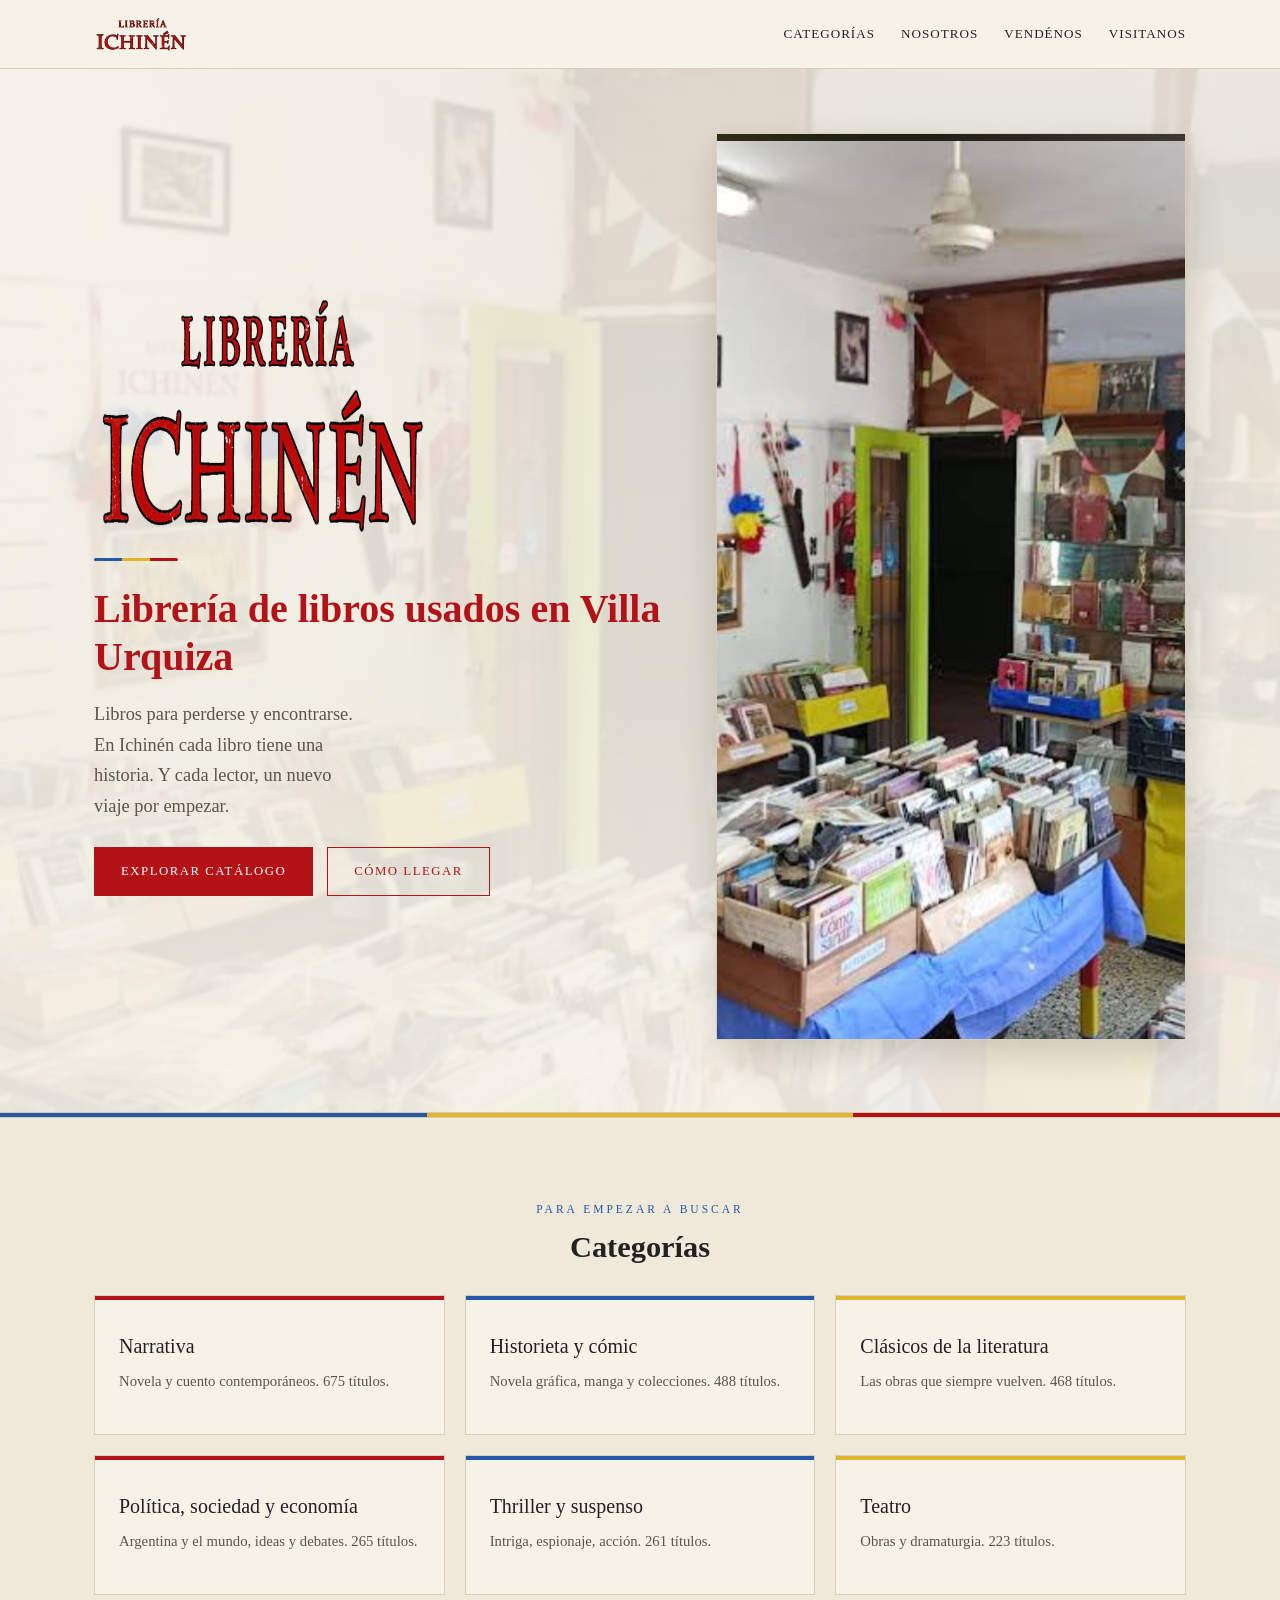
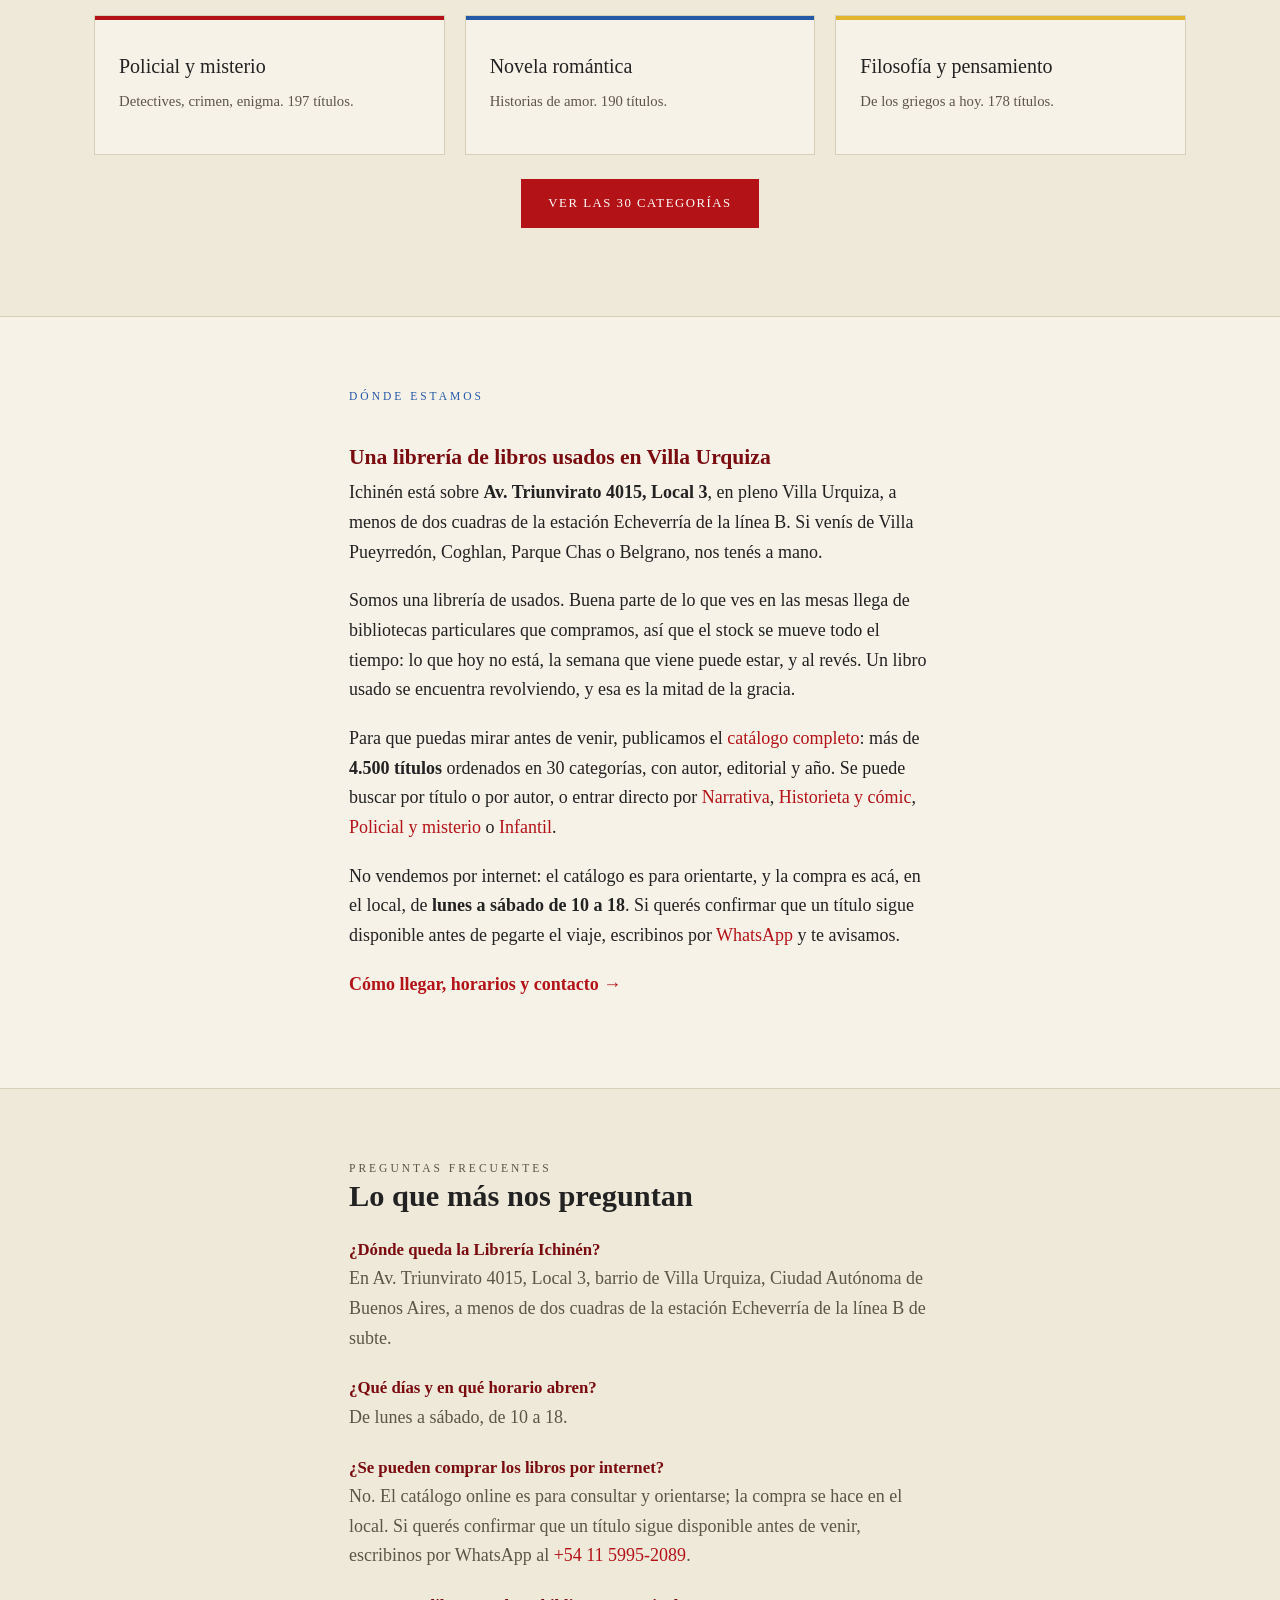
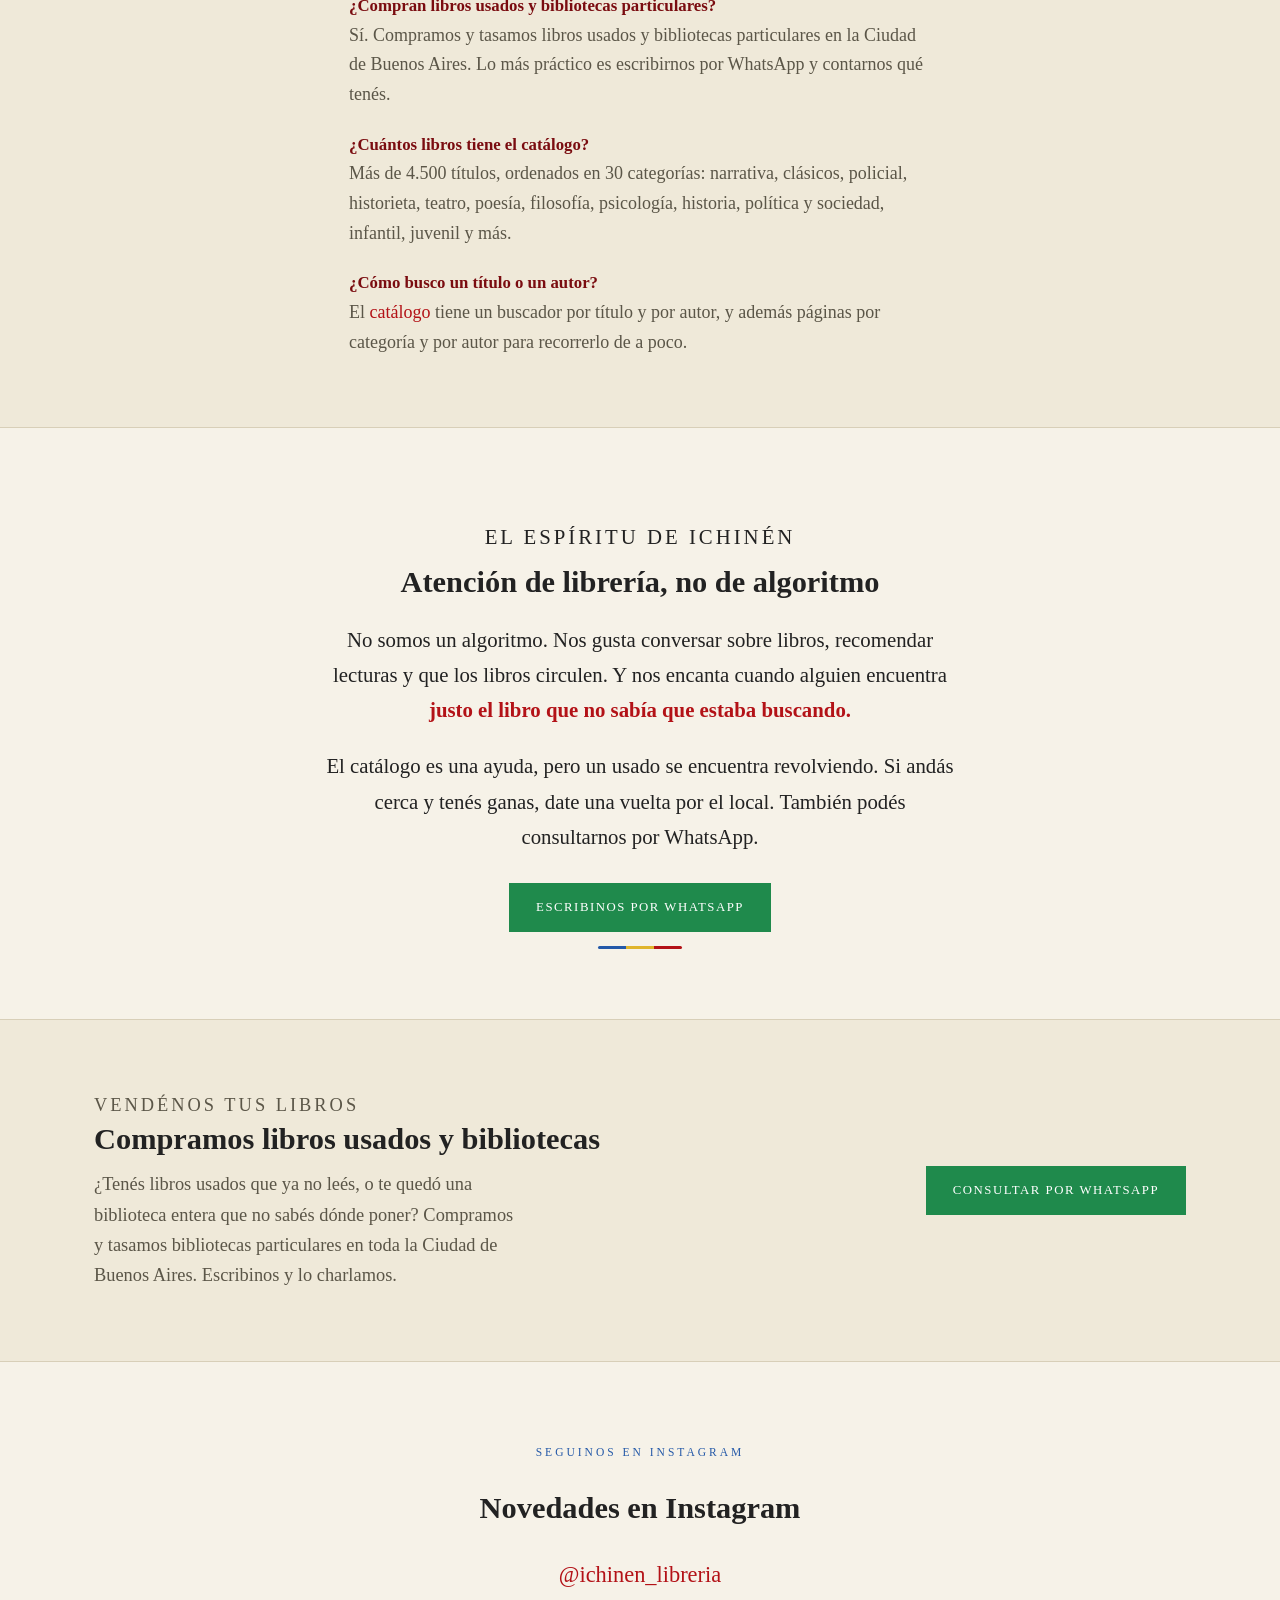
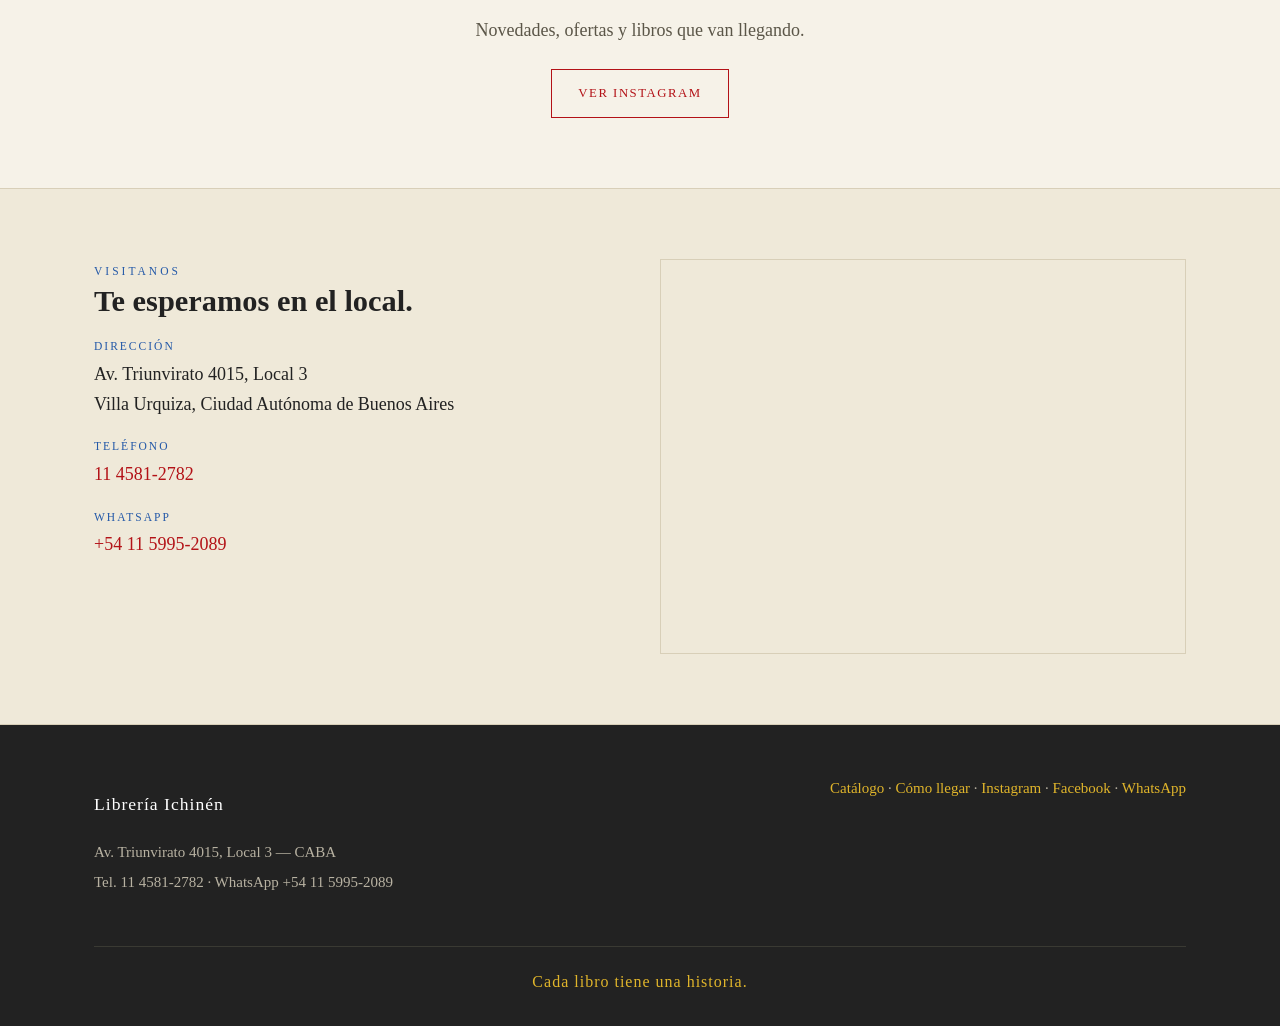
==== commit c1fa0e0d: "Home: categorías según la nueva clasificación del catálogo (30, criterio Thema/CDU) Co-Authored-By: " ====
--- a/public/index.html
+++ b/public/index.html
@@ -99,14 +99,14 @@
   "numberOfItems":9,
   "itemListElement":[
     {"@type":"ListItem","position":1,"name":"Narrativa","url":"https://catalogo.ichinen.com.ar/categoria/narrativa/"},
-    {"@type":"ListItem","position":2,"name":"Ensayo y no ficción","url":"https://catalogo.ichinen.com.ar/categoria/ensayo-y-no-ficcion/"},
-    {"@type":"ListItem","position":3,"name":"Historieta y cómic","url":"https://catalogo.ichinen.com.ar/categoria/historieta-y-comic/"},
-    {"@type":"ListItem","position":4,"name":"Clásicos de la literatura","url":"https://catalogo.ichinen.com.ar/categoria/clasicos-de-la-literatura/"},
-    {"@type":"ListItem","position":5,"name":"Teatro","url":"https://catalogo.ichinen.com.ar/categoria/teatro/"},
-    {"@type":"ListItem","position":6,"name":"Historia y política","url":"https://catalogo.ichinen.com.ar/categoria/historia-y-politica/"},
+    {"@type":"ListItem","position":2,"name":"Historieta y cómic","url":"https://catalogo.ichinen.com.ar/categoria/historieta-y-comic/"},
+    {"@type":"ListItem","position":3,"name":"Clásicos de la literatura","url":"https://catalogo.ichinen.com.ar/categoria/clasicos-de-la-literatura/"},
+    {"@type":"ListItem","position":4,"name":"Política, sociedad y economía","url":"https://catalogo.ichinen.com.ar/categoria/politica-sociedad-y-economia/"},
+    {"@type":"ListItem","position":5,"name":"Thriller y suspenso","url":"https://catalogo.ichinen.com.ar/categoria/thriller-y-suspenso/"},
+    {"@type":"ListItem","position":6,"name":"Teatro","url":"https://catalogo.ichinen.com.ar/categoria/teatro/"},
     {"@type":"ListItem","position":7,"name":"Policial y misterio","url":"https://catalogo.ichinen.com.ar/categoria/policial-y-misterio/"},
-    {"@type":"ListItem","position":8,"name":"Filosofía y pensamiento","url":"https://catalogo.ichinen.com.ar/categoria/filosofia-y-pensamiento/"},
-    {"@type":"ListItem","position":9,"name":"Infantil y juvenil","url":"https://catalogo.ichinen.com.ar/categoria/infantil-y-juvenil/"}
+    {"@type":"ListItem","position":8,"name":"Novela romántica","url":"https://catalogo.ichinen.com.ar/categoria/novela-romantica/"},
+    {"@type":"ListItem","position":9,"name":"Filosofía y pensamiento","url":"https://catalogo.ichinen.com.ar/categoria/filosofia-y-pensamiento/"}
   ]
 }
 </script>
@@ -154,7 +154,7 @@
       "name": "¿Cuántos libros tiene el catálogo?",
       "acceptedAnswer": {
         "@type": "Answer",
-        "text": "Más de 4.500 títulos, ordenados en 17 categorías: narrativa, ensayo y no ficción, historieta y cómic, clásicos, teatro, historia y política, policial, filosofía, infantil y juvenil, poesía y más."
+        "text": "Más de 4.500 títulos, ordenados en 30 categorías: narrativa, clásicos, policial, historieta, teatro, poesía, filosofía, psicología, historia, política y sociedad, infantil, juvenil y más."
       }
     },
     {
@@ -213,26 +213,26 @@
     <h2 class="center">Categorías</h2>
     <div class="cats">
       <a class="cat" href="https://catalogo.ichinen.com.ar/categoria/narrativa/" style="--c:var(--bordo)">
-        <span class="n">Narrativa</span><span class="d">Novela, cuento y relato. 2.011 títulos.</span></a>
-      <a class="cat" href="https://catalogo.ichinen.com.ar/categoria/ensayo-y-no-ficcion/" style="--c:var(--azul)">
-        <span class="n">Ensayo y no ficción</span><span class="d">Ideas, biografías, divulgación. 703 títulos.</span></a>
-      <a class="cat" href="https://catalogo.ichinen.com.ar/categoria/historieta-y-comic/" style="--c:var(--amarillo)">
-        <span class="n">Historieta y cómic</span><span class="d">Novela gráfica y colecciones. 387 títulos.</span></a>
-      <a class="cat" href="https://catalogo.ichinen.com.ar/categoria/clasicos-de-la-literatura/" style="--c:var(--bordo)">
-        <span class="n">Clásicos de la literatura</span><span class="d">Las obras que siempre vuelven. 168 títulos.</span></a>
-      <a class="cat" href="https://catalogo.ichinen.com.ar/categoria/teatro/" style="--c:var(--azul)">
-        <span class="n">Teatro</span><span class="d">Obras y dramaturgia. 162 títulos.</span></a>
-      <a class="cat" href="https://catalogo.ichinen.com.ar/categoria/historia-y-politica/" style="--c:var(--amarillo)">
-        <span class="n">Historia y política</span><span class="d">Argentina y el mundo. 154 títulos.</span></a>
+        <span class="n">Narrativa</span><span class="d">Novela y cuento contemporáneos. 675 títulos.</span></a>
+      <a class="cat" href="https://catalogo.ichinen.com.ar/categoria/historieta-y-comic/" style="--c:var(--azul)">
+        <span class="n">Historieta y cómic</span><span class="d">Novela gráfica, manga y colecciones. 488 títulos.</span></a>
+      <a class="cat" href="https://catalogo.ichinen.com.ar/categoria/clasicos-de-la-literatura/" style="--c:var(--amarillo)">
+        <span class="n">Clásicos de la literatura</span><span class="d">Las obras que siempre vuelven. 468 títulos.</span></a>
+      <a class="cat" href="https://catalogo.ichinen.com.ar/categoria/politica-sociedad-y-economia/" style="--c:var(--bordo)">
+        <span class="n">Política, sociedad y economía</span><span class="d">Argentina y el mundo, ideas y debates. 265 títulos.</span></a>
+      <a class="cat" href="https://catalogo.ichinen.com.ar/categoria/thriller-y-suspenso/" style="--c:var(--azul)">
+        <span class="n">Thriller y suspenso</span><span class="d">Intriga, espionaje, acción. 261 títulos.</span></a>
+      <a class="cat" href="https://catalogo.ichinen.com.ar/categoria/teatro/" style="--c:var(--amarillo)">
+        <span class="n">Teatro</span><span class="d">Obras y dramaturgia. 223 títulos.</span></a>
       <a class="cat" href="https://catalogo.ichinen.com.ar/categoria/policial-y-misterio/" style="--c:var(--bordo)">
-        <span class="n">Policial y misterio</span><span class="d">Detectives, crimen, enigma. 148 títulos.</span></a>
-      <a class="cat" href="https://catalogo.ichinen.com.ar/categoria/filosofia-y-pensamiento/" style="--c:var(--azul)">
-        <span class="n">Filosofía y pensamiento</span><span class="d">De los griegos a hoy. 139 títulos.</span></a>
-      <a class="cat" href="https://catalogo.ichinen.com.ar/categoria/infantil-y-juvenil/" style="--c:var(--amarillo)">
-        <span class="n">Infantil y juvenil</span><span class="d">Para los que recién empiezan. 129 títulos.</span></a>
+        <span class="n">Policial y misterio</span><span class="d">Detectives, crimen, enigma. 197 títulos.</span></a>
+      <a class="cat" href="https://catalogo.ichinen.com.ar/categoria/novela-romantica/" style="--c:var(--azul)">
+        <span class="n">Novela romántica</span><span class="d">Historias de amor. 190 títulos.</span></a>
+      <a class="cat" href="https://catalogo.ichinen.com.ar/categoria/filosofia-y-pensamiento/" style="--c:var(--amarillo)">
+        <span class="n">Filosofía y pensamiento</span><span class="d">De los griegos a hoy. 178 títulos.</span></a>
     </div>
     <p class="center" style="margin-top:24px;">
-      <a class="btn btn--solid" href="https://catalogo.ichinen.com.ar/">Ver las 17 categorías</a>
+      <a class="btn btn--solid" href="https://catalogo.ichinen.com.ar/">Ver las 30 categorías</a>
     </p>
   </div>
 </section>
@@ -263,12 +263,12 @@
        la semana que viene puede estar, y al revés. Un libro usado se encuentra revolviendo, y esa
        es la mitad de la gracia.</p>
     <p>Para que puedas mirar antes de venir, publicamos el <a href="https://catalogo.ichinen.com.ar/">catálogo completo</a>:
-       más de <strong>4.500 títulos</strong> ordenados en 17 categorías, con autor, editorial y año.
+       más de <strong>4.500 títulos</strong> ordenados en 30 categorías, con autor, editorial y año.
        Se puede buscar por título o por autor, o entrar directo por
        <a href="https://catalogo.ichinen.com.ar/categoria/narrativa/">Narrativa</a>,
        <a href="https://catalogo.ichinen.com.ar/categoria/historieta-y-comic/">Historieta y cómic</a>,
        <a href="https://catalogo.ichinen.com.ar/categoria/policial-y-misterio/">Policial y misterio</a> o
-       <a href="https://catalogo.ichinen.com.ar/categoria/infantil-y-juvenil/">Infantil y juvenil</a>.</p>
+       <a href="https://catalogo.ichinen.com.ar/categoria/infantil/">Infantil</a>.</p>
     <p>No vendemos por internet: el catálogo es para orientarte, y la compra es acá, en el local,
        de <strong>lunes a sábado de 10 a 18</strong>. Si querés confirmar que un título sigue
        disponible antes de pegarte el viaje, escribinos por
@@ -300,9 +300,7 @@
        Lo más práctico es escribirnos por WhatsApp y contarnos qué tenés.</p>
 
     <h3>¿Cuántos libros tiene el catálogo?</h3>
-    <p>Más de 4.500 títulos, ordenados en 17 categorías: narrativa, ensayo y no ficción, historieta y
-       cómic, clásicos de la literatura, teatro, historia y política, policial, filosofía, infantil y
-       juvenil, poesía y más.</p>
+    <p>Más de 4.500 títulos, ordenados en 30 categorías: narrativa, clásicos, policial, historieta, teatro, poesía, filosofía, psicología, historia, política y sociedad, infantil, juvenil y más.</p>
 
     <h3>¿Cómo busco un título o un autor?</h3>
     <p>El <a href="https://catalogo.ichinen.com.ar/">catálogo</a> tiene un buscador por título y por autor, y además páginas por
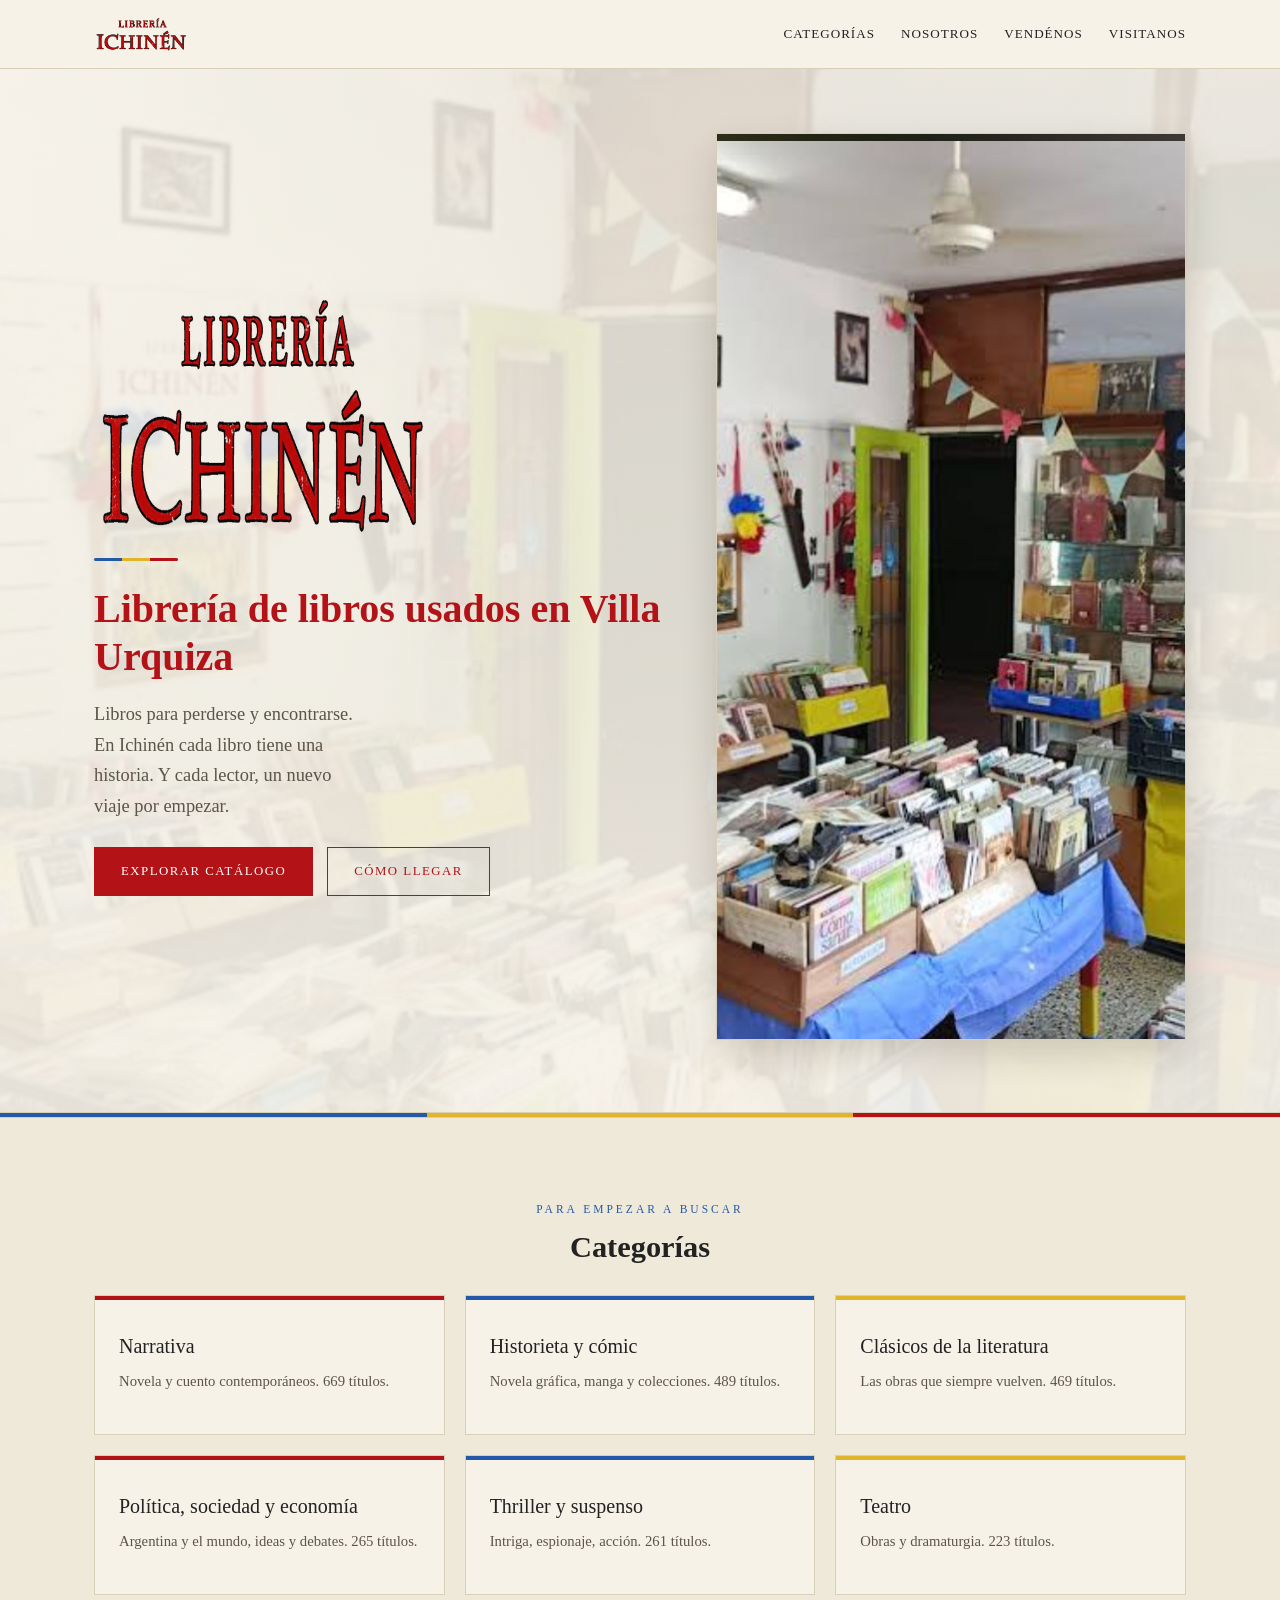
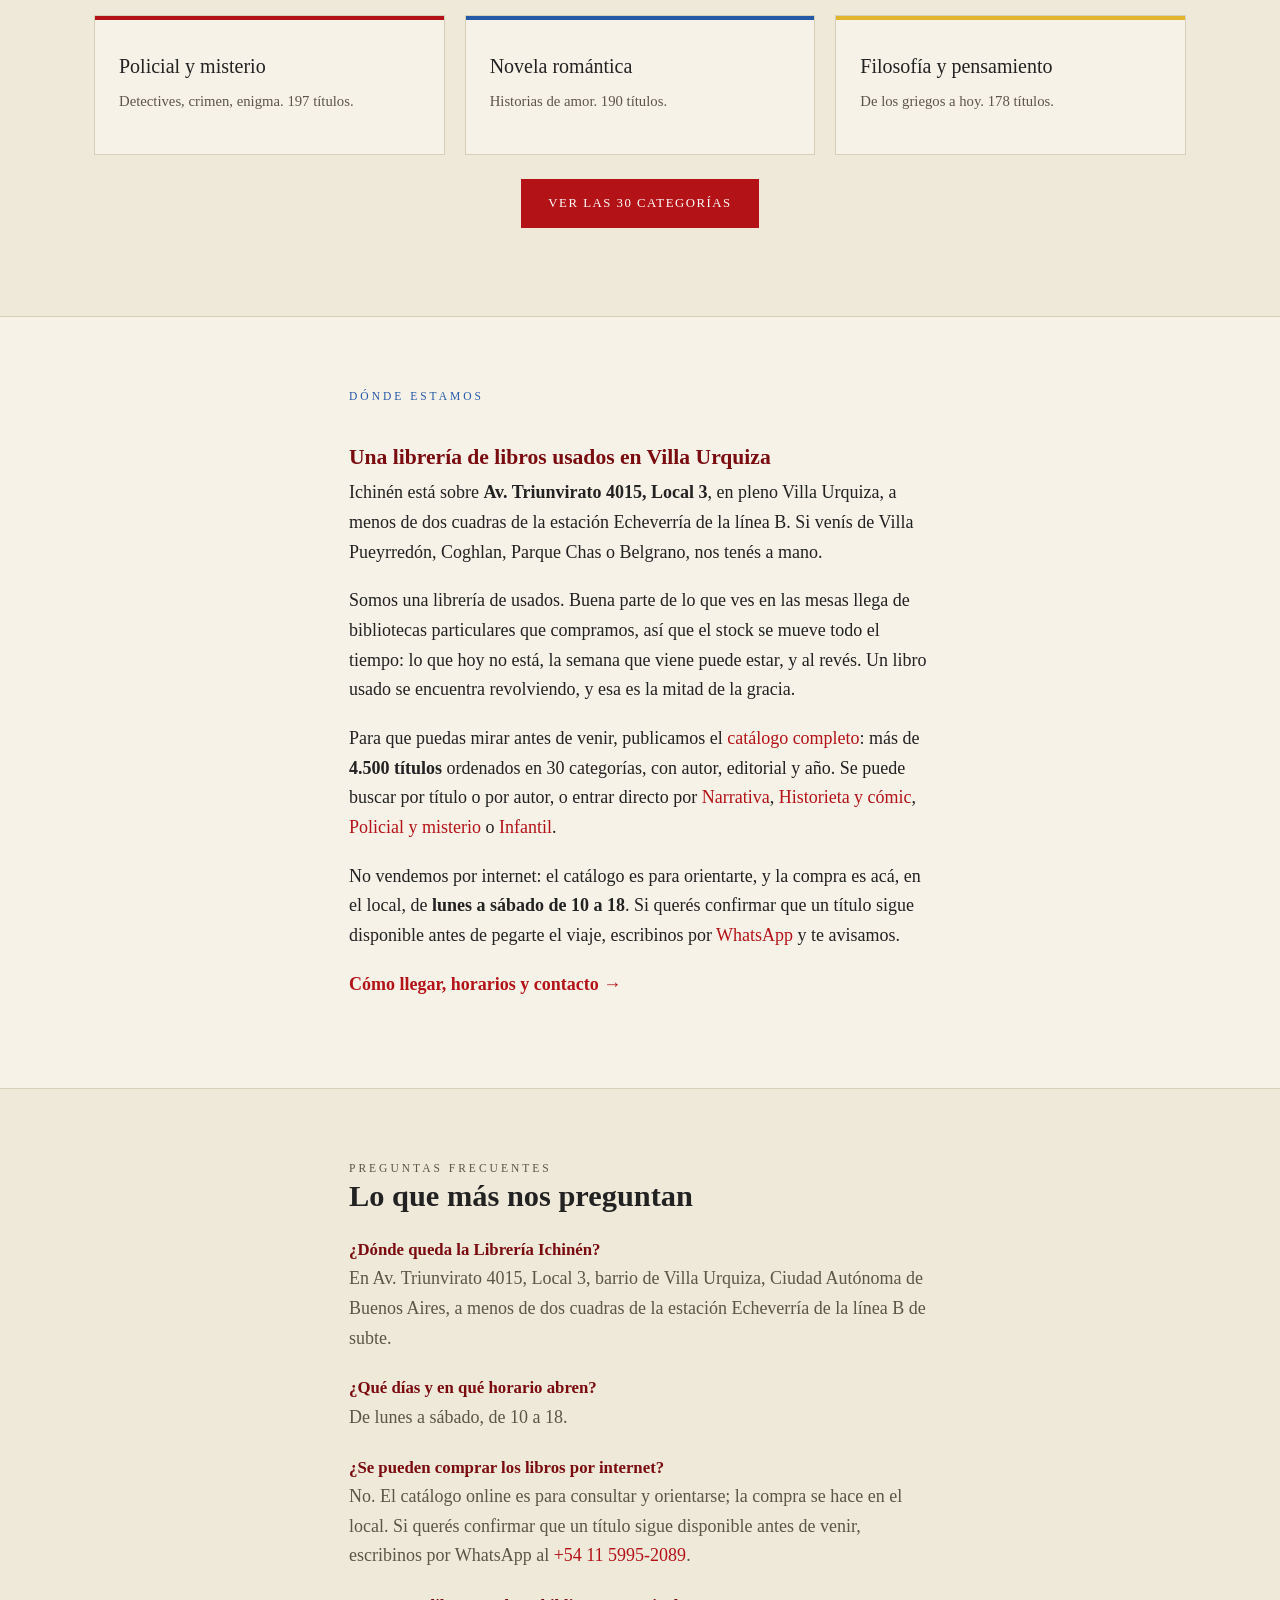
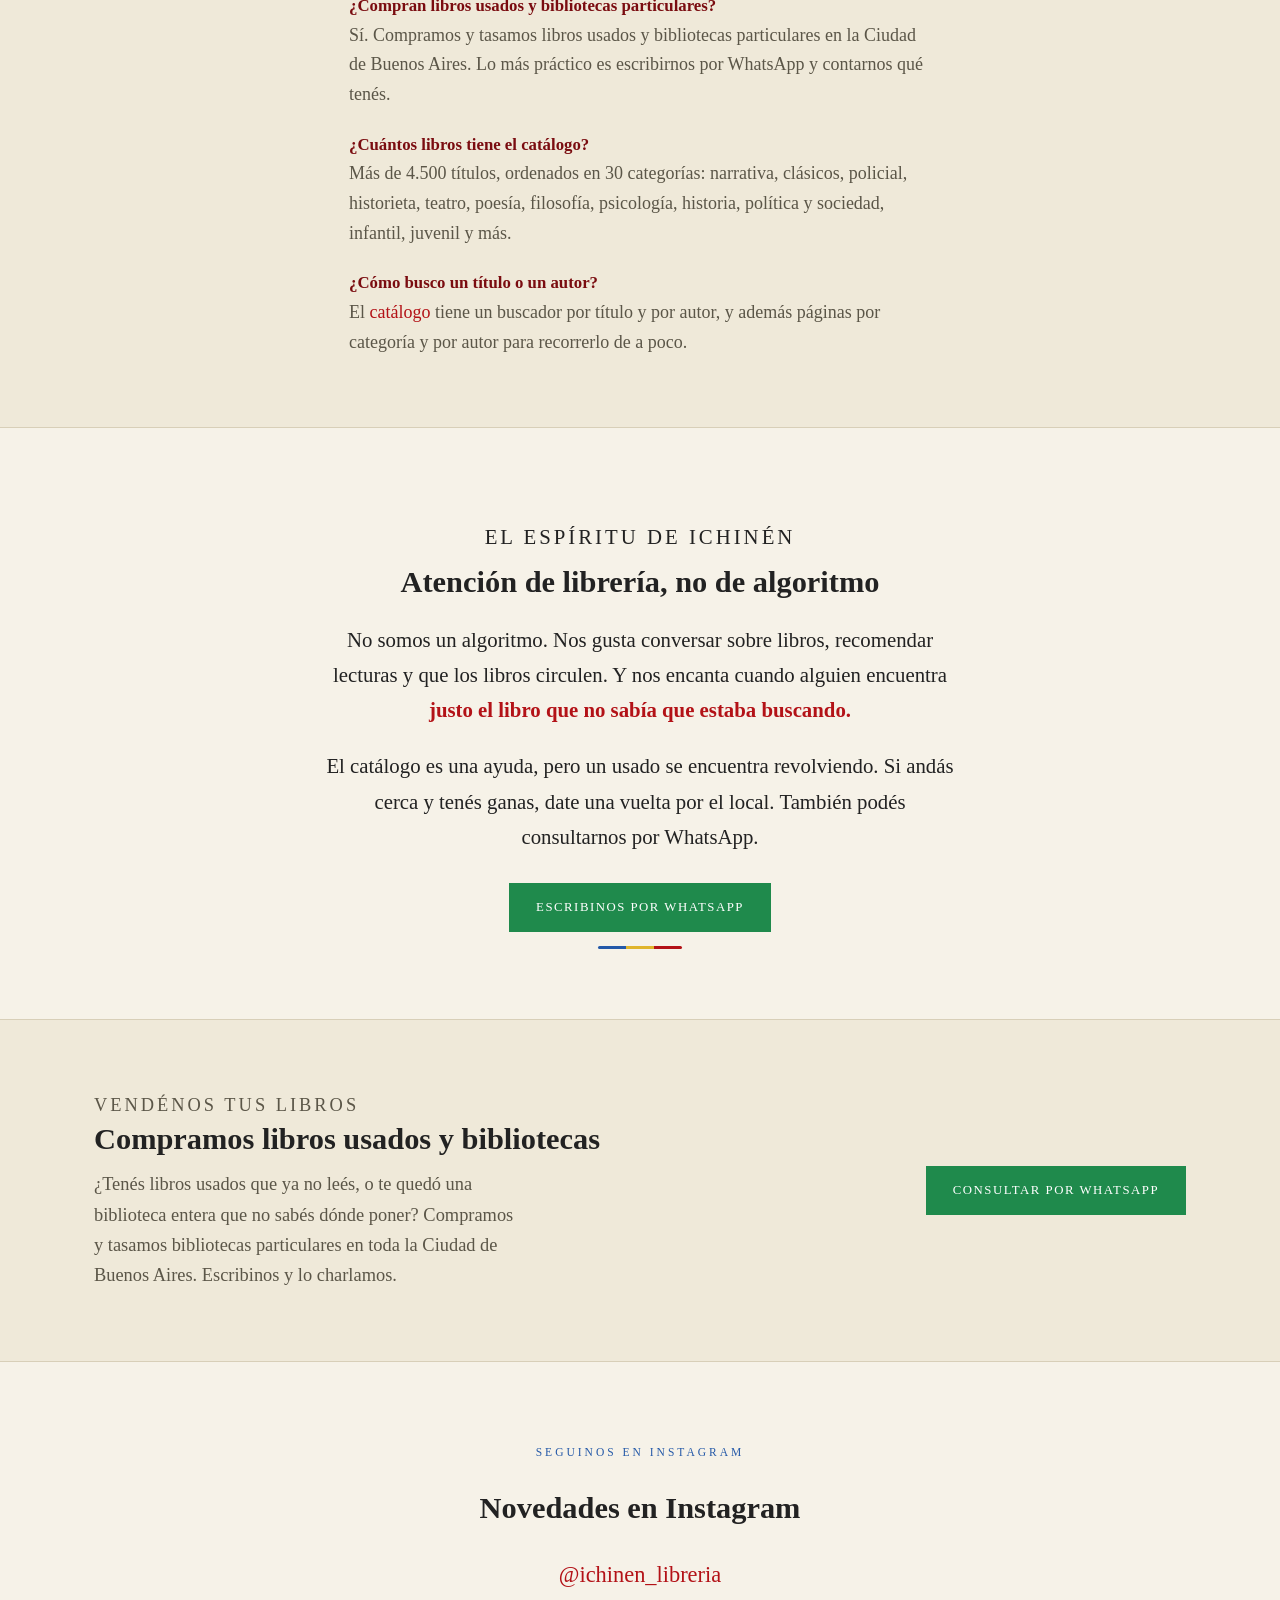
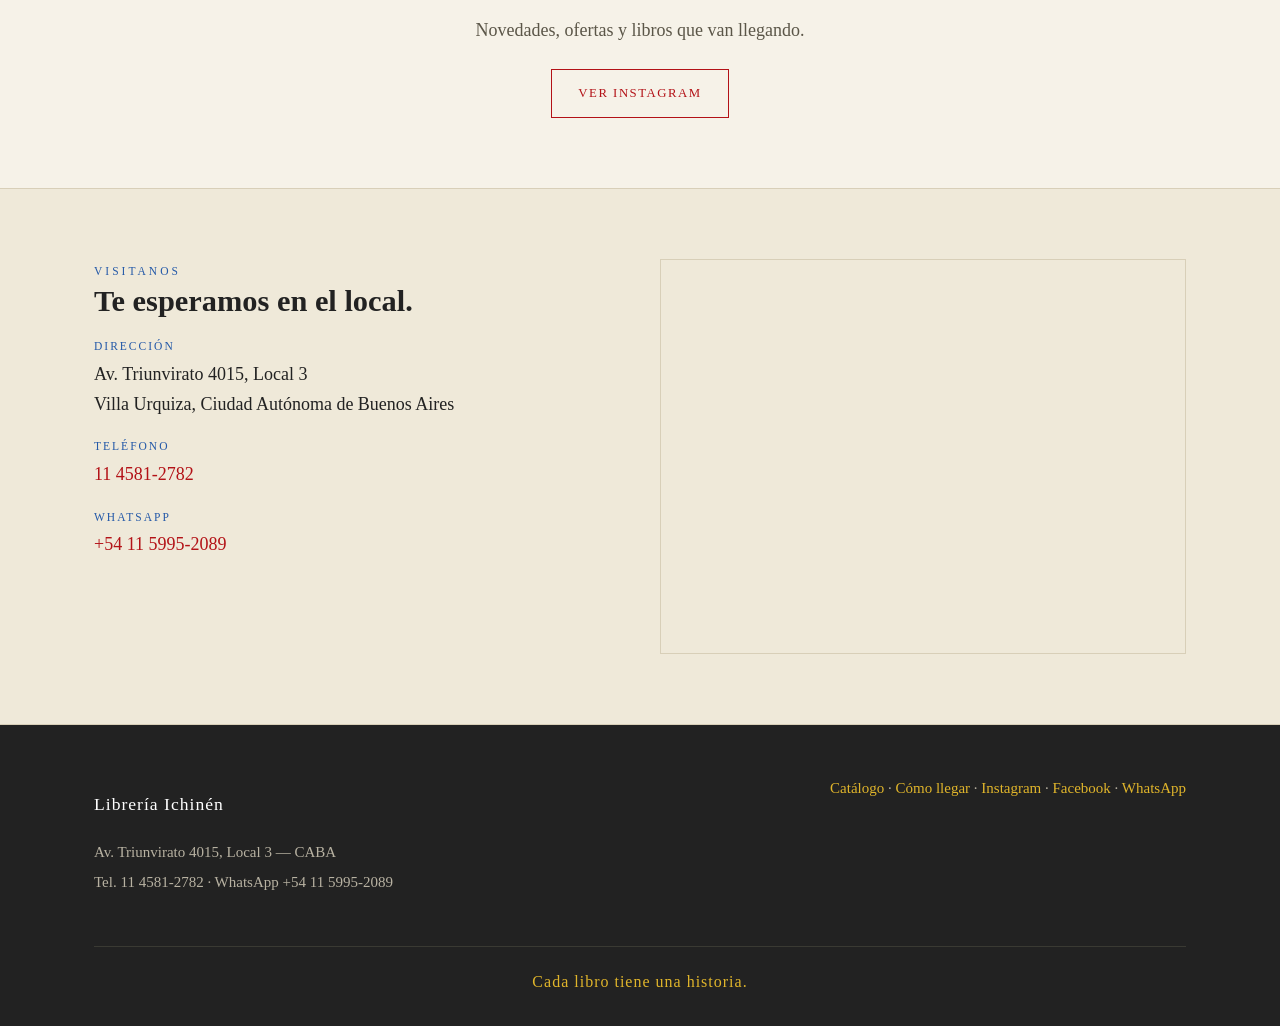
==== commit 1c8353eb: "Landing Villa Urquiza: categorías nuevas del catálogo; conteos de la home al día Co-Authored-By: Cla" ====
--- a/public/index.html
+++ b/public/index.html
@@ -213,11 +213,11 @@
     <h2 class="center">Categorías</h2>
     <div class="cats">
       <a class="cat" href="https://catalogo.ichinen.com.ar/categoria/narrativa/" style="--c:var(--bordo)">
-        <span class="n">Narrativa</span><span class="d">Novela y cuento contemporáneos. 675 títulos.</span></a>
+        <span class="n">Narrativa</span><span class="d">Novela y cuento contemporáneos. 669 títulos.</span></a>
       <a class="cat" href="https://catalogo.ichinen.com.ar/categoria/historieta-y-comic/" style="--c:var(--azul)">
-        <span class="n">Historieta y cómic</span><span class="d">Novela gráfica, manga y colecciones. 488 títulos.</span></a>
+        <span class="n">Historieta y cómic</span><span class="d">Novela gráfica, manga y colecciones. 489 títulos.</span></a>
       <a class="cat" href="https://catalogo.ichinen.com.ar/categoria/clasicos-de-la-literatura/" style="--c:var(--amarillo)">
-        <span class="n">Clásicos de la literatura</span><span class="d">Las obras que siempre vuelven. 468 títulos.</span></a>
+        <span class="n">Clásicos de la literatura</span><span class="d">Las obras que siempre vuelven. 469 títulos.</span></a>
       <a class="cat" href="https://catalogo.ichinen.com.ar/categoria/politica-sociedad-y-economia/" style="--c:var(--bordo)">
         <span class="n">Política, sociedad y economía</span><span class="d">Argentina y el mundo, ideas y debates. 265 títulos.</span></a>
       <a class="cat" href="https://catalogo.ichinen.com.ar/categoria/thriller-y-suspenso/" style="--c:var(--azul)">
